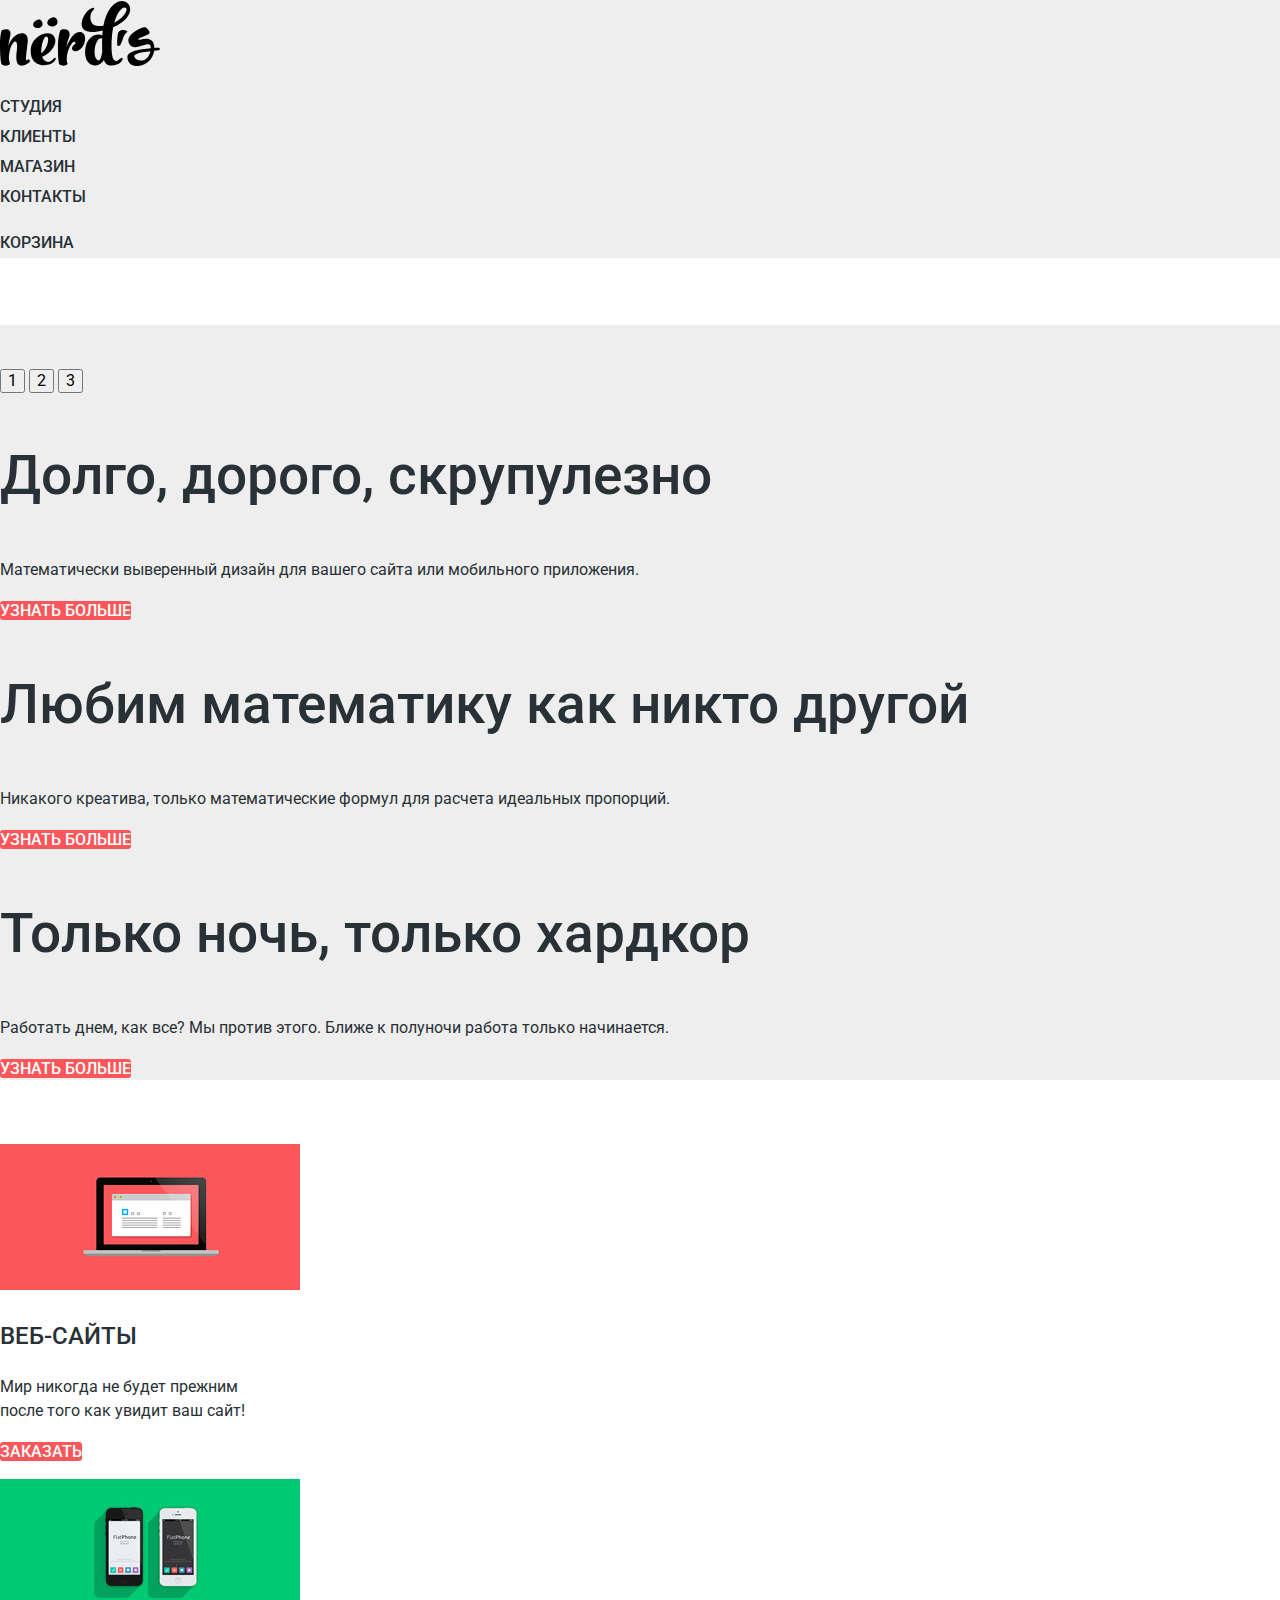
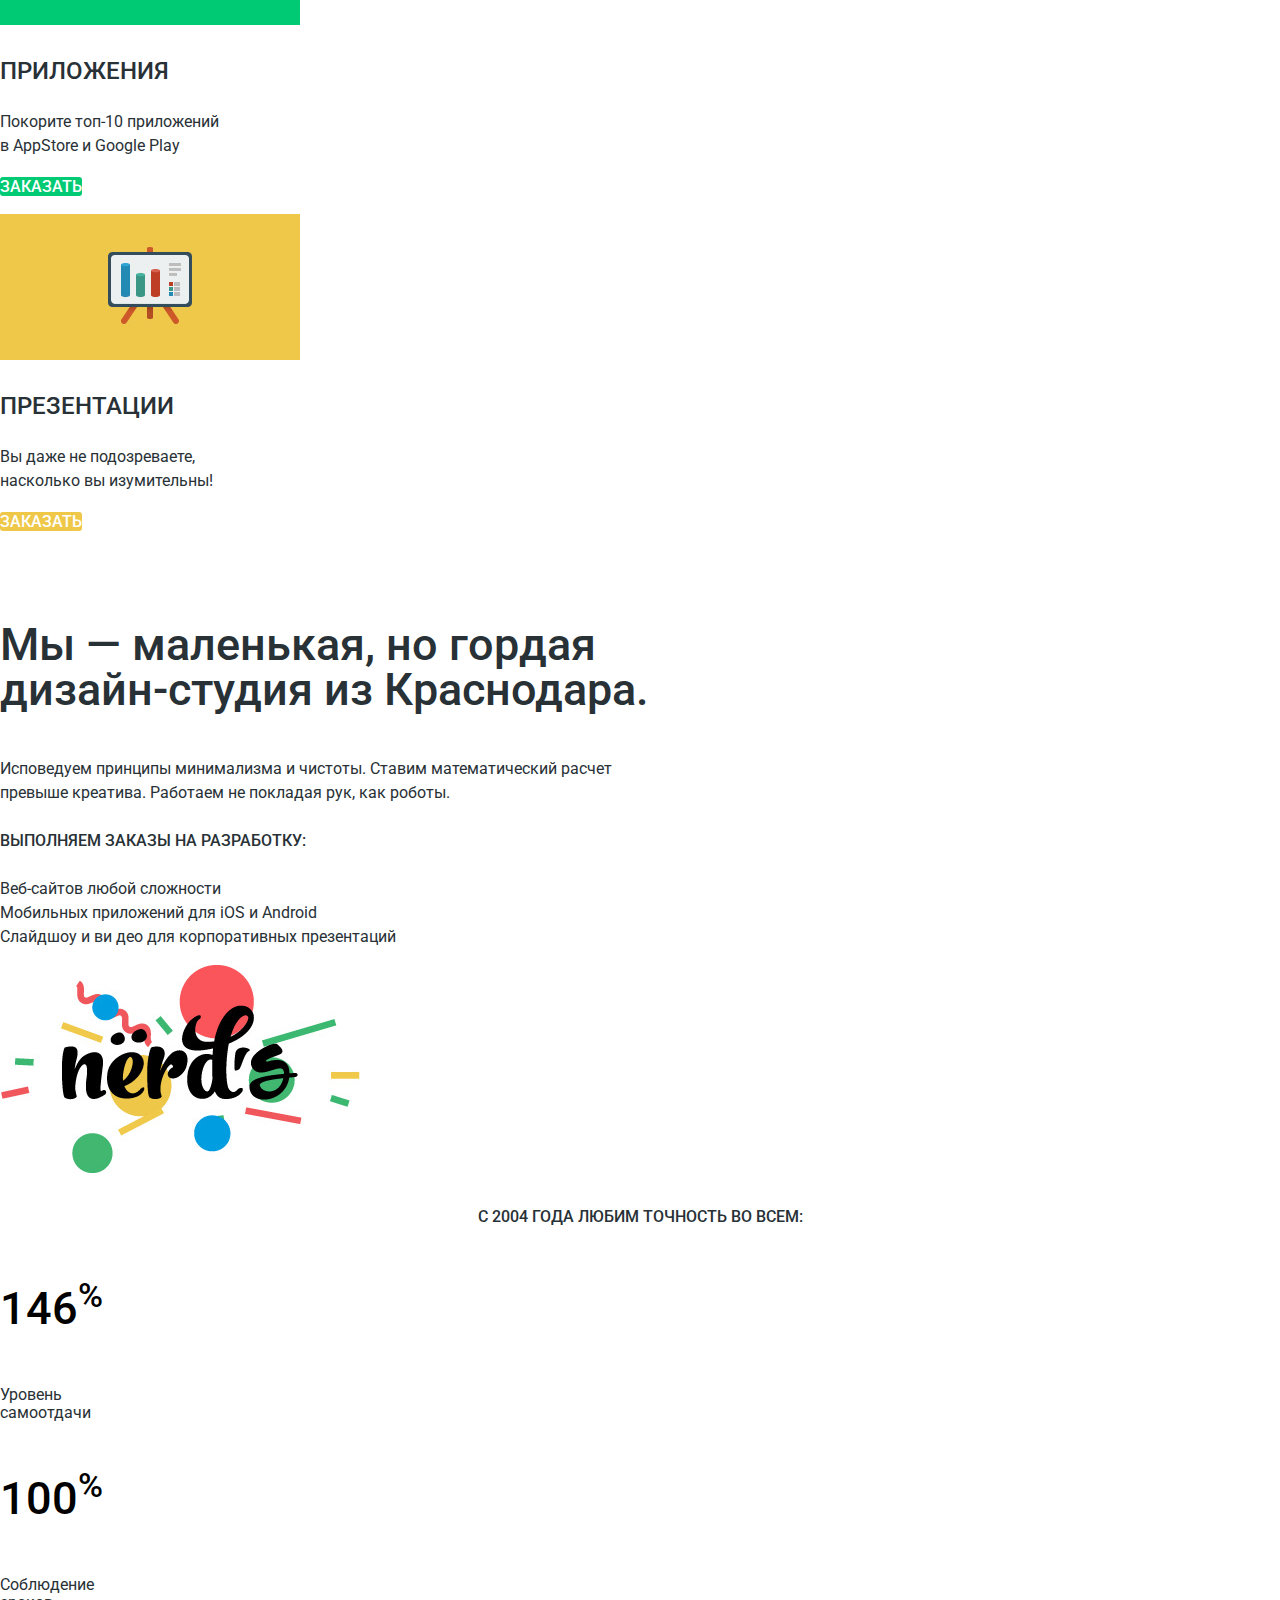
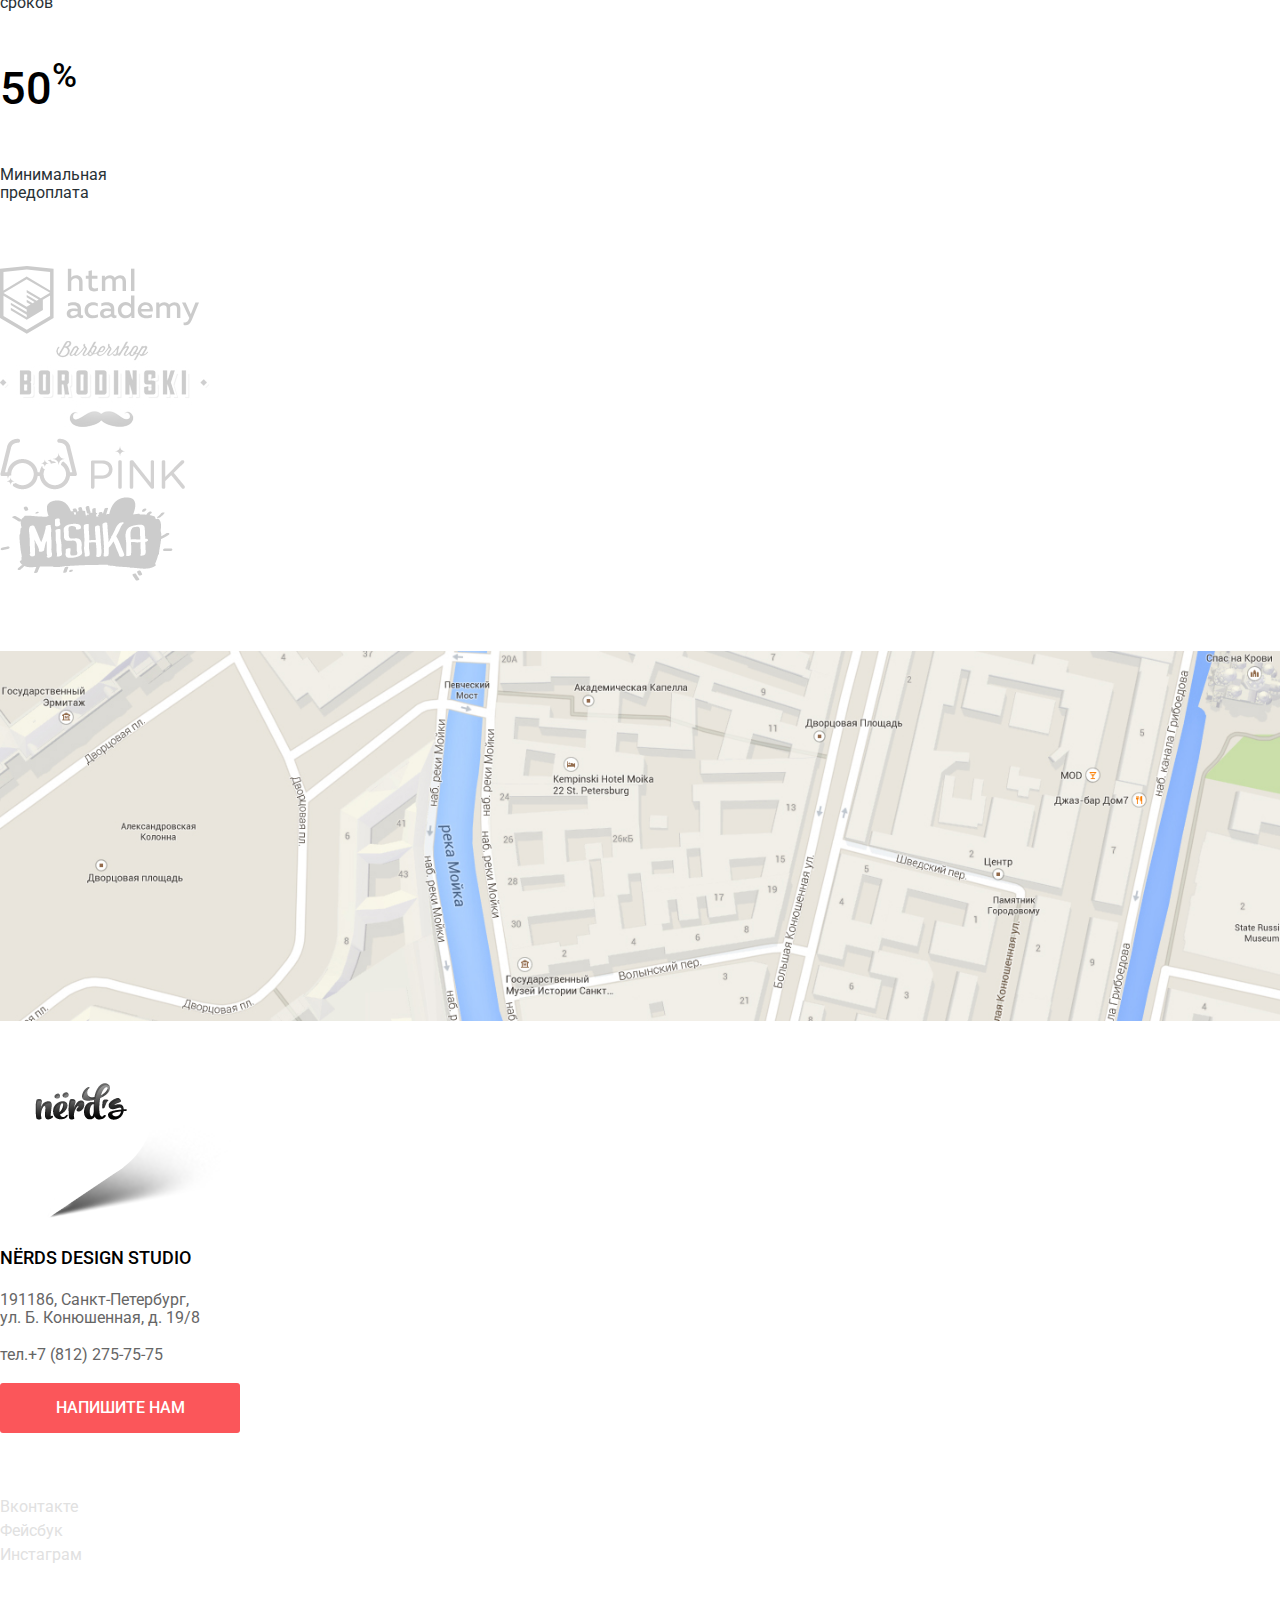
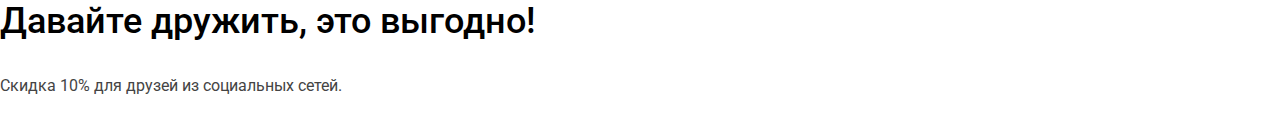
==== index.html @ 88f0698f "Стилизация главной страницы" ====
<!DOCTYPE html>
<html lang="ru">

<head>
  <meta charset="utf-8">
  <title>Учебный проект «Нёрдс»</title>
  <link rel="icon" href="favicon.ico">
  <link rel="icon" href="img/favicon/favicon.svg" type="image/svg+xml">
  <link rel="apple-touch-icon" href="img/favicon/apple.png">
  <link rel="manifest" href="manifest.webmanifest">

  <link href="https://fonts.googleapis.com/css2?family=Roboto:wght@400;500;700&display=swap" rel="stylesheet">

  <link href="css/normalize.css" rel="stylesheet">
  <link href="css/style.css" rel="stylesheet">
</head>

<body class="body-text">
  <!-- избегаем классов по тегам?? или убрать этот класс и делать по тегу body? -->

  <header class="main-header">
    <nav class="main-nav">
      <!-- зачем эти классы. они не излишни? -->
      <!--серая подложка class="main-header"??-->
      <a class="main-logo" href="index.html">
        <!-- в нашем случае нужно ли задавать класс постоянному везде логотипу? -->
        <img src="img/logo/logo-nerds.svg" width="160" height="65" alt="Логотип дизайн-студии «Нёрдс»">
      </a>
      <!-- класс ссылке или картинке?? по клику ихмениь краоинк на серую или цвет картинки в векторе в свг -->

      <ul class="nav-list">
        <li class="nav-item">
          <a href="blank.html">Студия</a>
        </li>
        <!-- нужен ли класс на пункты-ссылки? class="nav-href" -->
        <li class="nav-item">
          <a class="nav" href="blank.html">Клиенты</a>
        </li>
        <li class="nav-item">
          <a href="catalog.html">Магазин</a>
        </li>
        <li class="nav-item">
          <a href="blank.html">Контакты</a>
        </li>
      </ul>

      <a class="nav-item nav-basket" href="blank.html">Корзина</a>
    </nav>
  </header>

  <main class="container">

    <!--продолжение серой подложки-->

    <h1 class="invisible">Студия «Нёрдс»</h1>
    <!-- скрыть h1 _ А МОЖЕТ ЕГО ВООБЩЕ УБРАТЬ??-->

    <section class="advantage-slider">
      <h2 class="invisible">Наши преимущества</h2>
      <!--скрыть h2-->

      <div>
        <button class="switch-slider" type="button">1</button>
        <button class="switch-slider" type="button">2</button>
        <button class="switch-slider" type="button">3</button>
        <!-- либо завернуть кнопки в div и div-у назначить этот класс единожды?
        относить ли эти кнопки к общему общему классу кнопок?они вообще другие тут... -->

        <ul class="advantage-list">
          <li class="advantage-item">
            <h3 class="advantage-title">Долго, дорого, скрупулезно</h3>
            <!-- class="page-title" из catalog плюс выключка влево. какой класс тут целесообразнее? advantage-title - потомомк page-title-->
            <p>Математически выверенный дизайн для вашего сайта или мобильного
              приложения.</p>
            <!-- наверное не надо класс на текст, елси он как раз body-text тут -->
            <a class="button" href="blank.html">Узнать больше</a>
            <!-- декоративное изображение -->
          </li>
          <li class="advantage-item">
            <h3 class="advantage-title">Любим математику как никто другой</h3>
            <p>Никакого креатива, только математические формул для расчета идеальных
              пропорций.</p>
            <a class="button" href="blank.html">Узнать больше</a>
            <!-- декоративное изображение -->
          </li>
          <li class="advantage-item">
            <h3 class="advantage-title">Только ночь, только хардкор</h3>
            <p>Работать днем, как все? Мы против этого. Ближе к полуночи работа только
              начинается.</p>
            <a class="button" href="blank.html">Узнать больше</a>
            <!-- декоративное изображение -->
          </li>
        </ul>
      </div>

    </section>

    <section class="service">
      <h2 class="invisible">Наши услуги</h2>
      <!--скрыть h2-->
      <ul class="service-list">
        <li class="service-item">
          <img class="service-image" src="img/service-websites.png" width="300" height="146" alt="Веб-сайты">
          <h3 class="servise-title">Веб-сайты</h3>
          <p>Мир никогда не будет прежним<br>после того как увидит ваш сайт!</p>
          <p><a class="button service-button" href="blank.html">Заказать</a></p>
          <!-- кнопку можно и так:     <p><a class="nav-item service-websites-button" href="blank.html">Заказать</a></p>-->
        </li>
        <li>
          <img class="service-image" src="img/service-applications.jpg" width="300" height="146" alt="Приложения">
          <h3 class="servise-title">Приложения</h3>
          <p>Покорите топ-10 приложений<br>в AppStore и Google Play</p>
          <p><a class="button service-button service-app-button" href="blank.html">Заказать</a></p>
        </li>
        <li>
          <img class="service-image" src="img/service-presentations.png" width="300" height="146" alt="Презентации">
          <h3 class="servise-title">Презентации</h3>
          <p>Вы даже не подозреваете,<br>насколько вы изумительны!</p>
          <p><a class="button service-button service-pres-button" href="blank.html">Заказать</a></p>
        </li>
      </ul>
    </section>

    <!--серая линейка-разделитель будет в стилях-->

    <section class="about">
      <h2 class="invisible">О нас</h2>
      <!--скрыть h2-->
      <section>
        <h3 class="about-title">Мы — маленькая, но гордая<br>дизайн-студия из Краснодара.</h3>
        <p>Исповедуем принципы минимализма и чистоты. Ставим математический расчет<br>превыше креатива. Работаем не
          покладая рук, как роботы.</p>
        <section>
          <h4 class="about-list-title">Выполняем заказы на разработку:</h4>
          <ul class="about-list">
            <!-- красные палки в виде буллитов? ? -->
            <li>Веб-сайтов любой сложности</li>
            <li>Мобильных приложений для iOS и Android</li>
            <li>Слайдшоу и ви део для корпоративных презентаций</li>
            <!-- убрать класс about-item? это ведь body-text? отбивки между строками чем увеличивать -->
          </ul>
        </section>

        <section class="progress">
          <img class="about-logo-color" src="img/logo/logo-color-nerds.jpg" width="360" height="208"
            alt="Цветной логотип студии «Нёрдс»">
          <h4 class="about-list-title about-list-title-center">С 2004 года Любим точность во всем:</h4>
          <!-- не хочется делать еще один класс, можно сделать класс center или переменную с центральной выключкой и все?  и его можно исполоьзовать будет для центровки любого элемента... тут разница только в выключке... -->
          <ul class="progress-list">
            <li class="progress-item">
              <!-- эти классы нужны? зачем, для позицинирования блока-списка?-->
              <p class="progresss-dig">146<sup>%</sup></p>
              <p>Уровень<br>самоотдачи</p>
            </li>
            <li class="progress-item">
              <p class="progresss-dig">100<sup>%</sup></p>
              <p>Соблюдение<br>сроков</p>
            </li>
            <li class="progress-item">
              <p class="progresss-dig">50<sup>%</sup></p>
              <p>Минимальная<br>предоплата</p>
            </li>
          </ul>
        </section>
      </section>

      <!--серая линейка-разделитель будет в стилях-->

      <section class="partners">
        <h2 class="invisible">Наши партнеры</h2>
        <!--скрыть h2-->
        <ul class="partners-list">
          <li class="partners-item">
            <!-- нужны ли классы у ссылки или картинки, если уже есть класс на пункт списка, под которым только они и находятся? -->
            <a class="htmlacademн-logo" href="https://htmlacademy.ru/intensive/htmlcss">
              <img src="img/logo/logo-htmlacademy.svg" width="199" height="68" alt="Логотип HTML-Академии">
            </a>
          </li>
          <li class="partners-item">
            <a href="blank.html">
              <img src="img/logo/logo-barbershop.jpg" width="209" height="90" alt="Логотип барбершопа «Бородинский»">
            </a>
          </li>
          <li class="partners-item">
            <a href="blank.html">
              <img src="img/logo/logo-pink.png" width="185" height="52" alt="Логотип приложения «Pink App»">
            </a>
          </li>
          <li class="partners-list">
            <a href="blank.html">
              <img src="img/logo/logo-mishka.png" width="173" height="84"
                alt="Логотип интернет-магазина вязаных игрушек «Мишка»">
            </a>
          </li>
        </ul>
      </section>

    </section>
  </main>

  <!--серая линейка-разделитель + разделитель между логотипами - будет в стилях-->

  <footer class="main-footer">
    <h2 class="invisible">Контактная информация</h2>
    <!--скрыть h2-->

    <section class="location">
      <img class="map" src="img/map.jpg" width="1440" height="416" alt="На карте города">
      <img class="map=marker" src="img/map-marker.png" width="231" height="190" alt="местонахождение студии">
      <address class="contacts">
        <p class="contacts-title">NЁRDS DESIGN STUDIO</p>
        <!-- это about-list-header-center плюс другой цвет и интерлиньяж...-->
        <p class="contacts-text">191186, Санкт-Петербург,<br>ул. Б. Конюшенная, д. 19/8</p>
        <!-- это body-text, отличающийся только цветом... -->
        <p>тел.<a class="contacts-tel" href="tel:+78122757575">+7 (812) 275-75-75</a></p>
        <button class="button button-contacts" type="button">Напишите нам</button>
      </address>
    </section>

    <section class="social">
      <h3 class="invisible">Соцсети</h3>
      <!--скрыть h3-->
      <ul class="social-list">
        <li class="social-item">
          <a class="social-button" href="#">Вконтакте</a>
        </li>
        <li>
          <a class="social-button" href="#">Фейсбук</a>
        </li>
        <li>
          <a class="social-button" href="#">Инстаграм</a>
        </li>
      </ul>
    </section>
    <!-- декоративные иконки соцсетей вместо названий - как убрать названия?-->
    <p class="social-header">Давайте дружить, это выгодно!</p>
    <p class="social-text">Скидка 10% для друзей из социальных сетей.</p>
    </section>

  </footer>

</body>

</html>
---- css/style.css ----
/* @font-face { 
  font-family: "roboto";
  font-weight: 400;
  font-style: normal;
  src: local("Roboto"),
    url("../fonts/roboto.woff2") format("woff2"),
    url("../fonts/roboto.woff") format("woff");


  font-family: "Roboto";
  font-weight: 500;
  font-style: normal;
  src: local("roboto"),
    url("../fonts/robotomedium.woff") format("woff");

  font-family: "Roboto";
  font-weight: 500;
  font-style: normal;
  src: local("fonts/roboto"),
    url("../fonts/robotoboldm.woff2") format("woff2"),
    url("../fonts/robotbold.woff") format("woff");

}
*/

/* это подключение для тренировки и проверки правильности написания. в html шрифты подключены с google.fonts */

:root {
  --basic-dark: #000000;
  --basic-dark-10: rgba(0, 0, 0, 0.1);
  --basic-dark-20: rgba(0, 0, 0, 0.2);
  --basic-light: #FFFFFF;
  --basic-light-30: rgba(255, 255, 255, 0.3);

  /* grey colors */

  --basic-grey: #EEEEEE;

  --header-grey: #A6A6A6;

  --text: #283136;

  --text-footer: #444444;

  --button-form-hover: #DFDFDF;
  --button-form-click: #D5D5D5;

  --switcher-active: #C1C1C1;

  --pagin-stroke: #DBDBDB;

  --shadow-click: rgba(0, 0, 0, 0.1);

  --social: #E1E1E1;

  --field: #D7DCDE;
  --field-hover: #B4B9BB;

  --checkbox: #4D4D4D;

  --card-text: #666666;

  --sorter-arrow: #231F20;

  --toddler-dot: #ABABAB;
  --toddler-line-back: #D7DCDF;

  /* other colors */

  --toddler-line-front: #00CA74;

  --accent: #FB565A;
  --accent-hover: #E74246;
  --accent-click: #D7373B;
  --button-social: #E1E1E1;

  --accent2: #00CA74;
  --accent2-hover: #00BC6C;
  --accent2-click: #00AA62;

  --accent3: #EFC849;
  --accent3-hover: #EAB534;
  --accent3-click: #E5A722;

}

/* свойство прозрачности бы к цветам приделывать, чтобы не плодить кучу цветов из-за нее. не пойму, как реализовать
opacity: 0.6;
opacity: 0.3;
opacity: 0.4;
opacity: 0.1;
opacity: 0.12; 
opacity: 0, 0, 0, 0.0001;
 */


a {
  text-decoration: none;
}

img {
  max-width: 100%;
  height: auto;
}

ul {
  list-style: none;
  padding: 0;
}

.body-text {
  min-width: 960px;
  margin: 0;
  padding: 0;

  font-family: "Roboto", "Arial", sans-serif;
  font-size: 16px;
  line-height: 24px;
  font-weight: 400;
  color: var(--text);
}

.main-header {
  background-color: var(--basic-grey);
}

.main-logo {
  color: var(--basic-dark);
}

.main-logo:focus {
  color: var(--logo-click);
}

.main-nav a {
  font-size: 16px;
  line-height: 30px;
  font-weight: 500;
  text-transform: uppercase;
  color: var(--text);
}

.main-nav a:hover {
  color: var(--accent);
}

.main-nav a:focus {
  color: var(--basic-dark);
  opacity: 0.3;
}

/* .main-nav a:active {

  как приделать линию внизу,
  позиционировть точно:
    color: var(--accent);
}
 */


/* .nav-list { 

}

.nav-item {
  
}

/* нужны ли эти классы? 

.nav-basket {
  /* навесить иконку 
}*/

.invisible {
  visibility: hidden;
}

/* .container {} */

/* как центровать? */

/* убрать визуал кнопки, навесить кружки - как?
.switch-slider {
    ???? width: 18px;
     height: 18px;
     background: --basic-light;
}
.switch-slider:active {
     width: 8px;
     height: 8px;
     border: 2px solid var(--switcher-active);
/* как наложить это сверху, а не заменить? +классы? 
} */


.advantage-slider {
  background-color: var(--basic-grey);
}

.advantage-title {
  font-weight: 500;
  font-size: 55px;
  line-height: 55px;
  var (--basic-dark);
}


.button {
  font-weight: 500;
  font-size: 16px;
  line-height: 18px;
  text-transform: uppercase;
  text-align: center;
  vertical-align: middle;
  color: var(--basic-light);
  background-color: var(--accent);
  width: 240px;
  height: 50px;
  border: none;
  border-radius: 3px;

/*кнопка после нажатия залипает на состоянии фокуса. приходит в себя только по клику на пустое место. как сделать по умолчанию?  */
  /* плашка 240x50 под текст - почему не работает размер?
   */
}

.button:hover {
  background-color: var(--accent-hover);
}

.button:focus {
  color: var(--basic-light-30);
  /* можно ли как-то сделать цвет --basic-light: #FFFFFF; с присвоением opacity 0.3??*/
  background-color: var(--accent-click);
  box-shadow: inset 0px 3px 0px var(--shadow-click);
  /* аналогично и тут, процент к черному, чтоб не плодить кучу цветов с прозрачностями
      }*/
}

/* .button-contacts { 
     width: 219px;
     height: 50px;
}

.button-contacts:hover {
     
}

.button-contacts:focus {

     изменяется только ширина кнопки (не получается только). тогда ховер и фокус не нужны? они как в button будут?
      
}*/

.service-button {
  background-color: var(--accent);
  /*  width: 160px;
    height: 50px; как изменить размер??? может с помощью полей по ширине текста?*/

}

.service-app-button {
  background-color: var(--accent2);
}

.service-pres-button {
  background-color: var(--accent3);
}

/* каскад еле распутала - проследить логику каскада еще раз! */


.service-app-button:hover {
  background-color: var(--accent2-hover);
}

.service-pres-button:hover {
  background-color: var(--accent3-hover);
}

.service-app-button:focus {
  background-color: var(--accent2-click);
}

.service-pres-button:focus {
  background-color: var(--accent3-click);
}

.servise-title {
  font-weight: 500;
  font-size: 24px;
  line-height: 30px;
  text-transform: uppercase;
  var(--basic-dark);
}

/* .service {}

  .service-list {}

  .service-item {}

  .service-image {}


 .about {

 } */

.about-title {
  font-weight: 500;
  font-size: 45px;
  line-height: 45px;
  var(--basic-dark);
}


.about-list-title {
  font-size: 16px;
  line-height: 30px;
  font-weight: 500;
  text-transform: uppercase;
  color: var(--text);
}

/* =main-nav */

/* .about-list { 
cделать буллитом линию плюс пробел - как учесть расстояния внутри бокса до текста в ФИгме?? бокс же не в притык к тексту!!!
  width: 25px;
height: 2px;
цвет линии: var(--accent); 
}
*/


/* .about-logo-color {} */

.about-list-title-center {
  text-align: center;
}


/* .progress {} 

.progress-list {

}*/

.progress-item {
  line-height: 18px;
}

.progresss-dig {
  font-size: 45px;
  line-height: 64px;
  font-weight: 500;
  color: var(--basic-dark);
}


/* .partners {

  }
  
  .partners-list {

}

.partners-item {
    }
 */

.htmlacademy-logo {
  color: var(--basic-dark-20);
}

.htmlacademy-logo:hover {
  color: var(--basic-dark);
}

.htmlacademy-logo:focus {
  color: var(--basic-dark-10);
}

/* почему не срабатывает смена цвета? в лого сайта срабатывало */

/* 
 .partners-item a{

}
только один лого векторый, другим надо иначе делать hover и focus - другие классы? */


/* .main-footer {}

.location {}

.map {}

.map-marker {}
 */

.contacts {
     color: var(--card-text);
     background-color: var(--basic-light);
     font-style: normal;
}

.contacts-title {
  font-size: 18px;
  line-height: 30px;
  font-weight: 500;
  text-transform: uppercase;
  color: var(--basic-dark);
}

.contacts-text {
    line-height: 18px;
 }

.contacts-tel {
     color: inherit;
}

.social-list a{
     color: var(--social);  
}

/* .social-item{/
     
}

.social-button {

} */

/* как убрать названия и повесить иконки */

.social-header {
     font-size: 36px;
     line-height: 36px;
     font-weight: 500;
     color: var(--basic-dark);
}

.social-text {
     line-height: 22px;
  color: var(--text-footer);
}
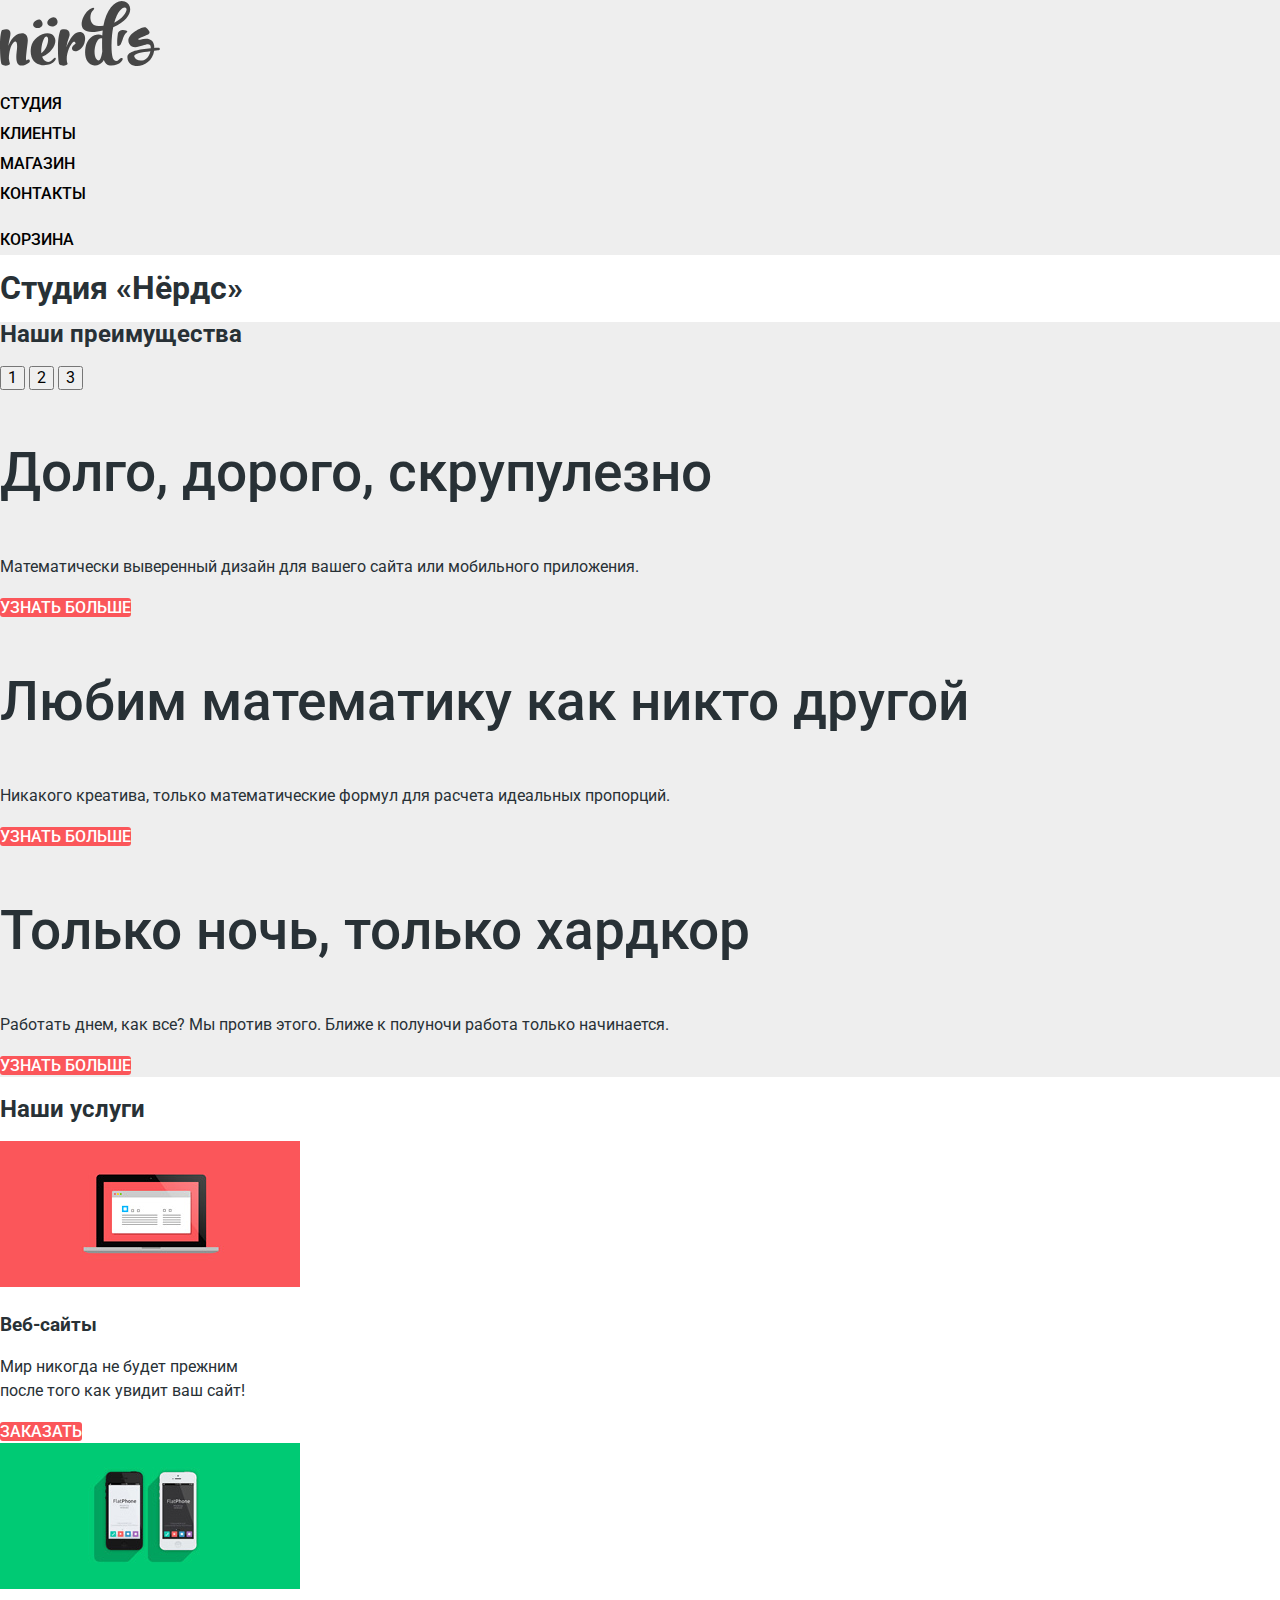
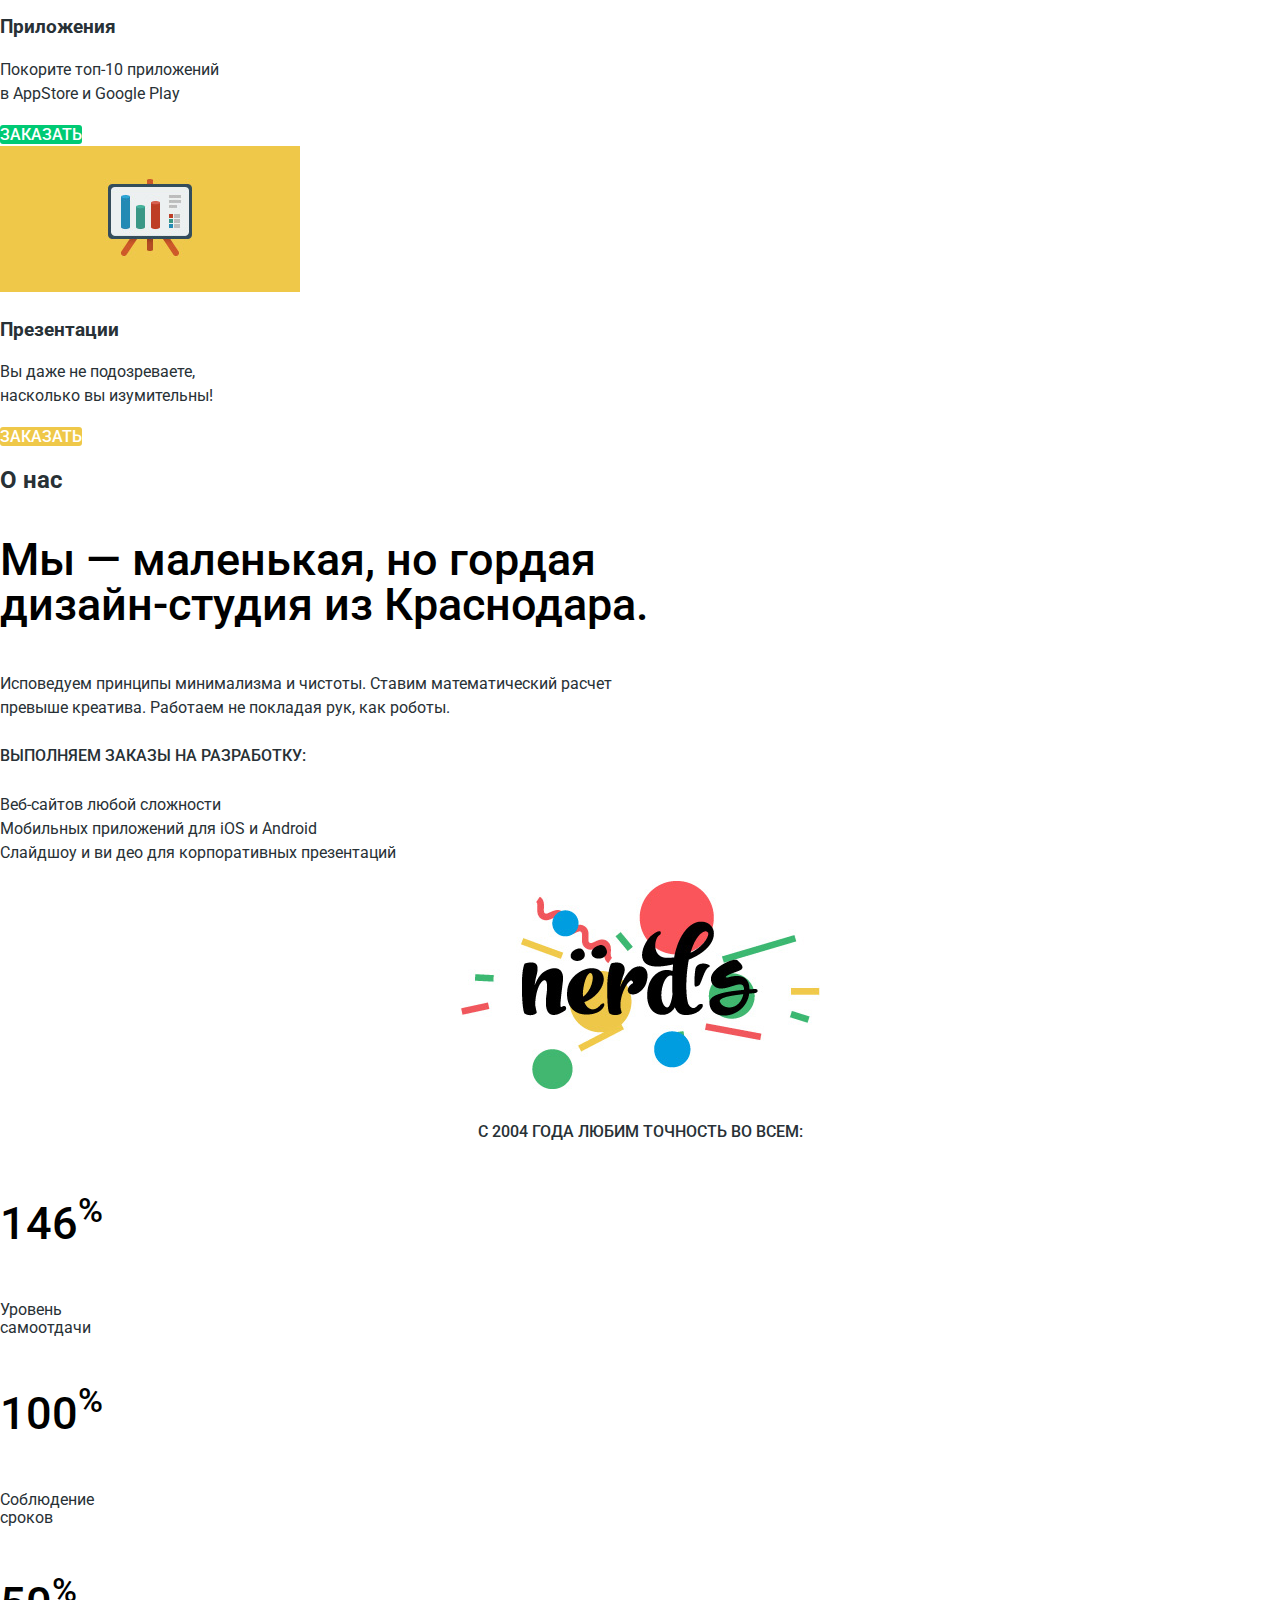
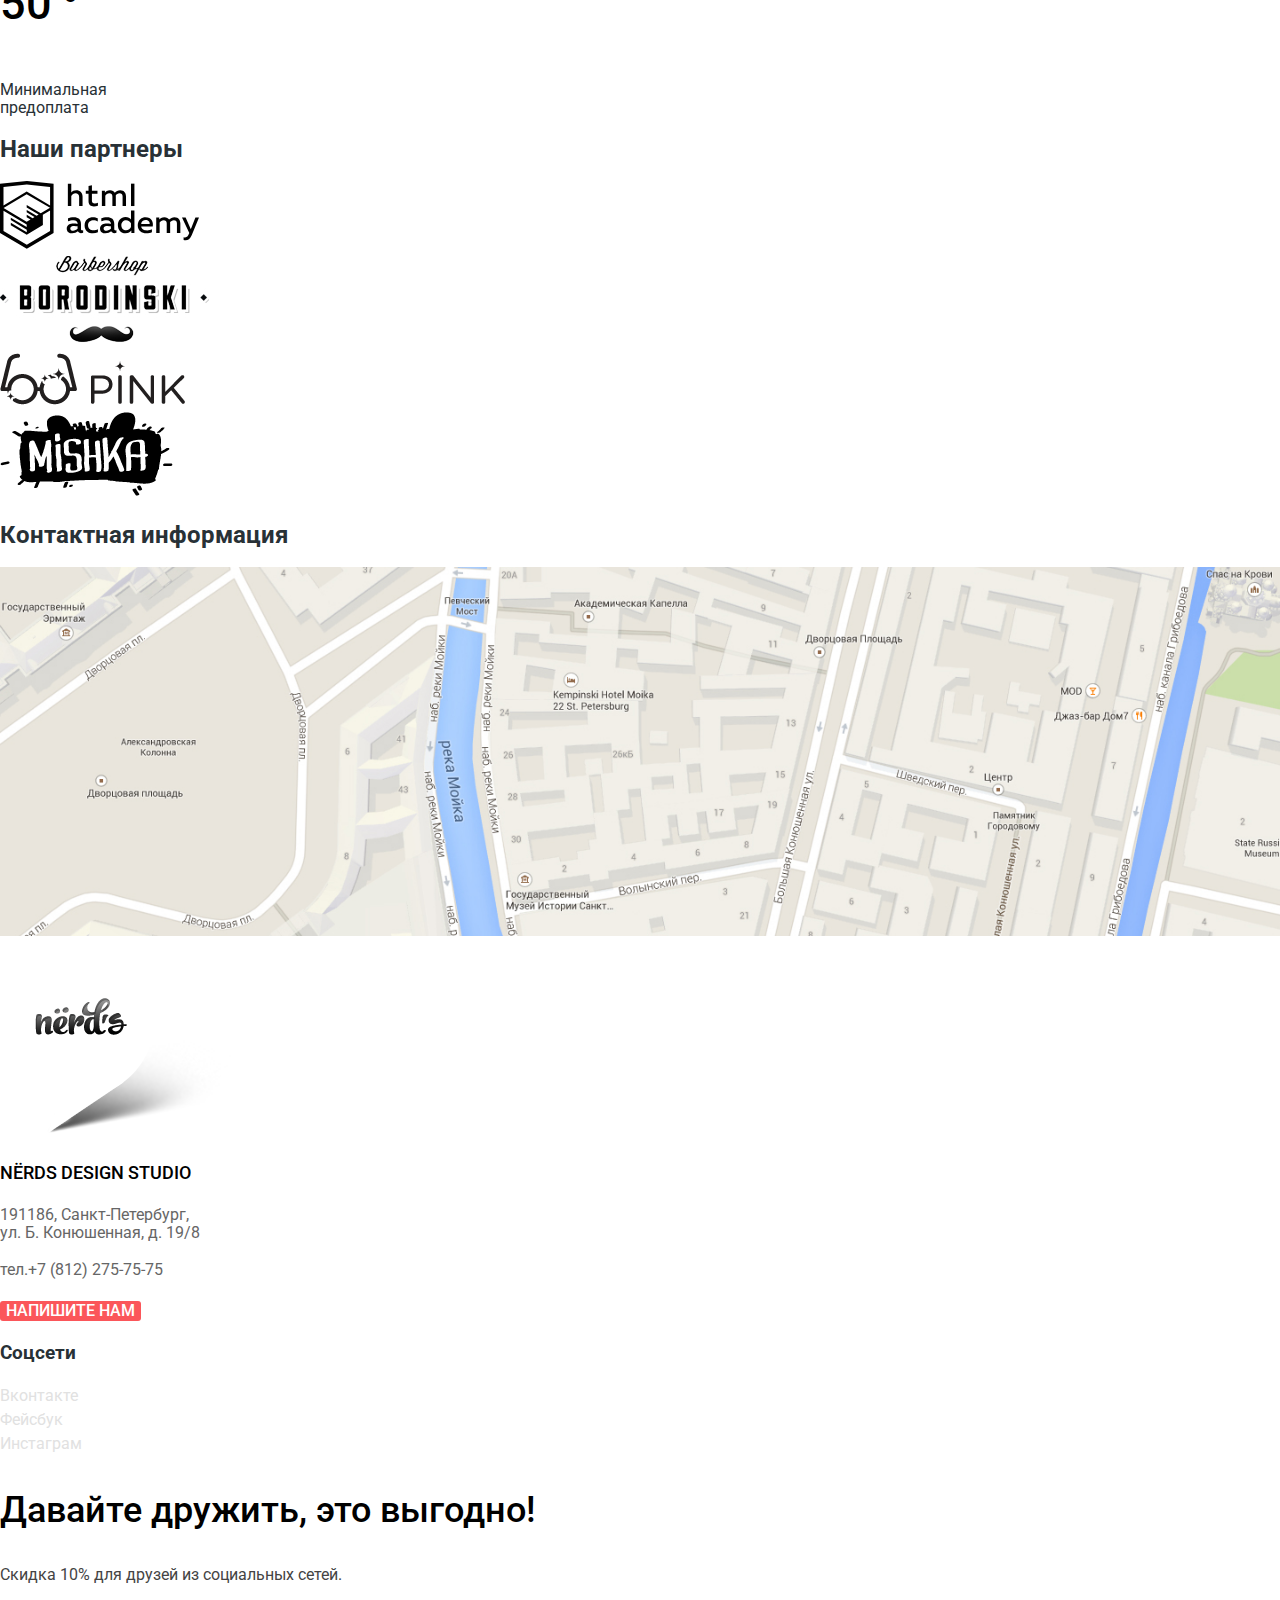
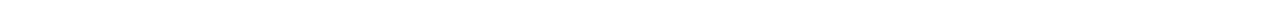
==== commit d5920522: "внесение правки в стилизацию главной страницы" ====
--- a/index.html
+++ b/index.html
@@ -1,5 +1,5 @@
 <!DOCTYPE html>
-<html lang="ru">
+<html class="page" lang="ru">
 
 <head>
   <meta charset="utf-8">
@@ -15,24 +15,17 @@
   <link href="css/style.css" rel="stylesheet">
 </head>
 
-<body class="body-text">
-  <!-- избегаем классов по тегам?? или убрать этот класс и делать по тегу body? -->
+<body class="page-body">
 
   <header class="main-header">
+    <a class="main-logo" href="index.html">
+      <img src="img/logo/logo-nerds.svg" width="160" height="65" alt="Логотип дизайн-студии «Нёрдс»">
+    </a>
     <nav class="main-nav">
-      <!-- зачем эти классы. они не излишни? -->
-      <!--серая подложка class="main-header"??-->
-      <a class="main-logo" href="index.html">
-        <!-- в нашем случае нужно ли задавать класс постоянному везде логотипу? -->
-        <img src="img/logo/logo-nerds.svg" width="160" height="65" alt="Логотип дизайн-студии «Нёрдс»">
-      </a>
-      <!-- класс ссылке или картинке?? по клику ихмениь краоинк на серую или цвет картинки в векторе в свг -->
-
       <ul class="nav-list">
         <li class="nav-item">
           <a href="blank.html">Студия</a>
         </li>
-        <!-- нужен ли класс на пункты-ссылки? class="nav-href" -->
         <li class="nav-item">
           <a class="nav" href="blank.html">Клиенты</a>
         </li>
@@ -44,47 +37,41 @@
         </li>
       </ul>
 
-      <a class="nav-item nav-basket" href="blank.html">Корзина</a>
+      <a class="nav-basket" href="blank.html">Корзина</a>
     </nav>
   </header>
 
   <main class="container">
 
-    <!--продолжение серой подложки-->
-
-    <h1 class="invisible">Студия «Нёрдс»</h1>
-    <!-- скрыть h1 _ А МОЖЕТ ЕГО ВООБЩЕ УБРАТЬ??-->
+    <h1 class="visually-hidden">Студия «Нёрдс»</h1>
 
     <section class="advantage-slider">
-      <h2 class="invisible">Наши преимущества</h2>
-      <!--скрыть h2-->
-
-      <div>
-        <button class="switch-slider" type="button">1</button>
-        <button class="switch-slider" type="button">2</button>
-        <button class="switch-slider" type="button">3</button>
-        <!-- либо завернуть кнопки в div и div-у назначить этот класс единожды?
-        относить ли эти кнопки к общему общему классу кнопок?они вообще другие тут... -->
+      <h2 class="visually-hidden">Наши преимущества</h2>
+
+      <div class="slider">
+        <div class="slider-stitcher">
+          <button type="button">1</button>
+          <button type="button">2</button>
+          <button type="button">3</button>
+        </div>
 
         <ul class="advantage-list">
           <li class="advantage-item">
-            <h3 class="advantage-title">Долго, дорого, скрупулезно</h3>
-            <!-- class="page-title" из catalog плюс выключка влево. какой класс тут целесообразнее? advantage-title - потомомк page-title-->
+            <h3>Долго, дорого, скрупулезно</h3>
             <p>Математически выверенный дизайн для вашего сайта или мобильного
               приложения.</p>
-            <!-- наверное не надо класс на текст, елси он как раз body-text тут -->
             <a class="button" href="blank.html">Узнать больше</a>
             <!-- декоративное изображение -->
           </li>
           <li class="advantage-item">
-            <h3 class="advantage-title">Любим математику как никто другой</h3>
+            <h3>Любим математику как никто другой</h3>
             <p>Никакого креатива, только математические формул для расчета идеальных
               пропорций.</p>
             <a class="button" href="blank.html">Узнать больше</a>
             <!-- декоративное изображение -->
           </li>
           <li class="advantage-item">
-            <h3 class="advantage-title">Только ночь, только хардкор</h3>
+            <h3>Только ночь, только хардкор</h3>
             <p>Работать днем, как все? Мы против этого. Ближе к полуночи работа только
               начинается.</p>
             <a class="button" href="blank.html">Узнать больше</a>
@@ -96,143 +83,131 @@
     </section>
 
     <section class="service">
-      <h2 class="invisible">Наши услуги</h2>
-      <!--скрыть h2-->
+      <h2 class="visually-hidden">Наши услуги</h2>
       <ul class="service-list">
         <li class="service-item">
-          <img class="service-image" src="img/service-websites.png" width="300" height="146" alt="Веб-сайты">
-          <h3 class="servise-title">Веб-сайты</h3>
+          <img src="img/service-websites.png" width="300" height="146" alt="Веб-сайты">
+          <h3>Веб-сайты</h3>
           <p>Мир никогда не будет прежним<br>после того как увидит ваш сайт!</p>
-          <p><a class="button service-button" href="blank.html">Заказать</a></p>
-          <!-- кнопку можно и так:     <p><a class="nav-item service-websites-button" href="blank.html">Заказать</a></p>-->
-        </li>
-        <li>
-          <img class="service-image" src="img/service-applications.jpg" width="300" height="146" alt="Приложения">
-          <h3 class="servise-title">Приложения</h3>
+          <a class="button" href="blank.html">Заказать</a>
+        </li>
+        <li class="service-item">
+          <img src="img/service-applications.jpg" width="300" height="146" alt="Приложения">
+          <h3>Приложения</h3>
           <p>Покорите топ-10 приложений<br>в AppStore и Google Play</p>
-          <p><a class="button service-button service-app-button" href="blank.html">Заказать</a></p>
-        </li>
-        <li>
-          <img class="service-image" src="img/service-presentations.png" width="300" height="146" alt="Презентации">
-          <h3 class="servise-title">Презентации</h3>
+          <a class="button service-app-button" href="blank.html">Заказать</a>
+        </li>
+        <li class="service-item">
+          <img src="img/service-presentations.png" width="300" height="146" alt="Презентации">
+          <h3>Презентации</h3>
           <p>Вы даже не подозреваете,<br>насколько вы изумительны!</p>
-          <p><a class="button service-button service-pres-button" href="blank.html">Заказать</a></p>
-        </li>
-      </ul>
-    </section>
-
-    <!--серая линейка-разделитель будет в стилях-->
+          <a class="button service-pres-button" href="blank.html">Заказать</a>
+        </li>
+      </ul>
+    </section>
+
+    <!--серая линейка-разделитель -->
 
     <section class="about">
-      <h2 class="invisible">О нас</h2>
-      <!--скрыть h2-->
-      <section>
-        <h3 class="about-title">Мы — маленькая, но гордая<br>дизайн-студия из Краснодара.</h3>
+      <h2 class="visually-hidden">О нас</h2>
+      <section class="about-us">
+        <h3>Мы — маленькая, но гордая<br>дизайн-студия из Краснодара.</h3>
         <p>Исповедуем принципы минимализма и чистоты. Ставим математический расчет<br>превыше креатива. Работаем не
           покладая рук, как роботы.</p>
-        <section>
-          <h4 class="about-list-title">Выполняем заказы на разработку:</h4>
-          <ul class="about-list">
-            <!-- красные палки в виде буллитов? ? -->
-            <li>Веб-сайтов любой сложности</li>
-            <li>Мобильных приложений для iOS и Android</li>
-            <li>Слайдшоу и ви део для корпоративных презентаций</li>
-            <!-- убрать класс about-item? это ведь body-text? отбивки между строками чем увеличивать -->
-          </ul>
-        </section>
-
-        <section class="progress">
-          <img class="about-logo-color" src="img/logo/logo-color-nerds.jpg" width="360" height="208"
-            alt="Цветной логотип студии «Нёрдс»">
-          <h4 class="about-list-title about-list-title-center">С 2004 года Любим точность во всем:</h4>
-          <!-- не хочется делать еще один класс, можно сделать класс center или переменную с центральной выключкой и все?  и его можно исполоьзовать будет для центровки любого элемента... тут разница только в выключке... -->
-          <ul class="progress-list">
-            <li class="progress-item">
-              <!-- эти классы нужны? зачем, для позицинирования блока-списка?-->
-              <p class="progresss-dig">146<sup>%</sup></p>
-              <p>Уровень<br>самоотдачи</p>
-            </li>
-            <li class="progress-item">
-              <p class="progresss-dig">100<sup>%</sup></p>
-              <p>Соблюдение<br>сроков</p>
-            </li>
-            <li class="progress-item">
-              <p class="progresss-dig">50<sup>%</sup></p>
-              <p>Минимальная<br>предоплата</p>
-            </li>
-          </ul>
-        </section>
-      </section>
-
-      <!--серая линейка-разделитель будет в стилях-->
-
-      <section class="partners">
-        <h2 class="invisible">Наши партнеры</h2>
-        <!--скрыть h2-->
-        <ul class="partners-list">
-          <li class="partners-item">
-            <!-- нужны ли классы у ссылки или картинки, если уже есть класс на пункт списка, под которым только они и находятся? -->
-            <a class="htmlacademн-logo" href="https://htmlacademy.ru/intensive/htmlcss">
-              <img src="img/logo/logo-htmlacademy.svg" width="199" height="68" alt="Логотип HTML-Академии">
-            </a>
-          </li>
-          <li class="partners-item">
-            <a href="blank.html">
-              <img src="img/logo/logo-barbershop.jpg" width="209" height="90" alt="Логотип барбершопа «Бородинский»">
-            </a>
-          </li>
-          <li class="partners-item">
-            <a href="blank.html">
-              <img src="img/logo/logo-pink.png" width="185" height="52" alt="Логотип приложения «Pink App»">
-            </a>
-          </li>
-          <li class="partners-list">
-            <a href="blank.html">
-              <img src="img/logo/logo-mishka.png" width="173" height="84"
-                alt="Логотип интернет-магазина вязаных игрушек «Мишка»">
-            </a>
-          </li>
+        <h4>Выполняем заказы на разработку:</h4>
+        <ul class="about-us-list">
+          <!-- красные палки в виде буллитов будут -->
+          <li>Веб-сайтов любой сложности</li>
+          <li>Мобильных приложений для iOS и Android</li>
+          <li>Слайдшоу и ви део для корпоративных презентаций</li>
         </ul>
       </section>
 
+      <section class="about-progress">
+        <img class="about-logo-color" src="img/logo/logo-color-nerds.jpg" width="360" height="208"
+          alt="Цветной логотип студии «Нёрдс»">
+        <h4>С 2004 года Любим точность во всем:</h4>
+        <ul class="about-progress-list">
+          <!-- в сетках тоже отцентруем -->
+          <li class="about-progress-item">
+            <p class="about-progresss-dig">146<sup>%</sup></p>
+            <p>Уровень<br>самоотдачи</p>
+          </li>
+          <li class="about-progress-item">
+            <p class="about-progresss-dig">100<sup>%</sup></p>
+            <p>Соблюдение<br>сроков</p>
+          </li>
+          <li class="about-progress-item">
+            <p class="about-progresss-dig">50<sup>%</sup></p>
+            <p>Минимальная<br>предоплата</p>
+          </li>
+        </ul>
+      </section>
+    </section>
+
+    <!--серая линейка-разделитель -->
+
+    <section class="partners">
+      <h2 class="visually-hidden">Наши партнеры</h2>
+      <ul class="partners-list">
+        <li class="partners-item">
+          <a href="https://htmlacademy.ru/intensive/htmlcss">
+            <img src="img/logo/logo-htmlacademy.svg" width="199" height="68" alt="Логотип HTML-Академии">
+          </a>
+        </li>
+        <li class="partners-item">
+          <a href="blank.html">
+            <img src="img/logo/logo-barbershop.jpg" width="209" height="90" alt="Логотип барбершопа «Бородинский»">
+          </a>
+        </li>
+        <li class="partners-item">
+          <a href="blank.html">
+            <img src="img/logo/logo-pink.png" width="185" height="52" alt="Логотип приложения «Pink App»">
+          </a>
+        </li>
+        <li class="partners-item">
+          <a href="blank.html">
+            <img src="img/logo/logo-mishka.png" width="173" height="84"
+              alt="Логотип интернет-магазина вязаных игрушек «Мишка»">
+          </a>
+        </li>
+      </ul>
+    </section>
+
     </section>
   </main>
 
-  <!--серая линейка-разделитель + разделитель между логотипами - будет в стилях-->
+  <!--серая линейка-разделитель + разделитель между логотипами -->
 
   <footer class="main-footer">
-    <h2 class="invisible">Контактная информация</h2>
-    <!--скрыть h2-->
+    <h2 class="visually-hidden">Контактная информация</h2>
 
     <section class="location">
       <img class="map" src="img/map.jpg" width="1440" height="416" alt="На карте города">
       <img class="map=marker" src="img/map-marker.png" width="231" height="190" alt="местонахождение студии">
       <address class="contacts">
         <p class="contacts-title">NЁRDS DESIGN STUDIO</p>
-        <!-- это about-list-header-center плюс другой цвет и интерлиньяж...-->
         <p class="contacts-text">191186, Санкт-Петербург,<br>ул. Б. Конюшенная, д. 19/8</p>
-        <!-- это body-text, отличающийся только цветом... -->
         <p>тел.<a class="contacts-tel" href="tel:+78122757575">+7 (812) 275-75-75</a></p>
         <button class="button button-contacts" type="button">Напишите нам</button>
       </address>
     </section>
 
     <section class="social">
-      <h3 class="invisible">Соцсети</h3>
-      <!--скрыть h3-->
+      <h3 class="visually-hidden">Соцсети</h3>
       <ul class="social-list">
         <li class="social-item">
-          <a class="social-button" href="#">Вконтакте</a>
-        </li>
-        <li>
-          <a class="social-button" href="#">Фейсбук</a>
-        </li>
-        <li>
-          <a class="social-button" href="#">Инстаграм</a>
-        </li>
-      </ul>
-    </section>
-    <!-- декоративные иконки соцсетей вместо названий - как убрать названия?-->
+          <a href="#">Вконтакте</a>
+        </li>
+        <li class="social-item">
+          <a href="#">Фейсбук</a>
+        </li>
+        <li class="social-item">
+          <a href="#">Инстаграм</a>
+        </li>
+      </ul>
+    </section>
+    <!-- декоративные иконки соцсетей вместо названий-->
     <p class="social-header">Давайте дружить, это выгодно!</p>
     <p class="social-text">Скидка 10% для друзей из социальных сетей.</p>
     </section>
--- a/css/style.css
+++ b/css/style.css
@@ -1,29 +1,31 @@
 /* @font-face { 
-  font-family: "roboto";
+  font-family: "Roboto";
   font-weight: 400;
   font-style: normal;
   src: local("Roboto"),
     url("../fonts/roboto.woff2") format("woff2"),
     url("../fonts/roboto.woff") format("woff");
-
-
+}
+
+@font-face { 
   font-family: "Roboto";
   font-weight: 500;
   font-style: normal;
-  src: local("roboto"),
+  src: local("Roboto"),
+    url("../fonts/robotomedium.woff2") format("woff2");
     url("../fonts/robotomedium.woff") format("woff");
-
+}
+
+@font-face { 
   font-family: "Roboto";
-  font-weight: 500;
+  font-weight: 700;
   font-style: normal;
-  src: local("fonts/roboto"),
-    url("../fonts/robotoboldm.woff2") format("woff2"),
+  src: local("Roboto"),
+    url("../fonts/robotobold.woff2") format("woff2"),
     url("../fonts/robotbold.woff") format("woff");
 
 }
 */
-
-/* это подключение для тренировки и проверки правильности написания. в html шрифты подключены с google.fonts */
 
 :root {
   --basic-dark: #000000;
@@ -49,8 +51,6 @@
 
   --pagin-stroke: #DBDBDB;
 
-  --shadow-click: rgba(0, 0, 0, 0.1);
-
   --social: #E1E1E1;
 
   --field: #D7DCDE;
@@ -84,31 +84,14 @@
 
 }
 
-/* свойство прозрачности бы к цветам приделывать, чтобы не плодить кучу цветов из-за нее. не пойму, как реализовать
-opacity: 0.6;
-opacity: 0.3;
-opacity: 0.4;
-opacity: 0.1;
-opacity: 0.12; 
-opacity: 0, 0, 0, 0.0001;
- */
-
-
-a {
-  text-decoration: none;
-}
-
 img {
   max-width: 100%;
   height: auto;
 }
 
-ul {
-  list-style: none;
-  padding: 0;
-}
-
-.body-text {
+/* это нарушение доп критерия. */
+
+.page-body {
   min-width: 960px;
   margin: 0;
   padding: 0;
@@ -124,89 +107,92 @@
   background-color: var(--basic-grey);
 }
 
-.main-logo {
-  color: var(--basic-dark);
-}
-
+.main-logo:hover,
 .main-logo:focus {
-  color: var(--logo-click);
+  opacity: 0.7;
+}
+
+.main-logo:active {
+     opacity: 0.3;
 }
 
 .main-nav a {
+  text-decoration: none;
   font-size: 16px;
   line-height: 30px;
   font-weight: 500;
   text-transform: uppercase;
-  color: var(--text);
-}
-
-.main-nav a:hover {
+  color: var(--basic-dark);
+}
+
+.main-nav a:hover,
+.main-nav a:focus {
   color: var(--accent);
 }
 
-.main-nav a:focus {
+.main-nav a:active {
   color: var(--basic-dark);
   opacity: 0.3;
 }
 
-/* .main-nav a:active {
-
-  как приделать линию внизу,
-  позиционировть точно:
-    color: var(--accent);
-}
- */
-
-
-/* .nav-list { 
-
-}
-
-.nav-item {
-  
-}
-
-/* нужны ли эти классы? 
-
-.nav-basket {
-  /* навесить иконку 
+/* .main-nav-active {
+  линия внизу
+  color: var(--accent);
 }*/
 
-.invisible {
-  visibility: hidden;
-}
-
-/* .container {} */
-
-/* как центровать? */
-
-/* убрать визуал кнопки, навесить кружки - как?
-.switch-slider {
-    ???? width: 18px;
+.nav-list {
+  list-style: none;
+  padding: 0;
+}
+
+/* .nav-basket { 
+ навесить иконку 
+}*/
+
+*/
+.visually-hidden {
+  position: absolute;
+  clip: rect(0 0 0 0);
+  width: 1px;
+  height: 1px;
+  margin: -1px;
+}
+
+/* .container 
+      центровать */
+
+/* убрать визуал кнопки, навесить кружки
+.slider-stitcher button{
+     width: 18px;
      height: 18px;
-     background: --basic-light;
-}
-.switch-slider:active {
+     background: --basic-light; 
+     состояние покоя
+}
+.slider-stitcher button:active {
      width: 8px;
      height: 8px;
      border: 2px solid var(--switcher-active);
-/* как наложить это сверху, а не заменить? +классы? 
-} */
-
+} добавляется сверху по клику 
+*/
+
+.advantage-list {
+  list-style: none;
+  padding: 0;
+}
 
 .advantage-slider {
   background-color: var(--basic-grey);
 }
 
-.advantage-title {
+.advantage-item h3 {
   font-weight: 500;
   font-size: 55px;
   line-height: 55px;
   var (--basic-dark);
 }
 
-
 .button {
+  text-decoration: none;
   font-weight: 500;
   font-size: 16px;
   line-height: 18px;
@@ -215,49 +201,29 @@
   vertical-align: middle;
   color: var(--basic-light);
   background-color: var(--accent);
-  width: 240px;
-  height: 50px;
   border: none;
   border-radius: 3px;
-
-/*кнопка после нажатия залипает на состоянии фокуса. приходит в себя только по клику на пустое место. как сделать по умолчанию?  */
-  /* плашка 240x50 под текст - почему не работает размер?
-   */
-}
-
-.button:hover {
+}
+
+/* кнопку позже сделать, возможно так, почитать
+    display: block; или inline-block.
+  и отступы, чтобы добиться width: 240px; height: 50px; 
+  проблема с доп. навешиванием прозрачности не решается*/
+
+.button:hover,
+.button:focus {
   background-color: var(--accent-hover);
 }
 
-.button:focus {
+.button:active {
   color: var(--basic-light-30);
-  /* можно ли как-то сделать цвет --basic-light: #FFFFFF; с присвоением opacity 0.3??*/
   background-color: var(--accent-click);
-  box-shadow: inset 0px 3px 0px var(--shadow-click);
-  /* аналогично и тут, процент к черному, чтоб не плодить кучу цветов с прозрачностями
-      }*/
-}
-
-/* .button-contacts { 
-     width: 219px;
-     height: 50px;
-}
-
-.button-contacts:hover {
-     
-}
-
-.button-contacts:focus {
-
-     изменяется только ширина кнопки (не получается только). тогда ховер и фокус не нужны? они как в button будут?
-      
-}*/
-
-.service-button {
-  background-color: var(--accent);
-  /*  width: 160px;
-    height: 50px; как изменить размер??? может с помощью полей по ширине текста?*/
-
+  box-shadow: inset 0px 3px 0px var(--basic-dark-10);
+}
+
+.service-list {
+  list-style: none;
+  padding: 0;
 }
 
 .service-app-button {
@@ -268,31 +234,30 @@
   background-color: var(--accent3);
 }
 
-/* каскад еле распутала - проследить логику каскада еще раз! */
-
-
-.service-app-button:hover {
+.service-app-button:hover,
+.service-app-button:focus {
   background-color: var(--accent2-hover);
 }
 
-.service-pres-button:hover {
+.service-pres-button:hover,
+.service-pres-button:focus {
   background-color: var(--accent3-hover);
 }
 
-.service-app-button:focus {
+.service-app-button:active {
   background-color: var(--accent2-click);
 }
 
-.service-pres-button:focus {
+.service-pres-button:active {
   background-color: var(--accent3-click);
 }
 
-.servise-title {
+.servise-item h3 {
   font-weight: 500;
   font-size: 24px;
   line-height: 30px;
   text-transform: uppercase;
-  var(--basic-dark);
+  color: var(--basic-dark);
 }
 
 /* .service {}
@@ -301,22 +266,27 @@
 
   .service-item {}
 
-  .service-image {}
-
-
- .about {
-
- } */
-
-.about-title {
-  font-weight: 500;
+  .service-item img {}
+
+ .about {} */
+
+
+
+.about-us-list {
+  list-style: none;
+  padding: 0;
+}
+
+.about-us h3 {
   font-size: 45px;
   line-height: 45px;
-  var(--basic-dark);
-}
-
-
-.about-list-title {
+  font-weight: 500;
+  color: var(--basic-dark);
+}
+
+
+.about-us h4,
+.about-progress h4 {
   font-size: 16px;
   line-height: 30px;
   font-weight: 500;
@@ -324,35 +294,35 @@
   color: var(--text);
 }
 
-/* =main-nav */
-
-/* .about-list { 
-cделать буллитом линию плюс пробел - как учесть расстояния внутри бокса до текста в ФИгме?? бокс же не в притык к тексту!!!
-  width: 25px;
+
+/* .about-us-list { 
+буллитом линию + пробел, учесть расстояния внутри бокса до текста в Фигме
+width: 25px;
 height: 2px;
 цвет линии: var(--accent); 
 }
 */
 
-
-/* .about-logo-color {} */
-
-.about-list-title-center {
+.about-progress-list {
+  list-style: none;
+  padding: 0;
+}
+
+.about-progress {
   text-align: center;
 }
 
 
-/* .progress {} 
-
-.progress-list {
-
+/* центровать
+.about-progress-list {
 }*/
 
-.progress-item {
+.about-progress-item {
   line-height: 18px;
-}
-
-.progresss-dig {
+  text-align: left;
+}
+
+.about-progresss-dig {
   font-size: 45px;
   line-height: 64px;
   font-weight: 500;
@@ -360,52 +330,44 @@
 }
 
 
-/* .partners {
-
-  }
+/*.partners {}
   
-  .partners-list {
-
-}
-
-.partners-item {
-    }
+.partners-item {}
  */
 
-.htmlacademy-logo {
-  color: var(--basic-dark-20);
-}
-
-.htmlacademy-logo:hover {
-  color: var(--basic-dark);
-}
-
-.htmlacademy-logo:focus {
-  color: var(--basic-dark-10);
-}
-
-/* почему не срабатывает смена цвета? в лого сайта срабатывало */
-
-/* 
- .partners-item a{
-
-}
-только один лого векторый, другим надо иначе делать hover и focus - другие классы? */
-
+.partners-list {
+  list-style: none;
+  padding: 0;
+}
+
+.partners-list a {
+  text-decoration: none;
+}
+
+.partners-list img {
+  opaсity: 0.2;
+}
+
+.partners-list img:hover,
+.partners-list img:focus {
+  opaсity: 1;
+}
+
+.partners-list img:active {
+  opaсity: 0.1;
+}
+/* не срабатывает */
 
 /* .main-footer {}
-
 .location {}
-
 .map {}
-
 .map-marker {}
  */
 
 .contacts {
-     color: var(--card-text);
-     background-color: var(--basic-light);
-     font-style: normal;
+  color: var(--card-text);
+  background-color: var(--basic-light);
+  font-style: normal;
 }
 
 .contacts-title {
@@ -417,35 +379,35 @@
 }
 
 .contacts-text {
-    line-height: 18px;
- }
+  line-height: 18px;
+}
 
 .contacts-tel {
-     color: inherit;
-}
-
-.social-list a{
-     color: var(--social);  
-}
-
-/* .social-item{/
-     
-}
-
-.social-button {
-
-} */
-
-/* как убрать названия и повесить иконки */
+  color: inherit;
+  text-decoration: none;
+}
+
+
+.social-list {
+  list-style: none;
+  padding: 0;
+}
+
+.social-item a {
+  text-decoration: none;
+  color: var(--social);
+}
+
+/*  убрать названия и повесить иконки */
 
 .social-header {
-     font-size: 36px;
-     line-height: 36px;
-     font-weight: 500;
-     color: var(--basic-dark);
+  font-size: 36px;
+  line-height: 36px;
+  font-weight: 500;
+  color: var(--basic-dark);
 }
 
 .social-text {
-     line-height: 22px;
+  line-height: 22px;
   color: var(--text-footer);
-}+}
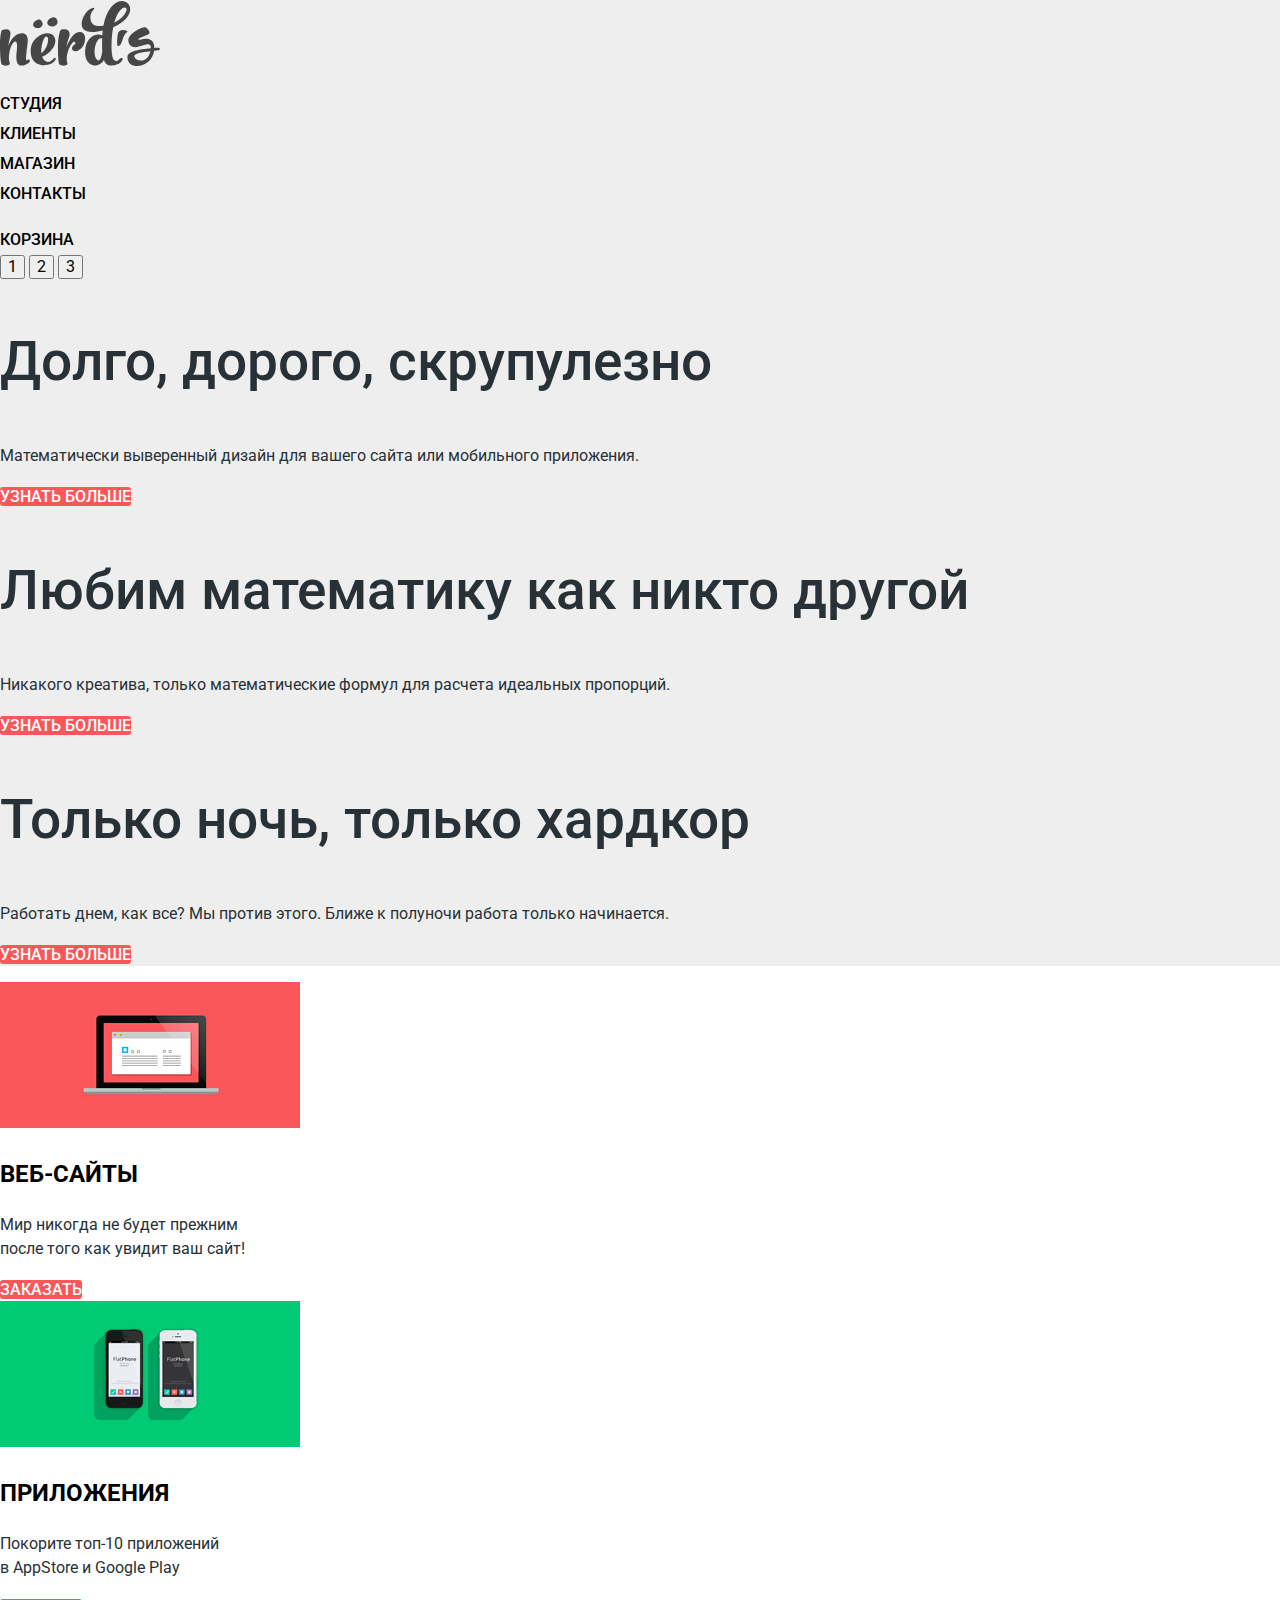
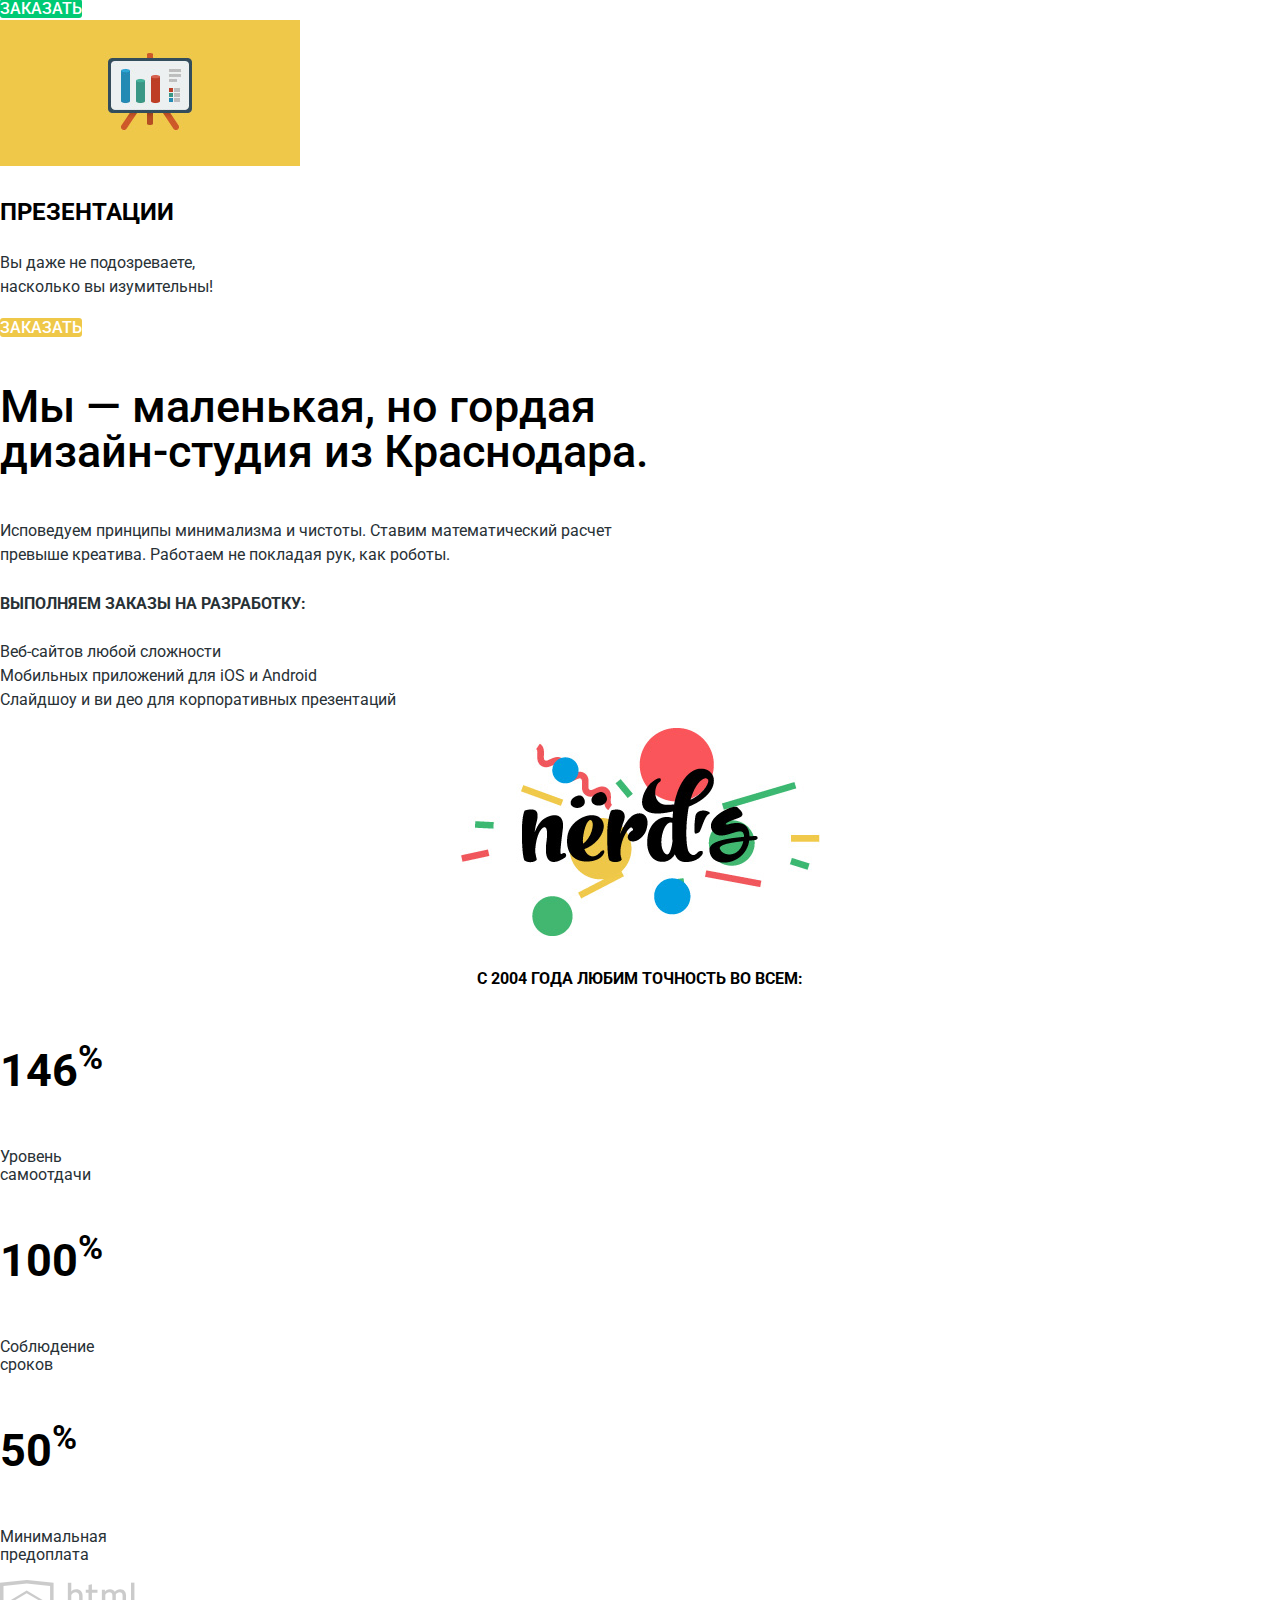
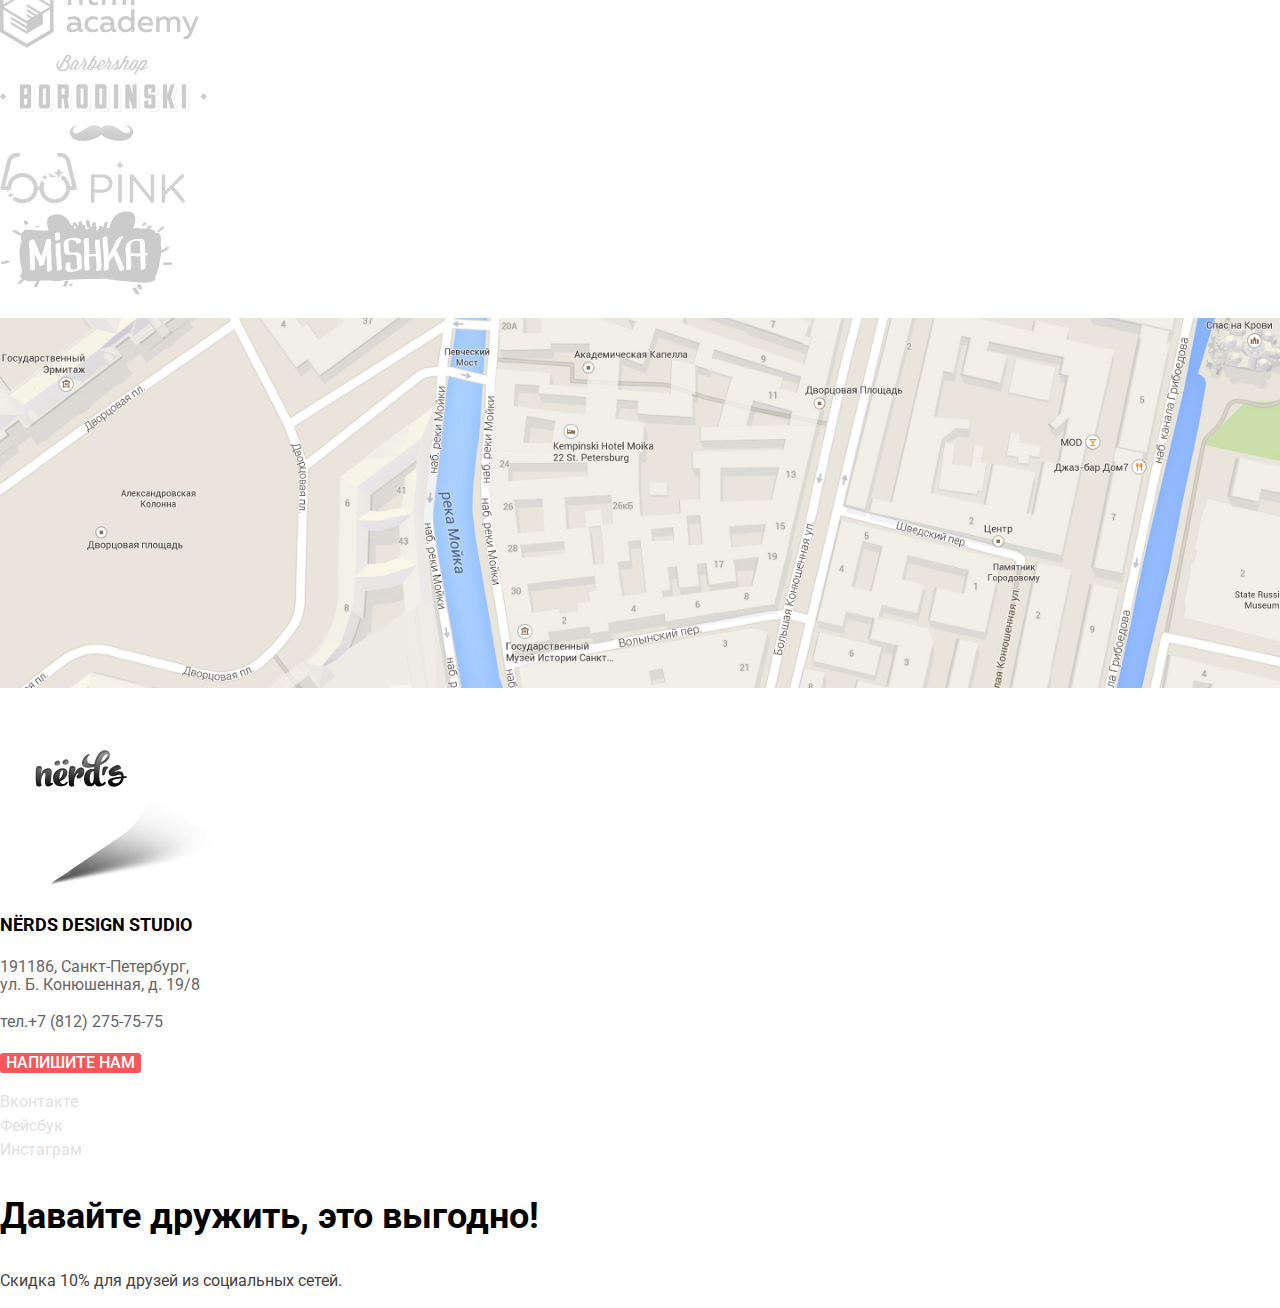
==== commit 1aea067f: "стилизация страницы каталога" ====
--- a/index.html
+++ b/index.html
@@ -49,7 +49,7 @@
       <h2 class="visually-hidden">Наши преимущества</h2>
 
       <div class="slider">
-        <div class="slider-stitcher">
+        <div class="slider- ">
           <button type="button">1</button>
           <button type="button">2</button>
           <button type="button">3</button>
@@ -174,7 +174,6 @@
       </ul>
     </section>
 
-    </section>
   </main>
 
   <!--серая линейка-разделитель + разделитель между логотипами -->
@@ -210,7 +209,6 @@
     <!-- декоративные иконки соцсетей вместо названий-->
     <p class="social-header">Давайте дружить, это выгодно!</p>
     <p class="social-text">Скидка 10% для друзей из социальных сетей.</p>
-    </section>
 
   </footer>
 
--- a/css/style.css
+++ b/css/style.css
@@ -29,8 +29,10 @@
 
 :root {
   --basic-dark: #000000;
+  --basic-dark-0001: rgba(0, 0, 0, 0.0001);
   --basic-dark-10: rgba(0, 0, 0, 0.1);
   --basic-dark-20: rgba(0, 0, 0, 0.2);
+  --basic-dark-30: rgba(0, 0, 0, 0.3);
   --basic-light: #FFFFFF;
   --basic-light-30: rgba(255, 255, 255, 0.3);
 
@@ -38,16 +40,16 @@
 
   --basic-grey: #EEEEEE;
 
-  --header-grey: #A6A6A6;
-
   --text: #283136;
 
   --text-footer: #444444;
 
-  --button-form-hover: #DFDFDF;
-  --button-form-click: #D5D5D5;
-
-  --switcher-active: #C1C1C1;
+  --arrange-button-hover: #A6A6A6;
+
+  --button-soft-hover: #DFDFDF;
+  --button-soft-click: #D5D5D5;
+
+  --stitcher-active: #C1C1C1;
 
   --pagin-stroke: #DBDBDB;
 
@@ -60,7 +62,7 @@
 
   --card-text: #666666;
 
-  --sorter-arrow: #231F20;
+  --sorter-arrange: #231F20;
 
   --toddler-dot: #ABABAB;
   --toddler-line-back: #D7DCDF;
@@ -72,24 +74,19 @@
   --accent: #FB565A;
   --accent-hover: #E74246;
   --accent-click: #D7373B;
-  --button-social: #E1E1E1;
-
-  --accent2: #00CA74;
-  --accent2-hover: #00BC6C;
-  --accent2-click: #00AA62;
-
-  --accent3: #EFC849;
-  --accent3-hover: #EAB534;
-  --accent3-click: #E5A722;
-
-}
-
-img {
-  max-width: 100%;
-  height: auto;
-}
-
-/* это нарушение доп критерия. */
+
+  --accent-app: #00CA74;
+  --accent-app-hover: #00BC6C;
+  --accent-app-click: #00AA62;
+
+  --accent-pres: #EFC849;
+  --accent-pres-hover: #EAB534;
+  --accent-pres-click: #E5A722;
+
+}
+
+/* index */
+
 
 .page-body {
   min-width: 960px;
@@ -103,6 +100,11 @@
   color: var(--text);
 }
 
+.page-body img {
+  max-width: 100%;
+  height: auto;
+}
+
 .main-header {
   background-color: var(--basic-grey);
 }
@@ -113,7 +115,7 @@
 }
 
 .main-logo:active {
-     opacity: 0.3;
+  opacity: 0.3;
 }
 
 .main-nav a {
@@ -135,9 +137,14 @@
   opacity: 0.3;
 }
 
-/* .main-nav-active {
+/* .nav-item-current {
   линия внизу
   color: var(--accent);
+  сделать некликабельной - НЕ как ссылку? 
+  тогда продублировать на этот класс класс ссылки.
+  ИЛИ кликабельной. но все состояния этого класса сделать = состоянию покоя
+  и ссылаться на саму себя
+  перекроет этот класс класс .main-nav a, будучи ссылкой?
 }*/
 
 .nav-list {
@@ -149,7 +156,6 @@
  навесить иконку 
 }*/
 
-*/
 .visually-hidden {
   position: absolute;
   clip: rect(0 0 0 0);
@@ -175,6 +181,7 @@
 } добавляется сверху по клику 
 */
 
+
 .advantage-list {
   list-style: none;
   padding: 0;
@@ -188,7 +195,7 @@
   font-weight: 500;
   font-size: 55px;
   line-height: 55px;
-  var (--basic-dark);
+  color: var (--basic-dark);
 }
 
 .button {
@@ -227,33 +234,33 @@
 }
 
 .service-app-button {
-  background-color: var(--accent2);
+  background-color: var(--accent-app);
 }
 
 .service-pres-button {
-  background-color: var(--accent3);
+  background-color: var(--accent-pres);
 }
 
 .service-app-button:hover,
 .service-app-button:focus {
-  background-color: var(--accent2-hover);
+  background-color: var(--accent-app-hover);
 }
 
 .service-pres-button:hover,
 .service-pres-button:focus {
-  background-color: var(--accent3-hover);
+  background-color: var(--accent-pres-hover);
 }
 
 .service-app-button:active {
-  background-color: var(--accent2-click);
+  background-color: var(--accent-app-click);
 }
 
 .service-pres-button:active {
-  background-color: var(--accent3-click);
-}
-
-.servise-item h3 {
-  font-weight: 500;
+  background-color: var(--accent-pres-click);
+}
+
+.service-item h3 {
+  font-weight: 700;
   font-size: 24px;
   line-height: 30px;
   text-transform: uppercase;
@@ -278,20 +285,22 @@
 }
 
 .about-us h3 {
+  font-weight: 500;
   font-size: 45px;
   line-height: 45px;
-  font-weight: 500;
-  color: var(--basic-dark);
-}
-
-
-.about-us h4,
-.about-progress h4 {
+  color: var(--basic-dark);
+}
+
+
+.about h4 {
+  font-weight: 700;
   font-size: 16px;
   line-height: 30px;
-  font-weight: 500;
-  text-transform: uppercase;
-  color: var(--text);
+  text-transform: uppercase;
+}
+
+.about-progress h4 {
+  color: var(--basic-dark);
 }
 
 
@@ -323,9 +332,9 @@
 }
 
 .about-progresss-dig {
+  font-weight: 700;
   font-size: 45px;
   line-height: 64px;
-  font-weight: 500;
   color: var(--basic-dark);
 }
 
@@ -345,18 +354,17 @@
 }
 
 .partners-list img {
-  opaсity: 0.2;
+  opacity: 0.2;
 }
 
 .partners-list img:hover,
 .partners-list img:focus {
-  opaсity: 1;
+  opacity: 1;
 }
 
 .partners-list img:active {
-  opaсity: 0.1;
-}
-/* не срабатывает */
+  opacity: 0.1;
+}
 
 /* .main-footer {}
 .location {}
@@ -371,9 +379,9 @@
 }
 
 .contacts-title {
+  font-weight: 700;
   font-size: 18px;
   line-height: 30px;
-  font-weight: 500;
   text-transform: uppercase;
   color: var(--basic-dark);
 }
@@ -398,12 +406,16 @@
   color: var(--social);
 }
 
+/* .social-item a:hover,
+.social-item a:focus
+.social-item a:active
+= состояниям акцентной кнопки. иконики=текст + фон*/
 /*  убрать названия и повесить иконки */
 
 .social-header {
+  font-weight: 700;
   font-size: 36px;
   line-height: 36px;
-  font-weight: 500;
   color: var(--basic-dark);
 }
 
@@ -411,3 +423,234 @@
   line-height: 22px;
   color: var(--text-footer);
 }
+
+
+/* catalog */
+
+.page-title {
+  font-weight: 500;
+  font-size: 55px;
+  line-height: 55px;
+  color: var (--basic-dark);
+  background-color: var(--basic-grey);
+}
+
+/* .catalog-form {} */
+/* .catalog-form fieldset{} */
+
+.field-of-toddler input {
+  background-color: var(--basic-grey);
+}
+
+.field-of-toddler label {
+  line-height: 22px;
+  text-transform: uppercase;
+}
+
+.catalog-form legend,
+.catalog-sort legend {
+  font-weight: 700;
+  font-size: 18px;
+  line-height: 30px;
+  text-transform: uppercase;
+  color: var(--basic-dark);
+}
+
+.catalog-form label {
+  line-height: 20px;
+}
+
+.radiobutton input {
+  color: var(--checkbox);
+  opacity: 0.4;
+}
+
+.radiobutton input:hover,
+.radiobutton input:focus,
+.radiobutton input:active {
+  opacity: 1;
+}
+
+.radiobutton input:disabled {
+  opacity: 0.1;
+}
+
+.checkbox input {
+  color: var(--checkbox);
+  opacity: 0.4;
+}
+
+/* пробел между иконкой и текстом - отступом наверное. позже. */
+/* у чекбоксов другие состояния: клик = [выбор;снятие выбора] 
+в 2 раза больше? с галокой все состо\яния и без галочки все состояния? обдумать
+.checkbox input:hover,
+.checkbox input:focus,
+.checkbox input:active
+
+.checkbox input:disabled
+*/
+
+
+.catalog-form ul,
+.catalog-sorter ul {
+  list-style: none;
+}
+
+.button-soft {
+  background-color: var(--basic-grey);
+  color: var(--basic-dark);
+}
+
+.button-soft:hover,
+.button-soft:focus {
+  background-color: var(--button-soft-hover);
+  color: var(--basic-dark);
+}
+
+.button-soft:active {
+  color: var(--basic-dark-30);
+  background-color: var(--button-soft-click);
+  color: var(--basic-dark-30);
+}
+
+
+.sorter-type button {
+  /* убрать вид кнопки */
+  font-size: 14px;
+  line-height: 18px;
+  text-transform: uppercase;
+  color: var(--basic-dark);
+  opacity: 0.3;
+}
+
+.sorter-type-list button:hover,
+.sorter-type-list button:focus {
+  opacity: 0.6;
+}
+
+.sorter-type-list button:active {
+  opacity: 1;
+}
+
+/* cостояние активного пункта=active? 
+если нет и псевдокласса нет,
+надо класс? тогда вложенность будет тройной, 
+надо делать отдельный класс на эту кнопку.
+как это состояние будет присвоено? */
+
+.sorter-arrange-list button {
+  color: var(--sorter-arrange);
+}
+
+.sorter-arrange-list button:hover,
+.sorter-arrange-list button:focus {
+  color: var(--arrange-button-hover);
+}
+
+.sorter-arrange-list button:active {
+  color: var(--arrange-button-hover);
+  opacity: 0.2;
+}
+
+/*форма треугольника, свг-картинки */
+/* cостояние активного пункта=active? */
+
+
+.product-card-list {
+  list-style: none;
+}
+
+/* .product-card-item */
+/* .product-card-item img */
+
+
+.product-card-top-spot {
+  /* var(--checkbox); */
+  opacity: 0.12;
+}
+
+.product-card-list img {
+  background-color: var(--basic-grey);
+}
+
+/* для целостости карточки, если не загружается картинка */
+
+.product-card-info {
+  background-color: var(--basic-grey);
+  text-align: center;
+  /* opacity: 0; */
+  /*или visible: hidden */
+}
+
+/* .product-card-item:hover .product-card-top-spot,
+.product-card-item:focus .product-card-top-spot,
+.product-card-item:active .product-card-top-spot {
+  opacity: 1;
+}
+
+.product-card-item:hover .product-card-info,
+.product-card-item:focus .product-card-info,
+.product-card-item:active .product-card-info {
+  opacity: 1;
+}
+
+видимо,это не работает, как хотелось бы 
+(по наведению на  карту открывается информация,
+открывается тлько по наведению на информацию)
+ */
+
+.product-card-info a {
+  font-weight: 700;
+  font-size: 18px;
+  line-height: 30px;
+  text-transform: uppercase;
+  text-decoration: none;
+  color: var(--basic-dark);
+}
+
+.product-card-info a:hover,
+.product-card-info a:focus {
+  color: var(--accent);
+}
+
+.product-card-info a:active {
+  color: var(--basic-dark);
+  opacity: 0.3;
+}
+
+.product-card-info p {
+  line-height: 18px;
+  color: var(--card-text);
+}
+
+/* .product-card-info button {} - 
+ширина здесь будет постоянна, независимо от длинны текста
+width: 200px;height: 50px;*/
+
+.catalog-pagination-list {
+  list-style: none;
+}
+
+.catalog-pagination-list a {
+  list-style: none;
+  text-decoration: none;
+}
+
+/* .catalog-pagination-list .button-soft { 
+ остступы другие, ширина кнопки:
+  width: 260px; height: 50px;}
+*/
+
+/* .button-pag { 
+ размеры фиксированные width: 50px; height: 50px;
+}*/
+
+.button-pag-current,
+.button-pag-current:hover,
+.button-pag-current:focus,
+.button-pag-current:active {
+  background-color: var(--basic-dark-0001);
+  color: var(--basic-dark);
+  border: 3px solid var(--pagin-stroke);
+  box-shadow: none;
+}
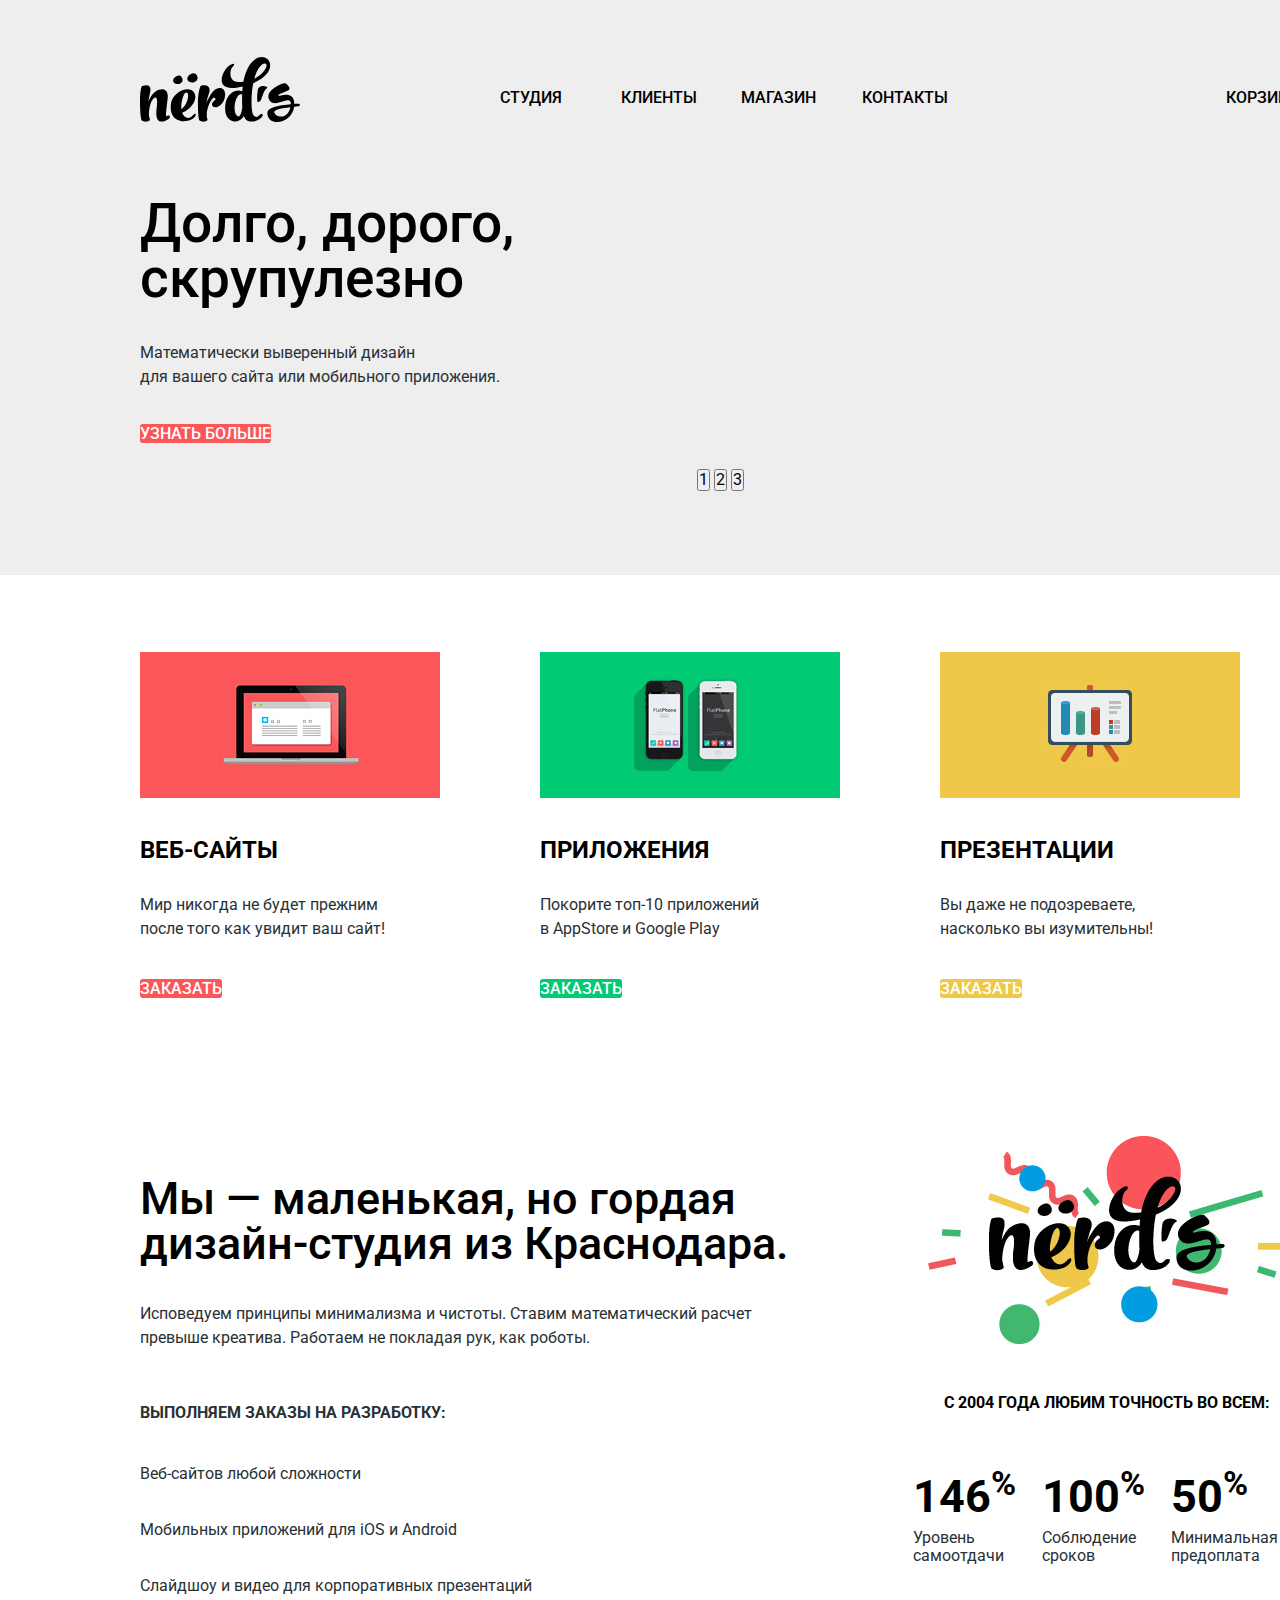
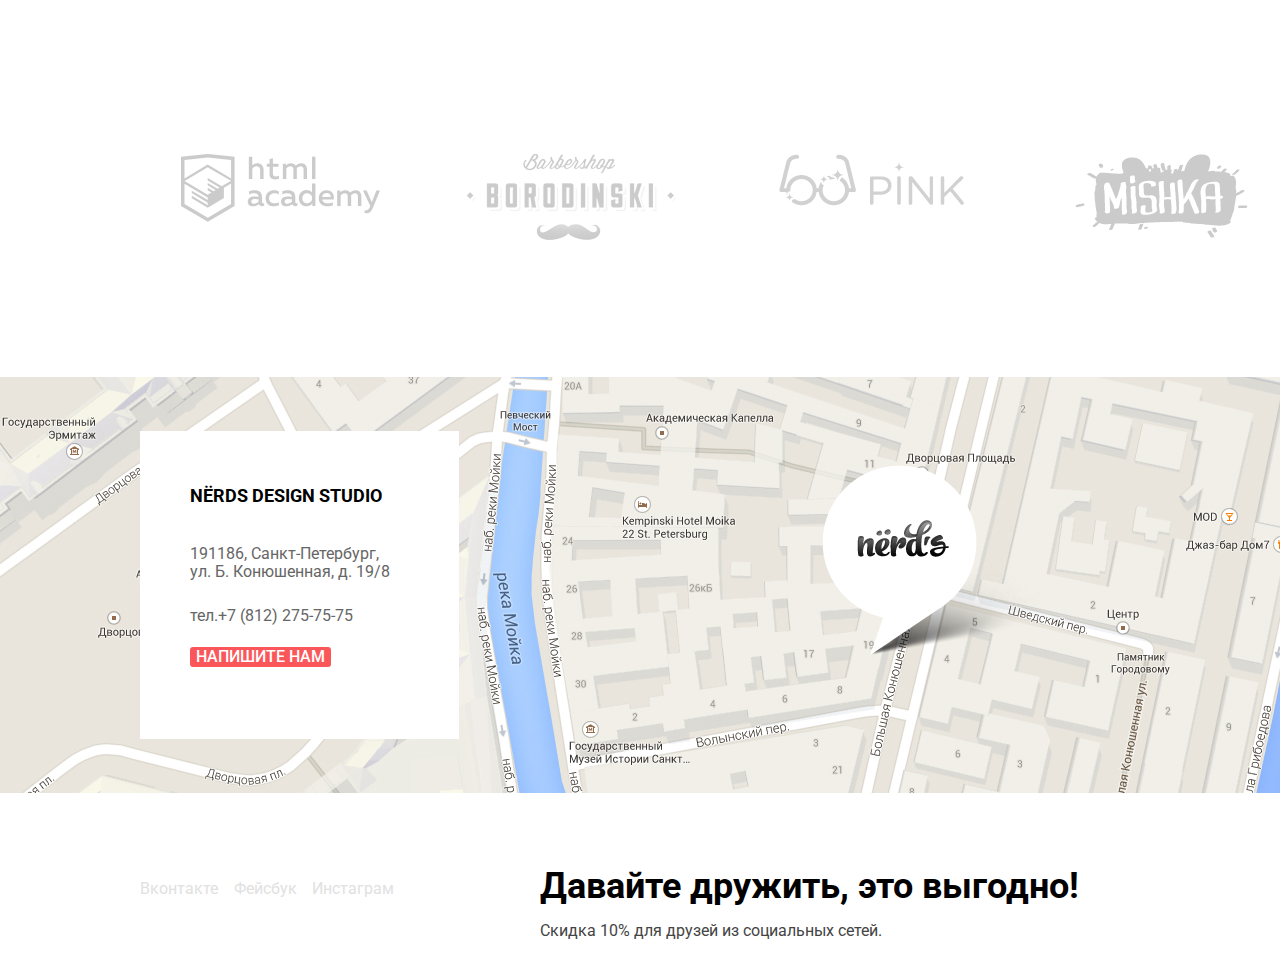
==== commit 25b7e05d: "верстка на гридах главной страницы" ====
--- a/index.html
+++ b/index.html
@@ -18,197 +18,245 @@
 <body class="page-body">
 
   <header class="main-header">
-    <a class="main-logo" href="index.html">
-      <img src="img/logo/logo-nerds.svg" width="160" height="65" alt="Логотип дизайн-студии «Нёрдс»">
-    </a>
-    <nav class="main-nav">
-      <ul class="nav-list">
-        <li class="nav-item">
-          <a href="blank.html">Студия</a>
-        </li>
-        <li class="nav-item">
-          <a class="nav" href="blank.html">Клиенты</a>
-        </li>
-        <li class="nav-item">
-          <a href="catalog.html">Магазин</a>
-        </li>
-        <li class="nav-item">
-          <a href="blank.html">Контакты</a>
-        </li>
-      </ul>
-
-      <a class="nav-basket" href="blank.html">Корзина</a>
-    </nav>
+
+    <div class="main-nav-bar">
+
+      <nav class="main-nav">
+
+        <a class="main-logo" href="index.html">
+          <img src="img/logo/logo-nerds.svg" width="160" height="65" alt="Логотип дизайн-студии «Нёрдс»">
+        </a>
+
+        <ul class="site-nav-list">
+          <li>
+            <a href="blank.html">Студия</a>
+          </li>
+          <li>
+            <a href="blank.html">Клиенты</a>
+          </li>
+          <li>
+            <a href="catalog.html">Магазин</a>
+          </li>
+          <li>
+            <a href="blank.html">Контакты</a>
+          </li>
+        </ul>
+
+        <div class="user-nav">
+          <a class="nav-basket" href="blank.html">Корзина</a>
+        </div>
+      </nav>
+    </div>
+
   </header>
 
-  <main class="container">
+  <main>
 
     <h1 class="visually-hidden">Студия «Нёрдс»</h1>
 
-    <section class="advantage-slider">
-      <h2 class="visually-hidden">Наши преимущества</h2>
-
-      <div class="slider">
-        <div class="slider- ">
-          <button type="button">1</button>
-          <button type="button">2</button>
-          <button type="button">3</button>
-        </div>
-
-        <ul class="advantage-list">
-          <li class="advantage-item">
-            <h3>Долго, дорого, скрупулезно</h3>
-            <p>Математически выверенный дизайн для вашего сайта или мобильного
-              приложения.</p>
-            <a class="button" href="blank.html">Узнать больше</a>
-            <!-- декоративное изображение -->
-          </li>
-          <li class="advantage-item">
-            <h3>Любим математику как никто другой</h3>
-            <p>Никакого креатива, только математические формул для расчета идеальных
-              пропорций.</p>
-            <a class="button" href="blank.html">Узнать больше</a>
-            <!-- декоративное изображение -->
-          </li>
-          <li class="advantage-item">
-            <h3>Только ночь, только хардкор</h3>
-            <p>Работать днем, как все? Мы против этого. Ближе к полуночи работа только
-              начинается.</p>
-            <a class="button" href="blank.html">Узнать больше</a>
-            <!-- декоративное изображение -->
+    <div class=" advantage-slider-bar">
+
+      <section class="advantage-slider">
+
+        <h2 class="visually-hidden">Наши преимущества</h2>
+
+        <div class="slider">
+
+          <div class="slider-stitcher">
+            <button type="button">1</button>
+            <button type="button">2</button>
+            <button type="button">3</button>
+          </div>
+
+          <ul class="advantage-list">
+            <li class="advantage-item advantage-item1">
+              <h3>Долго, дорого,<br>скрупулезно</h3>
+              <p>Математически выверенный дизайн<br>для вашего сайта или мобильного
+                приложения.</p>
+              <a class="button" href="blank.html">Узнать больше</a>
+              <!-- декоративное изображение -->
+            </li>
+            <li class="advantage-item advantage-item2">
+              <h3>Любим математику как никто другой</h3>
+              <p>Никакого креатива, только математические формул для расчета идеальных
+                пропорций.</p>
+              <a class="button" href="blank.html">Узнать больше</a>
+              <!-- декоративное изображение -->
+            </li>
+            <li class="advantage-item  advantage-item3">
+              <h3>Только ночь, только хардкор</h3>
+              <p>Работать днем, как все? Мы против этого. Ближе к полуночи работа только
+                начинается.</p>
+              <a class="button" href="blank.html">Узнать больше</a>
+              <!-- декоративное изображение -->
+            </li>
+          </ul>
+        </div>
+      </section>
+    </div>
+
+    <div class="container">
+
+      <section class="service">
+
+        <h2 class="visually-hidden">Наши услуги</h2>
+
+        <ul class="service-list">
+          <li class="service-item">
+            <img src="img/service-websites.png" width="300" height="146" alt="Веб-сайты">
+            <h3>Веб-сайты</h3>
+            <p>Мир никогда не будет прежним<br>после того как увидит ваш сайт!</p>
+            <a class="button" href="blank.html">Заказать</a>
+          </li>
+          <li class="service-item">
+            <img src="img/service-applications.jpg" width="300" height="146" alt="Приложения">
+            <h3>Приложения</h3>
+            <p>Покорите топ-10 приложений<br>в AppStore и Google Play</p>
+            <a class="button service-app-button" href="blank.html">Заказать</a>
+          </li>
+          <li class="service-item">
+            <img src="img/service-presentations.png" width="300" height="146" alt="Презентации">
+            <h3>Презентации</h3>
+            <p>Вы даже не подозреваете,<br>насколько вы изумительны!</p>
+            <a class="button service-pres-button" href="blank.html">Заказать</a>
           </li>
         </ul>
+
+      </section>
+
+      <!--серая линейка-разделитель -->
+
+      <section class="about">
+
+        <h2 class="visually-hidden">О нас</h2>
+
+        <section class="about-us">
+          <h3>Мы — маленькая, но гордая<br>дизайн-студия из Краснодара.</h3>
+          <p>Исповедуем принципы минимализма и чистоты. Ставим математический расчет<br>превыше креатива. Работаем не
+            покладая рук, как роботы.</p>
+          <h4>Выполняем заказы на разработку:</h4>
+          <ul class="about-us-list">
+            <!-- красные палки в виде буллитов будут -->
+            <li>Веб-сайтов любой сложности</li>
+            <li>Мобильных приложений для iOS и Android</li>
+            <li>Слайдшоу и видео для корпоративных презентаций</li>
+          </ul>
+        </section>
+
+        <section class="about-progress">
+
+          <img class="about-logo-color" src="img/logo/logo-color-nerds.jpg" width="360" height="208"
+            alt="Цветной логотип студии «Нёрдс»">
+          <h4>С 2004 года любим точность во всем:</h4>
+
+          <ul class="about-progress-list">
+            <li class="about-progress-item">
+              <p class="about-progress-dig">146<sup>%</sup></p>
+              <p>Уровень<br>самоотдачи</p>
+            </li>
+            <li class="about-progress-item">
+              <p class="about-progress-dig">100<sup>%</sup></p>
+              <p>Соблюдение<br>сроков</p>
+            </li>
+            <li class="about-progress-item">
+              <p class="about-progress-dig">50<sup>%</sup></p>
+              <p>Минимальная<br>предоплата</p>
+            </li>
+          </ul>
+
+        </section>
+      </section>
+
+      <!--серая линейка-разделитель -->
+
+      <section class="partners">
+        <h2 class="visually-hidden">Наши партнеры</h2>
+        <ul class="partners-list">
+          <li class="partners-item">
+            <a href="https://htmlacademy.ru/intensive/htmlcss">
+              <img src="img/logo/logo-htmlacademy.svg" width="199" height="68" alt="Логотип HTML-Академии">
+            </a>
+          </li>
+          <li class="partners-item">
+            <a href="blank.html">
+              <img src="img/logo/logo-barbershop.jpg" width="209" height="90" alt="Логотип барбершопа «Бородинский»">
+            </a>
+          </li>
+          <li class="partners-item">
+            <a href="blank.html">
+              <img src="img/logo/logo-pink.png" width="185" height="52" alt="Логотип приложения «Pink App»">
+            </a>
+          </li>
+          <li class="partners-item">
+            <a href="blank.html">
+              <img src="img/logo/logo-mishka.png" width="173" height="84"
+                alt="Логотип интернет-магазина вязаных игрушек «Мишка»">
+            </a>
+          </li>
+        </ul>
+      </section>
+    </div>
+
+  </main>
+
+  <!--серая линейка-разделитель + разделитель между логотипами -->
+
+  <footer class="main-footer">
+    <div class="container">
+      <h2 class="visually-hidden">Контактная информация</h2>
+    </div>
+
+    <section class="location-bar">
+
+      <div class="location-warper">
+
+        <img class="map" src="img/map.jpg" width="1440" height="416" alt="На карте города">
+        <img class="map-marker" src="img/map-marker.png" width="231" height="190" alt="местонахождение студии">
+
       </div>
 
+
+      <div class="contacts-warper">
+        <address class="contacts">
+          <p class="contacts-title">NЁRDS DESIGN STUDIO</p>
+          <p class="contacts-text">191186, Санкт-Петербург,<br>ул. Б. Конюшенная, д. 19/8</p>
+          <p>тел.<a class="contacts-tel" href="tel:+78122757575">+7 (812) 275-75-75</a></p>
+          <button class="button button-contacts" type="button">Напишите нам</button>
+        </address>
+      </div>
+
+
     </section>
 
-    <section class="service">
-      <h2 class="visually-hidden">Наши услуги</h2>
-      <ul class="service-list">
-        <li class="service-item">
-          <img src="img/service-websites.png" width="300" height="146" alt="Веб-сайты">
-          <h3>Веб-сайты</h3>
-          <p>Мир никогда не будет прежним<br>после того как увидит ваш сайт!</p>
-          <a class="button" href="blank.html">Заказать</a>
-        </li>
-        <li class="service-item">
-          <img src="img/service-applications.jpg" width="300" height="146" alt="Приложения">
-          <h3>Приложения</h3>
-          <p>Покорите топ-10 приложений<br>в AppStore и Google Play</p>
-          <a class="button service-app-button" href="blank.html">Заказать</a>
-        </li>
-        <li class="service-item">
-          <img src="img/service-presentations.png" width="300" height="146" alt="Презентации">
-          <h3>Презентации</h3>
-          <p>Вы даже не подозреваете,<br>насколько вы изумительны!</p>
-          <a class="button service-pres-button" href="blank.html">Заказать</a>
-        </li>
-      </ul>
-    </section>
-
-    <!--серая линейка-разделитель -->
-
-    <section class="about">
-      <h2 class="visually-hidden">О нас</h2>
-      <section class="about-us">
-        <h3>Мы — маленькая, но гордая<br>дизайн-студия из Краснодара.</h3>
-        <p>Исповедуем принципы минимализма и чистоты. Ставим математический расчет<br>превыше креатива. Работаем не
-          покладая рук, как роботы.</p>
-        <h4>Выполняем заказы на разработку:</h4>
-        <ul class="about-us-list">
-          <!-- красные палки в виде буллитов будут -->
-          <li>Веб-сайтов любой сложности</li>
-          <li>Мобильных приложений для iOS и Android</li>
-          <li>Слайдшоу и ви део для корпоративных презентаций</li>
-        </ul>
-      </section>
-
-      <section class="about-progress">
-        <img class="about-logo-color" src="img/logo/logo-color-nerds.jpg" width="360" height="208"
-          alt="Цветной логотип студии «Нёрдс»">
-        <h4>С 2004 года Любим точность во всем:</h4>
-        <ul class="about-progress-list">
-          <!-- в сетках тоже отцентруем -->
-          <li class="about-progress-item">
-            <p class="about-progresss-dig">146<sup>%</sup></p>
-            <p>Уровень<br>самоотдачи</p>
-          </li>
-          <li class="about-progress-item">
-            <p class="about-progresss-dig">100<sup>%</sup></p>
-            <p>Соблюдение<br>сроков</p>
-          </li>
-          <li class="about-progress-item">
-            <p class="about-progresss-dig">50<sup>%</sup></p>
-            <p>Минимальная<br>предоплата</p>
-          </li>
-        </ul>
-      </section>
-    </section>
-
-    <!--серая линейка-разделитель -->
-
-    <section class="partners">
-      <h2 class="visually-hidden">Наши партнеры</h2>
-      <ul class="partners-list">
-        <li class="partners-item">
-          <a href="https://htmlacademy.ru/intensive/htmlcss">
-            <img src="img/logo/logo-htmlacademy.svg" width="199" height="68" alt="Логотип HTML-Академии">
-          </a>
-        </li>
-        <li class="partners-item">
-          <a href="blank.html">
-            <img src="img/logo/logo-barbershop.jpg" width="209" height="90" alt="Логотип барбершопа «Бородинский»">
-          </a>
-        </li>
-        <li class="partners-item">
-          <a href="blank.html">
-            <img src="img/logo/logo-pink.png" width="185" height="52" alt="Логотип приложения «Pink App»">
-          </a>
-        </li>
-        <li class="partners-item">
-          <a href="blank.html">
-            <img src="img/logo/logo-mishka.png" width="173" height="84"
-              alt="Логотип интернет-магазина вязаных игрушек «Мишка»">
-          </a>
-        </li>
-      </ul>
-    </section>
-
-  </main>
-
-  <!--серая линейка-разделитель + разделитель между логотипами -->
-
-  <footer class="main-footer">
-    <h2 class="visually-hidden">Контактная информация</h2>
-
-    <section class="location">
-      <img class="map" src="img/map.jpg" width="1440" height="416" alt="На карте города">
-      <img class="map=marker" src="img/map-marker.png" width="231" height="190" alt="местонахождение студии">
-      <address class="contacts">
-        <p class="contacts-title">NЁRDS DESIGN STUDIO</p>
-        <p class="contacts-text">191186, Санкт-Петербург,<br>ул. Б. Конюшенная, д. 19/8</p>
-        <p>тел.<a class="contacts-tel" href="tel:+78122757575">+7 (812) 275-75-75</a></p>
-        <button class="button button-contacts" type="button">Напишите нам</button>
-      </address>
-    </section>
-
-    <section class="social">
-      <h3 class="visually-hidden">Соцсети</h3>
-      <ul class="social-list">
-        <li class="social-item">
-          <a href="#">Вконтакте</a>
-        </li>
-        <li class="social-item">
-          <a href="#">Фейсбук</a>
-        </li>
-        <li class="social-item">
-          <a href="#">Инстаграм</a>
-        </li>
-      </ul>
-    </section>
-    <!-- декоративные иконки соцсетей вместо названий-->
-    <p class="social-header">Давайте дружить, это выгодно!</p>
-    <p class="social-text">Скидка 10% для друзей из социальных сетей.</p>
+    <div class="container">
+
+      <section class="social">
+
+        <div class="social-icons">
+          <h3 class="visually-hidden">Соцсети</h3>
+          <ul class="social-list">
+            <li class="social-item">
+              <a href="#">Вконтакте</a>
+            </li>
+            <li class="social-item">
+              <a href="#">Фейсбук</a>
+            </li>
+            <li class="social-item">
+              <a href="#">Инстаграм</a>
+            </li>
+          </ul>
+        </div>
+
+        <!-- декоративные иконки соцсетей вместо названий-->
+
+        <div class=social-slogan>
+          <h3>Давайте дружить, это выгодно!</h3>
+          <p>Скидка 10% для друзей из социальных сетей.</p>
+        </div>
+
+      </section>
+
+    </div>
 
   </footer>
 
--- a/css/style.css
+++ b/css/style.css
@@ -87,9 +87,12 @@
 
 /* index */
 
+.page {
+  height: 100%;
+}
 
 .page-body {
-  min-width: 960px;
+  min-width: 1440px;
   margin: 0;
   padding: 0;
 
@@ -98,6 +101,11 @@
   line-height: 24px;
   font-weight: 400;
   color: var(--text);
+
+  min-height: 100%;
+  display: grid;
+  grid-template-rows: min-content 1fr min-content;
+  align-content: start;
 }
 
 .page-body img {
@@ -105,8 +113,17 @@
   height: auto;
 }
 
-.main-header {
+/* .main-header {
+} */
+/* почему сюда не навесить фон, а доп обертку нужно? */
+
+.main-nav-bar {
   background-color: var(--basic-grey);
+}
+
+
+.main-logo {
+  margin: 56px 0 0 0;
 }
 
 .main-logo:hover,
@@ -116,6 +133,18 @@
 
 .main-logo:active {
   opacity: 0.3;
+}
+
+/* почему не перекрывается это свойство каскадом .main-nav a, ведь оно позже? 
+специфичность? почитать еще раз, лучше перенести ниже наверное*/
+
+.main-nav {
+  display: grid;
+  grid-template-columns: max-content 1fr max-content;
+  width: 1160px;
+  margin: 0 auto;
+  padding: 0;
+  /* выровнять по центру вертикали - найти тег */
 }
 
 .main-nav a {
@@ -137,24 +166,30 @@
   opacity: 0.3;
 }
 
-/* .nav-item-current {
-  линия внизу
-  color: var(--accent);
-  сделать некликабельной - НЕ как ссылку? 
+/* 
+.nav-item-current {
+  +линия внизу
+  color: var(--acce nt);
+  1. сделать некликабельной - НЕ как ссылку-  
   тогда продублировать на этот класс класс ссылки.
-  ИЛИ кликабельной. но все состояния этого класса сделать = состоянию покоя
+  2. ИЛИ кликабельной. но все состояния этого класса сделать = состоянию покоя
   и ссылаться на саму себя
-  перекроет этот класс класс .main-nav a, будучи ссылкой?
+  проверить, перекроет этот класс класс .main-nav a, будучи ссылкой?
 }*/
 
-.nav-list {
-  list-style: none;
-  padding: 0;
-}
-
-/* .nav-basket { 
- навесить иконку 
-}*/
+.site-nav-list {
+  list-style: none;
+  display: grid;
+  grid-template-columns: 1fr 1fr 1fr 1fr;
+  padding: 0 244px 0 200px;
+  margin: 83px 0 41px 0;
+}
+
+.user-nav {
+  margin: 83px 0 41px 0;
+}
+
+/*.nav-basket навесить иконку  */
 
 .visually-hidden {
   position: absolute;
@@ -164,11 +199,55 @@
   margin: -1px;
 }
 
-/* .container 
-      центровать */
-
-/* убрать визуал кнопки, навесить кружки
-.slider-stitcher button{
+.container {
+  width: 1160px;
+  margin: 0 auto;
+  padding: 0;
+}
+
+.advantage-slider-bar {
+  min-width: 1440px;
+  margin: 0 auto 77px auto;
+  padding: 42px 0 83px 0 ;
+  background-color: var(--basic-grey);
+}
+
+.advantage-slider {
+  width: 1160px;
+  margin: 0 auto;
+  padding: 0;
+}
+
+.slider {
+  display: grid;
+  grid-template-rows: 1fr;
+  grid-template-columns: 1fr;
+}
+
+.slider-stitcher {
+  grid-column: 1 / -1;
+  grid-row: 1 / -1;
+
+  margin: 272px auto 0 auto;
+  padding: 0;
+  /* как спозиционировать просто по низу блока? вертикального выравнивания не хватает */
+
+  text-align: center;
+  vertical-align: bottom;
+
+  z-index: 4;
+}
+
+.slider-stitcher button {
+  margin: 0;
+  padding: 0;
+}
+
+
+/* мб тут будет другой способ, проще (флексы?)*/
+
+/* .slider-stitcher button
+ убрать визуал кнопки, навесить кружки
      width: 18px;
      height: 18px;
      background: --basic-light; 
@@ -181,21 +260,58 @@
 } добавляется сверху по клику 
 */
 
+/* по наведению и клику на .slider-stitcher button определенного номера (класс сделать) 
+наверх вылезает определеный .advantage-item (или видимость им назначить вместо z-index. подумаю...) */
 
 .advantage-list {
   list-style: none;
   padding: 0;
-}
-
-.advantage-slider {
+  margin: 0;
+
+  grid-row: 1 / -1;
+  grid-column: 1 / 4;
+
+  display: grid;
+  grid-template-rows: 1fr;
+  grid-template-columns: 1fr;
+}
+
+.advantage-list h3 {
+  margin: 0 0 35px 0;
+}
+
+.advantage-list p {
+  margin: 0 0 32px 0;
+}
+
+.advantage-list buttom {
+  margin: 0;
+}
+
+.advantage-item {
+  grid-column: 1 / -1;
+  grid-row: 1 / -1;
+
   background-color: var(--basic-grey);
+}
+
+.advantage-item1 {
+  z-index: 3;
+}
+
+.advantage-item2 {
+  z-index: 2;
+}
+
+.advantage-item3 {
+  z-index: 1;
 }
 
 .advantage-item h3 {
   font-weight: 500;
   font-size: 55px;
   line-height: 55px;
-  color: var (--basic-dark);
+  color: var(--basic-dark);
 }
 
 .button {
@@ -212,7 +328,7 @@
   border-radius: 3px;
 }
 
-/* кнопку позже сделать, возможно так, почитать
+/* кнопку позже сделать, возможно так, почитать:
     display: block; или inline-block.
   и отступы, чтобы добиться width: 240px; height: 50px; 
   проблема с доп. навешиванием прозрачности не решается*/
@@ -230,7 +346,23 @@
 
 .service-list {
   list-style: none;
-  padding: 0;
+  padding: 0 60px 160px 0;
+
+  display: grid;
+  grid-template-columns: 1fr 1fr 1fr;
+  grid-gap: 100px;
+}
+
+.service-list img {
+  margin-bottom: 30px;
+}
+
+.service-list h3 {
+  margin: 0 0 28px 0;
+}
+
+.service-list p {
+  margin: 0 0 35px 0;
 }
 
 .service-app-button {
@@ -267,42 +399,41 @@
   color: var(--basic-dark);
 }
 
-/* .service {}
-
-  .service-list {}
-
-  .service-item {}
-
-  .service-item img {}
-
- .about {} */
-
-
-
-.about-us-list {
-  list-style: none;
-  padding: 0;
-}
+.about {
+  display: grid;
+  grid-template-columns: 2fr 1fr;
+  margin: 0 0 124px 0;
+}
+/* обе колонки должны быть выровнены по низу. как просто это сделатЬ? */
 
 .about-us h3 {
+  margin: 0 0 36px 0;
   font-weight: 500;
   font-size: 45px;
   line-height: 45px;
   color: var(--basic-dark);
 }
 
-
-.about h4 {
+.about-us p {
+  margin: 0 0 48px 0;
+}
+
+.about-us h4 {
+  margin: 0 0 34px 0;
   font-weight: 700;
   font-size: 16px;
   line-height: 30px;
   text-transform: uppercase;
 }
 
-.about-progress h4 {
-  color: var(--basic-dark);
-}
-
+.about-us-list {
+  list-style: none;
+  padding: 0;
+}
+
+.about-us-list li {
+  margin: 0 0 32px 0;
+}
 
 /* .about-us-list { 
 буллитом линию + пробел, учесть расстояния внутри бокса до текста в Фигме
@@ -312,41 +443,69 @@
 }
 */
 
+.about-progress img  {
+  margin: -40px 0 40px 0;
+}
+
+.about-progress h4 {
+  color: var(--basic-dark);
+  text-transform: uppercase;
+  margin: 0 0 50px 0;
+}
+
 .about-progress-list {
   list-style: none;
   padding: 0;
+  margin: 0;
+
+  display: grid;
+  grid-template-columns: repeat(3, 1fr);
+  /* выровнять блок по гориз. центру - найти тег */
 }
 
 .about-progress {
   text-align: center;
 }
 
-
-/* центровать
-.about-progress-list {
-}*/
+/* центровать */
+/* .about-progress-list {
+} */
+
 
 .about-progress-item {
   line-height: 18px;
   text-align: left;
-}
-
-.about-progresss-dig {
+  margin: 0;
+}
+
+.about-progress-dig {
   font-weight: 700;
   font-size: 45px;
   line-height: 64px;
   color: var(--basic-dark);
-}
-
-
-/*.partners {}
+  margin: 0 0 28px 0;
+}
+
+.about-progress-item p {
+margin: 0;
+}
+
+/* не выравнивается низ колонок. неправильно промеряю отступы? должен быть способ проще */
+
+.partners {
+  margin: 0 0 126px 0;
+}
   
-.partners-item {}
- */
-
 .partners-list {
   list-style: none;
   padding: 0;
+
+  display: grid;
+  grid-template-columns: 281px 300px 300px 281px;
+  text-align: center;
+
+  /* центровка блока + разделители - сравнить с макетом*/
+  /*  justify-self: center; - почему это не центрует? это свойство блока, а не текса внутри него? */
 }
 
 .partners-list a {
@@ -366,16 +525,80 @@
   opacity: 0.1;
 }
 
-/* .main-footer {}
-.location {}
-.map {}
-.map-marker {}
- */
+.location-bar {
+  background-color: var(--basic-grey);
+
+  min-width: 1440px;
+  margin: 0 auto 68px auto;
+  padding: 0;
+
+  display: grid;
+  grid-template-columns: 1fr;
+  grid-template-rows: 1fr;
+}
+
+/* при условии, что карта на всю ширину интерактивная:
+  если не загрущится карта, будет этот фон.
+  если ИА-карта не загрузится, будет фото карты и фон. 
+  в bar ИА-карту навесить*/
+
+.location-warper {
+  margin: 0 auto;
+  padding: 0;
+
+  grid-row: 1 / -1;
+  grid-column: 1 / -1;
+
+  display: grid;
+  grid-template-rows: 1fr;
+  grid-template-columns: 1fr 1fr;
+}
+
+.map {
+  grid-row: 1 / -1;
+  grid-column: 1 / -1;
+  z-index: 1;
+}
+
+.map-marker {
+  margin: 88px 0 0 102px;
+  padding: 0;
+
+  grid-row: 1 / -1;
+  grid-column: 2 / 3;
+  /* точно позиционировать как-то иначе нужно */
+  z-index: 2;
+}
+
+.contacts-warper {
+  width: 1160px;
+  margin: 0 auto;
+  padding: 0;
+
+  grid-row: 1 / -1;
+  grid-column: 1 / -1;
+  z-index: 2;
+}
 
 .contacts {
+  width: 219px;
+  height: 211px;
+  /* width: 319px; height: 308px;рассчет реальный размер в макете минус поля. чет слишком сложно. наверное, есть способо проще это спозицонировать */
+  /* центровать объекты относительно др др по вертикали как, если не полями? */
+  margin: 54px 0 54px 0;
+  padding: 50px 50px 47px 50px;
+  /* бокс в фигме прибавляет по краям внутри до текст - где эти установки?
+как отцентровать относительно др друга объекты при наложении?
+позионировать пин проще можно. А на ИА карте, она же масштабируется - скрипты? */
+
   color: var(--card-text);
   background-color: var(--basic-light);
   font-style: normal;
+
+  grid-row: 1 / -1;
+  grid-column: 1 / -1;
+
+  z-index: 2;
 }
 
 .contacts-title {
@@ -384,21 +607,42 @@
   line-height: 30px;
   text-transform: uppercase;
   color: var(--basic-dark);
+  margin: 0 0 34px 0;
 }
 
 .contacts-text {
   line-height: 18px;
+  margin: 0 0 23px 0;
 }
 
 .contacts-tel {
   color: inherit;
   text-decoration: none;
-}
-
+  margin: 0 0 37px 0;
+}
+
+.social {
+  display: grid;
+  grid-template-columns: 260px 1fr;
+  grid-template-rows: 1fr;
+  grid-gap: 140px;
+}
+
+
+.social-icons {
+  grid-column: 1 / 2;
+}
+
+.social-slogan {
+  grid-column: 2 / -1;
+}
 
 .social-list {
   list-style: none;
   padding: 0;
+  display: grid;
+  grid-template-columns: auto auto auto;
+  grid-gap: 10px;
 }
 
 .social-item a {
@@ -412,14 +656,15 @@
 = состояниям акцентной кнопки. иконики=текст + фон*/
 /*  убрать названия и повесить иконки */
 
-.social-header {
+.social-slogan h3 {
   font-weight: 700;
   font-size: 36px;
   line-height: 36px;
   color: var(--basic-dark);
-}
-
-.social-text {
+  margin: 7px 0 13px 0;
+}
+
+.social-slogan p {
   line-height: 22px;
   color: var(--text-footer);
 }
@@ -438,8 +683,22 @@
 /* .catalog-form {} */
 /* .catalog-form fieldset{} */
 
-.field-of-toddler input {
+.catalog-form fieldset,
+.catalog-sorter fieldset {
+  border: none;
+  margin: 0;
+  padding: 0;
+}
+
+.field-of-toddler input,
+.field-of-toddler input:hover,
+.field-of-toddler input:focus,
+.field-of-toddler input:active {
   background-color: var(--basic-grey);
+  border: none;
+  outline: none;
+  margin: 0;
+  box-shadow: inset 0px;
 }
 
 .field-of-toddler label {
@@ -448,7 +707,7 @@
 }
 
 .catalog-form legend,
-.catalog-sort legend {
+.catalog-sorter legend {
   font-weight: 700;
   font-size: 18px;
   line-height: 30px;
@@ -480,20 +739,24 @@
   opacity: 0.4;
 }
 
-/* пробел между иконкой и текстом - отступом наверное. позже. */
-/* у чекбоксов другие состояния: клик = [выбор;снятие выбора] 
-в 2 раза больше? с галокой все состо\яния и без галочки все состояния? обдумать
+/* отбивка между иконкой и текстом - отступом, пробелом? */
+
+/* РАЗОБРАТЬСЯ ПОТОМ: у чекбоксов другие состояния: клик = [выбор;снятие выбора]  c checked
+в 2 раза больше? с галкой все состо\яния и без галочки все состояния? обдумать
 .checkbox input:hover,
 .checkbox input:focus,
 .checkbox input:active
 
-.checkbox input:disabled
+.checkbox input:checked
+.checkbox input:disabled - эти два состояния присваиваются js?
 */
 
 
 .catalog-form ul,
 .catalog-sorter ul {
   list-style: none;
+  margin: 0;
+  padding: 0;
 }
 
 .button-soft {
@@ -508,19 +771,22 @@
 }
 
 .button-soft:active {
-  color: var(--basic-dark-30);
   background-color: var(--button-soft-click);
   color: var(--basic-dark-30);
 }
 
 
-.sorter-type button {
+.sorter-type-list button {
   /* убрать вид кнопки */
   font-size: 14px;
   line-height: 18px;
   text-transform: uppercase;
   color: var(--basic-dark);
   opacity: 0.3;
+  background-color: transparent;
+  border: none;
+  outline: none;
+  margin: 0;
 }
 
 .sorter-type-list button:hover,
@@ -531,6 +797,7 @@
 .sorter-type-list button:active {
   opacity: 1;
 }
+
 
 /* cостояние активного пункта=active? 
 если нет и псевдокласса нет,
@@ -540,6 +807,10 @@
 
 .sorter-arrange-list button {
   color: var(--sorter-arrange);
+  background-color: transparent;
+  border: none;
+  outline: none;
+  margin: 0;
 }
 
 .sorter-arrange-list button:hover,
@@ -547,13 +818,14 @@
   color: var(--arrange-button-hover);
 }
 
-.sorter-arrange-list button:active {
+.sorter-arrange-list button:active,
+.sorter-arrange-list .current {
   color: var(--arrange-button-hover);
   opacity: 0.2;
 }
 
 /*форма треугольника, свг-картинки */
-/* cостояние активного пункта=active? */
+/* cостояние пункта .current такое же как :active */
 
 
 .product-card-list {
@@ -641,16 +913,12 @@
   width: 260px; height: 50px;}
 */
 
-/* .button-pag { 
+/* button-pag {
  размеры фиксированные width: 50px; height: 50px;
-}*/
-
-.button-pag-current,
-.button-pag-current:hover,
-.button-pag-current:focus,
-.button-pag-current:active {
-  background-color: var(--basic-dark-0001);
+} */
+
+.catalog-pagination-list .current {
+  background-color: var(--basic-light);
   color: var(--basic-dark);
   border: 3px solid var(--pagin-stroke);
-  box-shadow: none;
-}
+}
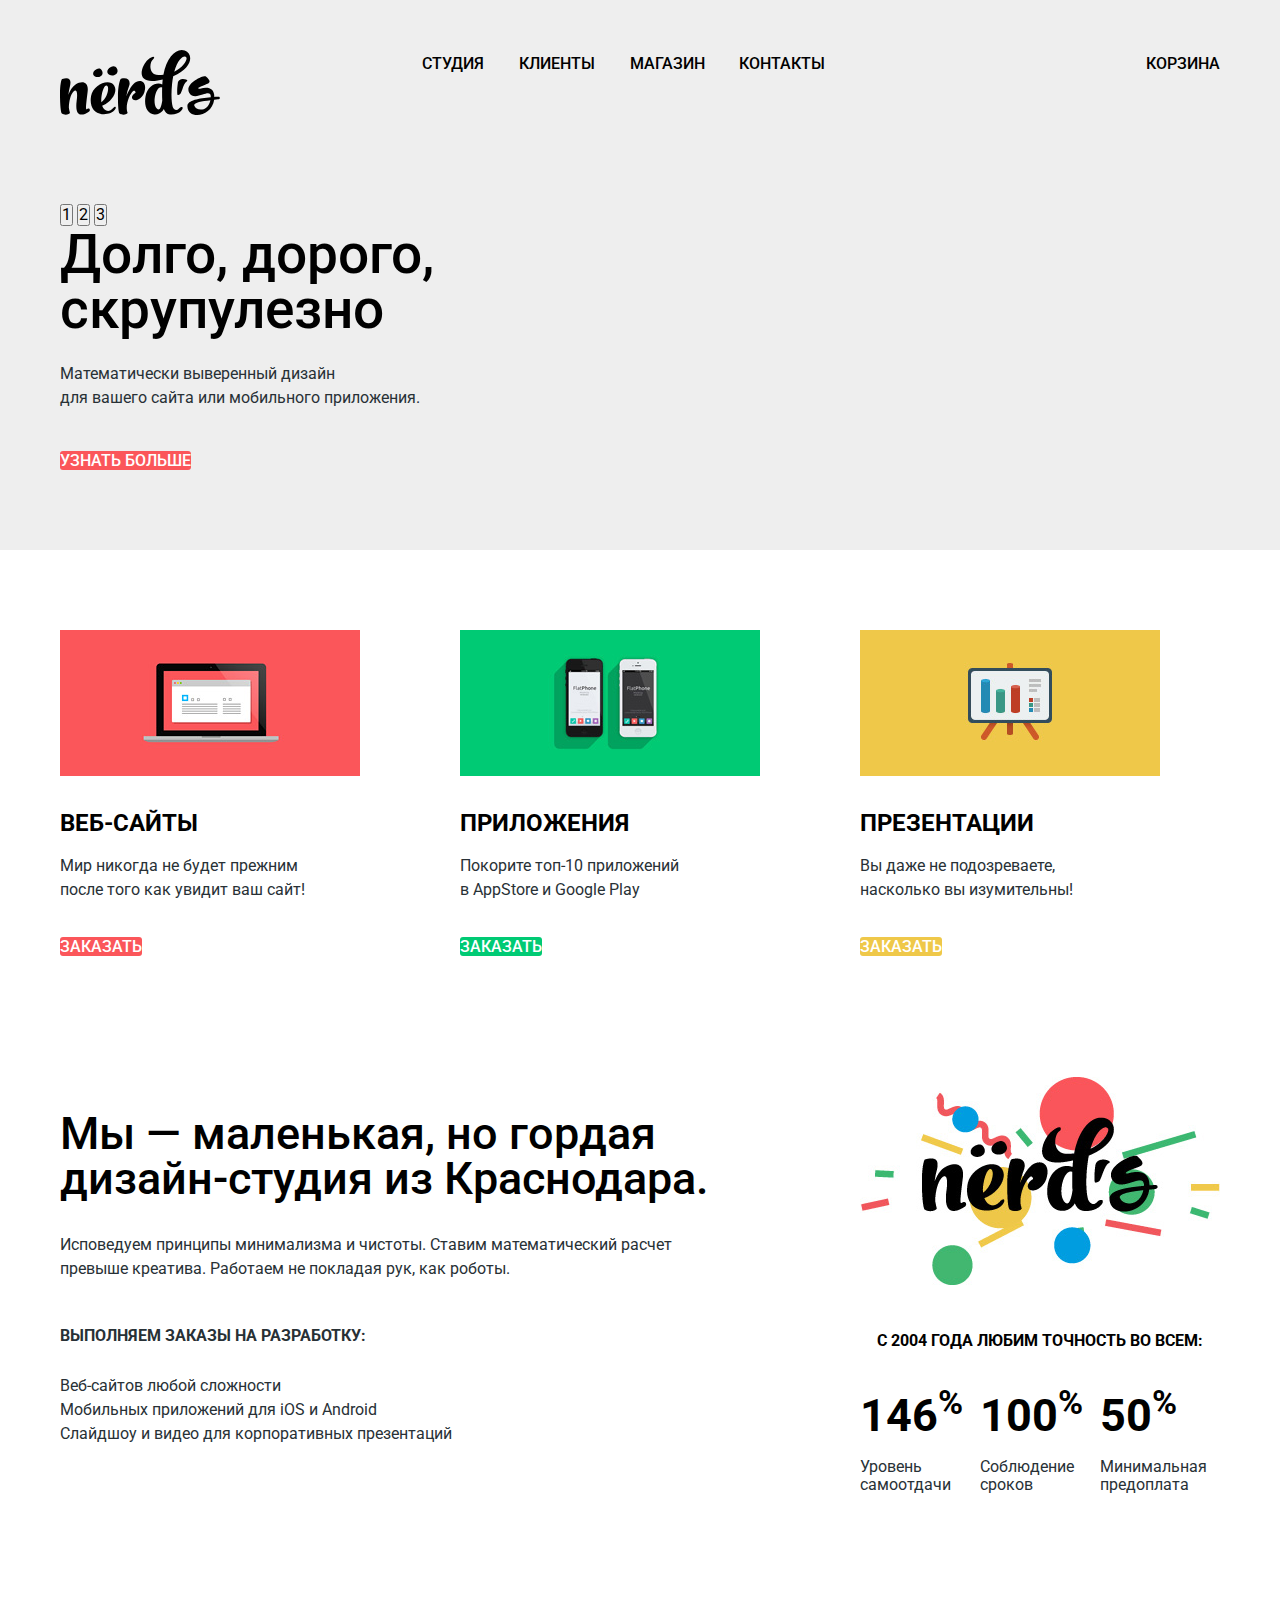
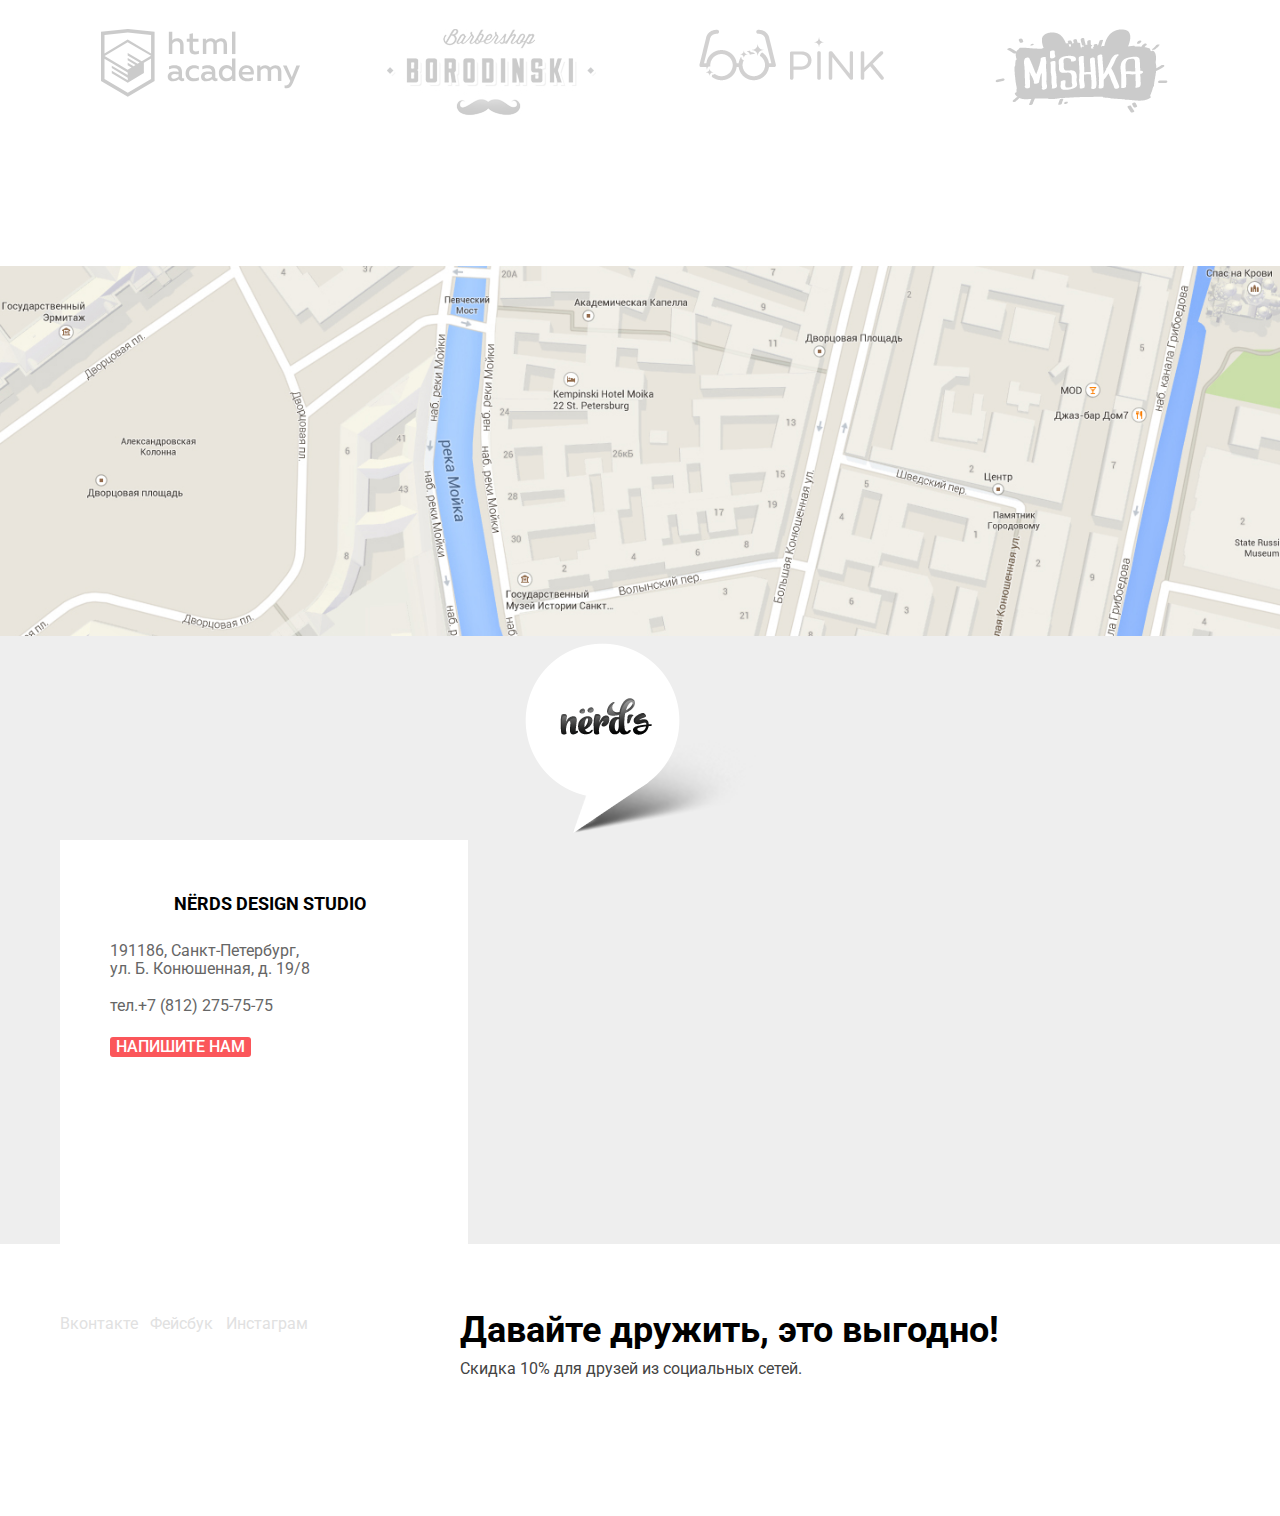
==== commit 565061c4: "внесение правки по гридам главной страницы" ====
--- a/index.html
+++ b/index.html
@@ -19,9 +19,9 @@
 
   <header class="main-header">
 
-    <div class="main-nav-bar">
-
-      <nav class="main-nav">
+    <div class="bar">
+
+      <nav class="main-nav container">
 
         <a class="main-logo" href="index.html">
           <img src="img/logo/logo-nerds.svg" width="160" height="65" alt="Логотип дизайн-студии «Нёрдс»">
@@ -54,177 +54,169 @@
 
     <h1 class="visually-hidden">Студия «Нёрдс»</h1>
 
-    <div class=" advantage-slider-bar">
-
-      <section class="advantage-slider">
+    <section class="slider bar">
+
+      <div class="container">
 
         <h2 class="visually-hidden">Наши преимущества</h2>
 
-        <div class="slider">
-
-          <div class="slider-stitcher">
-            <button type="button">1</button>
-            <button type="button">2</button>
-            <button type="button">3</button>
-          </div>
-
-          <ul class="advantage-list">
-            <li class="advantage-item advantage-item1">
-              <h3>Долго, дорого,<br>скрупулезно</h3>
-              <p>Математически выверенный дизайн<br>для вашего сайта или мобильного
-                приложения.</p>
-              <a class="button" href="blank.html">Узнать больше</a>
-              <!-- декоративное изображение -->
-            </li>
-            <li class="advantage-item advantage-item2">
-              <h3>Любим математику как никто другой</h3>
-              <p>Никакого креатива, только математические формул для расчета идеальных
-                пропорций.</p>
-              <a class="button" href="blank.html">Узнать больше</a>
-              <!-- декоративное изображение -->
-            </li>
-            <li class="advantage-item  advantage-item3">
-              <h3>Только ночь, только хардкор</h3>
-              <p>Работать днем, как все? Мы против этого. Ближе к полуночи работа только
-                начинается.</p>
-              <a class="button" href="blank.html">Узнать больше</a>
-              <!-- декоративное изображение -->
-            </li>
-          </ul>
-        </div>
+        <div class="slider-control">
+          <button type="button">1</button>
+          <button type="button">2</button>
+          <button type="button">3</button>
+        </div>
+
+        <ul class="slide-list">
+          <li class="slide-current">
+            <h3>Долго, дорого,<br>скрупулезно</h3>
+            <p>Математически выверенный дизайн<br>для вашего сайта или мобильного
+              приложения.</p>
+            <a class="button" href="blank.html">Узнать больше</a>
+            <!-- декоративное изображение -->
+          </li>
+          <li class="slide-none">
+            <h3>Любим математику как никто другой</h3>
+            <p>Никакого креатива, только математические формул для расчета идеальных
+              пропорций.</p>
+            <a class="button" href="blank.html">Узнать больше</a>
+            <!-- декоративное изображение -->
+          </li>
+          <li class="slide-none">
+            <h3>Только ночь, только хардкор</h3>
+            <p>Работать днем, как все? Мы против этого. Ближе к полуночи работа только
+              начинается.</p>
+            <a class="button" href="blank.html">Узнать больше</a>
+            <!-- декоративное изображение -->
+          </li>
+        </ul>
+
+      </div>
+
+    </section>
+
+    <section class="service container">
+
+      <h2 class="visually-hidden">Наши услуги</h2>
+
+      <ul class="service-list">
+        <li>
+          <img src="img/service-websites.png" width="300" height="146" alt="Веб-сайты">
+          <h3>Веб-сайты</h3>
+          <p>Мир никогда не будет прежним<br>после того как увидит ваш сайт!</p>
+          <a class="button" href="blank.html">Заказать</a>
+        </li>
+        <li>
+          <img src="img/service-applications.jpg" width="300" height="146" alt="Приложения">
+          <h3>Приложения</h3>
+          <p>Покорите топ-10 приложений<br>в AppStore и Google Play</p>
+          <a class="button service-app-button" href="blank.html">Заказать</a>
+        </li>
+        <li>
+          <img src="img/service-presentations.png" width="300" height="146" alt="Презентации">
+          <h3>Презентации</h3>
+          <p>Вы даже не подозреваете,<br>насколько вы изумительны!</p>
+          <a class="button service-pres-button" href="blank.html">Заказать</a>
+        </li>
+      </ul>
+
+    </section>
+
+    <!--серая линейка-разделитель -->
+
+    <section class="about container">
+
+      <h2 class="visually-hidden">О нас</h2>
+
+      <section class="about-us">
+        <h3>Мы — маленькая, но гордая<br>дизайн-студия из Краснодара.</h3>
+        <p>Исповедуем принципы минимализма и чистоты. Ставим математический расчет<br>превыше креатива. Работаем не
+          покладая рук, как роботы.</p>
+        <h4>Выполняем заказы на разработку:</h4>
+        <ul class="about-us-list">
+          <!-- красные палки в виде буллитов будут -->
+          <li>Веб-сайтов любой сложности</li>
+          <li>Мобильных приложений для iOS и Android</li>
+          <li>Слайдшоу и видео для корпоративных презентаций</li>
+        </ul>
       </section>
-    </div>
-
-    <div class="container">
-
-      <section class="service">
-
-        <h2 class="visually-hidden">Наши услуги</h2>
-
-        <ul class="service-list">
-          <li class="service-item">
-            <img src="img/service-websites.png" width="300" height="146" alt="Веб-сайты">
-            <h3>Веб-сайты</h3>
-            <p>Мир никогда не будет прежним<br>после того как увидит ваш сайт!</p>
-            <a class="button" href="blank.html">Заказать</a>
-          </li>
-          <li class="service-item">
-            <img src="img/service-applications.jpg" width="300" height="146" alt="Приложения">
-            <h3>Приложения</h3>
-            <p>Покорите топ-10 приложений<br>в AppStore и Google Play</p>
-            <a class="button service-app-button" href="blank.html">Заказать</a>
-          </li>
-          <li class="service-item">
-            <img src="img/service-presentations.png" width="300" height="146" alt="Презентации">
-            <h3>Презентации</h3>
-            <p>Вы даже не подозреваете,<br>насколько вы изумительны!</p>
-            <a class="button service-pres-button" href="blank.html">Заказать</a>
+
+      <section class="about-progress">
+
+        <img class="about-logo-color" src="img/logo/logo-color-nerds.jpg" width="360" height="208"
+          alt="Цветной логотип студии «Нёрдс»">
+        <h4>С 2004 года любим точность во всем:</h4>
+
+        <ul class="about-progress-list">
+          <li class="about-progress-item">
+            <p class="about-progress-dig">146<sup>%</sup></p>
+            <p>Уровень<br>самоотдачи</p>
+          </li>
+          <li class="about-progress-item">
+            <p class="about-progress-dig">100<sup>%</sup></p>
+            <p>Соблюдение<br>сроков</p>
+          </li>
+          <li class="about-progress-item">
+            <p class="about-progress-dig">50<sup>%</sup></p>
+            <p>Минимальная<br>предоплата</p>
           </li>
         </ul>
 
       </section>
-
-      <!--серая линейка-разделитель -->
-
-      <section class="about">
-
-        <h2 class="visually-hidden">О нас</h2>
-
-        <section class="about-us">
-          <h3>Мы — маленькая, но гордая<br>дизайн-студия из Краснодара.</h3>
-          <p>Исповедуем принципы минимализма и чистоты. Ставим математический расчет<br>превыше креатива. Работаем не
-            покладая рук, как роботы.</p>
-          <h4>Выполняем заказы на разработку:</h4>
-          <ul class="about-us-list">
-            <!-- красные палки в виде буллитов будут -->
-            <li>Веб-сайтов любой сложности</li>
-            <li>Мобильных приложений для iOS и Android</li>
-            <li>Слайдшоу и видео для корпоративных презентаций</li>
-          </ul>
-        </section>
-
-        <section class="about-progress">
-
-          <img class="about-logo-color" src="img/logo/logo-color-nerds.jpg" width="360" height="208"
-            alt="Цветной логотип студии «Нёрдс»">
-          <h4>С 2004 года любим точность во всем:</h4>
-
-          <ul class="about-progress-list">
-            <li class="about-progress-item">
-              <p class="about-progress-dig">146<sup>%</sup></p>
-              <p>Уровень<br>самоотдачи</p>
-            </li>
-            <li class="about-progress-item">
-              <p class="about-progress-dig">100<sup>%</sup></p>
-              <p>Соблюдение<br>сроков</p>
-            </li>
-            <li class="about-progress-item">
-              <p class="about-progress-dig">50<sup>%</sup></p>
-              <p>Минимальная<br>предоплата</p>
-            </li>
-          </ul>
-
-        </section>
-      </section>
-
-      <!--серая линейка-разделитель -->
-
-      <section class="partners">
-        <h2 class="visually-hidden">Наши партнеры</h2>
-        <ul class="partners-list">
-          <li class="partners-item">
-            <a href="https://htmlacademy.ru/intensive/htmlcss">
-              <img src="img/logo/logo-htmlacademy.svg" width="199" height="68" alt="Логотип HTML-Академии">
-            </a>
-          </li>
-          <li class="partners-item">
-            <a href="blank.html">
-              <img src="img/logo/logo-barbershop.jpg" width="209" height="90" alt="Логотип барбершопа «Бородинский»">
-            </a>
-          </li>
-          <li class="partners-item">
-            <a href="blank.html">
-              <img src="img/logo/logo-pink.png" width="185" height="52" alt="Логотип приложения «Pink App»">
-            </a>
-          </li>
-          <li class="partners-item">
-            <a href="blank.html">
-              <img src="img/logo/logo-mishka.png" width="173" height="84"
-                alt="Логотип интернет-магазина вязаных игрушек «Мишка»">
-            </a>
-          </li>
-        </ul>
-      </section>
-    </div>
+    </section>
+
+    <!--серая линейка-разделитель -->
+
+    <section class="partners container">
+      <h2 class="visually-hidden">Наши партнеры</h2>
+      <ul class="partners-list">
+        <li class="partners-item">
+          <a href="https://htmlacademy.ru/intensive/htmlcss">
+            <img src="img/logo/logo-htmlacademy.svg" width="199" height="68" alt="Логотип HTML-Академии">
+          </a>
+        </li>
+        <li class="partners-item">
+          <a href="blank.html">
+            <img src="img/logo/logo-barbershop.jpg" width="209" height="90" alt="Логотип барбершопа «Бородинский»">
+          </a>
+        </li>
+        <li class="partners-item">
+          <a href="blank.html">
+            <img src="img/logo/logo-pink.png" width="185" height="52" alt="Логотип приложения «Pink App»">
+          </a>
+        </li>
+        <li class="partners-item">
+          <a href="blank.html">
+            <img src="img/logo/logo-mishka.png" width="173" height="84"
+              alt="Логотип интернет-магазина вязаных игрушек «Мишка»">
+          </a>
+        </li>
+      </ul>
+    </section>
 
   </main>
 
   <!--серая линейка-разделитель + разделитель между логотипами -->
 
   <footer class="main-footer">
-    <div class="container">
+
+    <section class="location bar">
+
       <h2 class="visually-hidden">Контактная информация</h2>
-    </div>
-
-    <section class="location-bar">
-
-      <div class="location-warper">
-
-        <img class="map" src="img/map.jpg" width="1440" height="416" alt="На карте города">
+
+      <img class="map" src="img/map.jpg" width="1440" height="416" alt="На карте города">
+
+      <div class="container">
+
         <img class="map-marker" src="img/map-marker.png" width="231" height="190" alt="местонахождение студии">
 
-      </div>
-
-
-      <div class="contacts-warper">
         <address class="contacts">
           <p class="contacts-title">NЁRDS DESIGN STUDIO</p>
           <p class="contacts-text">191186, Санкт-Петербург,<br>ул. Б. Конюшенная, д. 19/8</p>
           <p>тел.<a class="contacts-tel" href="tel:+78122757575">+7 (812) 275-75-75</a></p>
           <button class="button button-contacts" type="button">Напишите нам</button>
         </address>
+
       </div>
-
 
     </section>
 
--- a/css/style.css
+++ b/css/style.css
@@ -87,12 +87,18 @@
 
 /* index */
 
+
+img {
+  max-width: 100%;
+  height: auto;
+}
+
 .page {
   height: 100%;
 }
 
 .page-body {
-  min-width: 1440px;
+  min-width: 1200px;
   margin: 0;
   padding: 0;
 
@@ -108,43 +114,42 @@
   align-content: start;
 }
 
-.page-body img {
-  max-width: 100%;
-  height: auto;
-}
-
-/* .main-header {
-} */
-/* почему сюда не навесить фон, а доп обертку нужно? */
-
-.main-nav-bar {
+.bar {
+  /* min-width: 1200px; */
+  /* это указано в body, тут излишне? */
   background-color: var(--basic-grey);
 }
 
-
-.main-logo {
-  margin: 56px 0 0 0;
-}
-
-.main-logo:hover,
-.main-logo:focus {
-  opacity: 0.7;
-}
-
-.main-logo:active {
-  opacity: 0.3;
-}
-
-/* почему не перекрывается это свойство каскадом .main-nav a, ведь оно позже? 
-специфичность? почитать еще раз, лучше перенести ниже наверное*/
+.container {
+  width: 1160px;
+  margin: 0 auto;
+  padding: 0;
+}
 
 .main-nav {
   display: grid;
   grid-template-columns: max-content 1fr max-content;
-  width: 1160px;
-  margin: 0 auto;
-  padding: 0;
-  /* выровнять по центру вертикали - найти тег */
+  padding: 49px 0 0 0;
+  /* выровнять потомков по вертикали - позиционирование*/
+
+  /* внизу остается зазор в несколько пункот ов - см. Скайп - не нахожу его причины. остутп же 0! */
+
+  /* outline: 5px solid rgba(76, 0, 255, 0.7);
+  outline-offset: -5px; */
+}
+
+.main-logo {
+  /* outline: 5px solid rgba(255, 17, 0, 0.7);
+  outline-offset: -5px; */
+
+}
+
+.main-logo:hover {
+  opacity: 0.7;
+}
+
+.main-logo:active {
+  opacity: 0.3;
 }
 
 .main-nav a {
@@ -156,8 +161,7 @@
   color: var(--basic-dark);
 }
 
-.main-nav a:hover,
-.main-nav a:focus {
+.main-nav a:hover {
   color: var(--accent);
 }
 
@@ -180,13 +184,24 @@
 .site-nav-list {
   list-style: none;
   display: grid;
-  grid-template-columns: 1fr 1fr 1fr 1fr;
-  padding: 0 244px 0 200px;
-  margin: 83px 0 41px 0;
+  grid-template-columns: repeat(4, auto);
+  padding: 0 286px 0 202px;
+  margin: 0;
+
+  /* outline: 5px solid rgba(9, 255, 0, 0.7);
+  outline-offset: -5px; */
+}
+
+/* в ПП кривовато из-за выключки влево по колонке, сделаю после на флексах, чтоб разогнать по ширине блока */
+
+.site-nav-list li {
+  padding: 0;
+  margin: 0;
 }
 
 .user-nav {
-  margin: 83px 0 41px 0;
+  /* outline: 5px solid rgba(0, 195, 255, 0.7);
+  outline-offset: -5px; */
 }
 
 /*.nav-basket навесить иконку  */
@@ -199,119 +214,77 @@
   margin: -1px;
 }
 
-.container {
-  width: 1160px;
+.slider {
+  padding: 78px 0 78px 0;
+
+  /* outline: 5px solid rgba(255, 0, 64, 0.7);
+  outline-offset: -5px; */
+}
+
+/* можно сделать сетку из 6fr c  перекрытием центральных колонок (в учебнике подобное есть). или без гридов вообще тут лучше? */
+
+.slider-control {
   margin: 0 auto;
   padding: 0;
-}
-
-.advantage-slider-bar {
-  min-width: 1440px;
-  margin: 0 auto 77px auto;
-  padding: 42px 0 83px 0 ;
-  background-color: var(--basic-grey);
-}
-
-.advantage-slider {
-  width: 1160px;
-  margin: 0 auto;
-  padding: 0;
-}
-
-.slider {
-  display: grid;
-  grid-template-rows: 1fr;
-  grid-template-columns: 1fr;
-}
-
-.slider-stitcher {
-  grid-column: 1 / -1;
-  grid-row: 1 / -1;
-
-  margin: 272px auto 0 auto;
-  padding: 0;
-  /* как спозиционировать просто по низу блока? вертикального выравнивания не хватает */
-
-  text-align: center;
-  vertical-align: bottom;
+  /*  спозиционировать  по низу блока */
 
   z-index: 4;
-}
-
-.slider-stitcher button {
-  margin: 0;
-  padding: 0;
-}
-
-
+  /* 
+  outline: 5px solid rgba(212, 0, 255, 0.7);
+  outline-offset: -5px; */
+}
+
+.slider-control button {
+  margin: 0;
+  padding: 0;
+}
+
+/* позиционирование и визуал будут в след. дом.заданиях, пока так */
 /* мб тут будет другой способ, проще (флексы?)*/
 
-/* .slider-stitcher button
+/* .slider-control button
  убрать визуал кнопки, навесить кружки
      width: 18px;
      height: 18px;
      background: --basic-light; 
      состояние покоя
 }
-.slider-stitcher button:active {
+.slider-control button:active {
      width: 8px;
      height: 8px;
      border: 2px solid var(--switcher-active);
 } добавляется сверху по клику 
 */
 
-/* по наведению и клику на .slider-stitcher button определенного номера (класс сделать) 
-наверх вылезает определеный .advantage-item (или видимость им назначить вместо z-index. подумаю...) */
-
-.advantage-list {
-  list-style: none;
-  padding: 0;
-  margin: 0;
-
-  grid-row: 1 / -1;
-  grid-column: 1 / 4;
-
-  display: grid;
-  grid-template-rows: 1fr;
-  grid-template-columns: 1fr;
-}
-
-.advantage-list h3 {
-  margin: 0 0 35px 0;
-}
-
-.advantage-list p {
-  margin: 0 0 32px 0;
-}
-
-.advantage-list buttom {
-  margin: 0;
-}
-
-.advantage-item {
-  grid-column: 1 / -1;
-  grid-row: 1 / -1;
-
-  background-color: var(--basic-grey);
-}
-
-.advantage-item1 {
-  z-index: 3;
-}
-
-.advantage-item2 {
-  z-index: 2;
-}
-
-.advantage-item3 {
-  z-index: 1;
-}
-
-.advantage-item h3 {
+.slide-list {
+  list-style: none;
+  padding: 0;
+  margin: 0;
+
+  /* outline: 5px solid rgba(0, 255, 0, 0.7);
+  outline-offset: -5px; */
+
+  /* z-index: 1; */
+}
+
+.slide-list h3 {
   font-weight: 500;
   font-size: 55px;
   line-height: 55px;
   color: var(--basic-dark);
+  margin: 0 0 25px 0;
+}
+
+.slide-list p {
+  margin: 0 0 38px 0;
+}
+
+.slide-none {
+  display: none;
+}
+
+.slide-current {
+  display: block;
 }
 
 .button {
@@ -333,8 +306,7 @@
   и отступы, чтобы добиться width: 240px; height: 50px; 
   проблема с доп. навешиванием прозрачности не решается*/
 
-.button:hover,
-.button:focus {
+.button:hover {
   background-color: var(--accent-hover);
 }
 
@@ -344,9 +316,17 @@
   box-shadow: inset 0px 3px 0px var(--basic-dark-10);
 }
 
+.service {
+  padding: 80px 0 80px 0;
+
+  /* outline: 5px solid rgba(0, 255, 0, 0.7);
+  outline-offset: -5px; */
+}
+
 .service-list {
   list-style: none;
-  padding: 0 60px 160px 0;
+  padding: 0 60px 0 0;
+  margin: 0;
 
   display: grid;
   grid-template-columns: 1fr 1fr 1fr;
@@ -354,86 +334,103 @@
 }
 
 .service-list img {
-  margin-bottom: 30px;
+  margin-bottom: 25px;
 }
 
 .service-list h3 {
-  margin: 0 0 28px 0;
-}
-
-.service-list p {
-  margin: 0 0 35px 0;
-}
-
-.service-app-button {
-  background-color: var(--accent-app);
-}
-
-.service-pres-button {
-  background-color: var(--accent-pres);
-}
-
-.service-app-button:hover,
-.service-app-button:focus {
-  background-color: var(--accent-app-hover);
-}
-
-.service-pres-button:hover,
-.service-pres-button:focus {
-  background-color: var(--accent-pres-hover);
-}
-
-.service-app-button:active {
-  background-color: var(--accent-app-click);
-}
-
-.service-pres-button:active {
-  background-color: var(--accent-pres-click);
-}
-
-.service-item h3 {
   font-weight: 700;
   font-size: 24px;
   line-height: 30px;
   text-transform: uppercase;
   color: var(--basic-dark);
-}
+  margin: 0 0 16px 0;
+}
+
+.service-list p {
+  margin-bottom: 32px;
+}
+
+.service-app-button {
+  background-color: var(--accent-app);
+}
+
+.service-pres-button {
+  background-color: var(--accent-pres);
+}
+
+.service-app-button:hover {
+  background-color: var(--accent-app-hover);
+}
+
+.service-pres-button:hover {
+  background-color: var(--accent-pres-hover);
+}
+
+.service-app-button:active {
+  background-color: var(--accent-app-click);
+}
+
+.service-pres-button:active {
+  background-color: var(--accent-pres-click);
+}
+
+/* отсюда ПП едед по высоте, т,к. еще не сделаны кнопки, их высота не учтена */
 
 .about {
   display: grid;
-  grid-template-columns: 2fr 1fr;
-  margin: 0 0 124px 0;
-}
-/* обе колонки должны быть выровнены по низу. как просто это сделатЬ? */
+  grid-template-columns: repeat(3, 1fr);
+  grid-gap: 40px;
+  padding: 73px 0 73px 0;
+
+  /* outline: 5px solid rgba(4, 0, 255, 0.7);
+  outline-offset: -5px; */
+
+}
+
+/* обе колонки и about должны быть выровнены по низу колоки progress. флексы? */
+
+.about-us {
+  grid-column: 1 / 3;
+
+  /* outline: 5px solid rgba(255, 230, 0, 0.7);
+  outline-offset: -5px; */
+
+}
 
 .about-us h3 {
-  margin: 0 0 36px 0;
   font-weight: 500;
   font-size: 45px;
   line-height: 45px;
   color: var(--basic-dark);
+  margin: 0 0 32px 0;
 }
 
 .about-us p {
-  margin: 0 0 48px 0;
+  margin: 0 0 40px 0;
 }
 
 .about-us h4 {
-  margin: 0 0 34px 0;
   font-weight: 700;
-  font-size: 16px;
   line-height: 30px;
   text-transform: uppercase;
-}
+  margin: 0 0 23px 0;
+}
+
+/* ПП уезжает, но отсутпы точные! - почему?? */
 
 .about-us-list {
   list-style: none;
   padding: 0;
-}
-
-.about-us-list li {
-  margin: 0 0 32px 0;
-}
+  margin: 0;
+
+}
+
+/* .about-us-list li {
+  margin: 0;
+} */
+
+/* вместо этого выключить блок about-us-list по формату по вертикали */
+
 
 /* .about-us-list { 
 буллитом линию + пробел, учесть расстояния внутри бокса до текста в Фигме
@@ -442,60 +439,79 @@
 цвет линии: var(--accent); 
 }
 */
-
-.about-progress img  {
-  margin: -40px 0 40px 0;
-}
+.about-progress {
+  grid-column: 3 / 4;
+  text-align: center;
+}
+
+
+.about-progress img {
+  margin: -34px 0 37px 0;
+
+  /* outline: 5px solid rgba(4, 0, 255, 0.7);
+  outline-offset: -5px; */
+}
+
+/*  лого стоит точно на своей позиции,
+расстояние между ним и h4 точно вымерено.
+почему уехало?? 
+*/
 
 .about-progress h4 {
-  color: var(--basic-dark);
+  font-weight: 700;
+  /* без font-weight тот же вид - почему? болдовые стили по умолчанию для заголовков совпали? */
   text-transform: uppercase;
-  margin: 0 0 50px 0;
+  color: var(--basic-dark);
+  margin: 0 0 31px 0;
 }
 
 .about-progress-list {
   list-style: none;
-  padding: 0;
-  margin: 0;
+  margin: 0;
+  padding: 0;
 
   display: grid;
   grid-template-columns: repeat(3, 1fr);
-  /* выровнять блок по гориз. центру - найти тег */
-}
-
-.about-progress {
-  text-align: center;
-}
-
-/* центровать */
-/* .about-progress-list {
-} */
-
+
+  /* outline: 5px solid rgba(0, 255, 0, 0.7);
+  outline-offset: -5px; */
+}
 
 .about-progress-item {
+  text-align: left;
+  margin: 0;
+}
+
+.about-progress-item p {
   line-height: 18px;
-  text-align: left;
-  margin: 0;
-}
-
-.about-progress-dig {
+  margin: 0;
+}
+
+.about-progress-item .about-progress-dig {
   font-weight: 700;
   font-size: 45px;
   line-height: 64px;
   color: var(--basic-dark);
-  margin: 0 0 28px 0;
-}
-
-.about-progress-item p {
-margin: 0;
-}
-
-/* не выравнивается низ колонок. неправильно промеряю отступы? должен быть способ проще */
+  margin-bottom: 10px;
+}
+
+/* выровнять низ колонок. см выше */
 
 .partners {
-  margin: 0 0 126px 0;
-}
-  
+  padding: 46px 0 64px 0;
+
+  /* outline: 5px solid rgba(4, 0, 255, 0.7);
+  outline-offset: -5px; */
+}
+
+/* отсуп сверху встанет на место, когда выровняем низ колонок в верхнем блоке */
+/* вместо bottom 44px - 64 в счет футера для его унификации в стилях для всех страниц */
+
+/* от верхней  линий абсолютно  точные 46 px по макету, 
+но в ПП логотип с усами, по которому ровняли, уехал вниз! почему???
+
+а от усов до карты д.б. 126 px, что в сумме прописано. но уезжает! */
+
 .partners-list {
   list-style: none;
   padding: 0;
@@ -503,10 +519,16 @@
   display: grid;
   grid-template-columns: 281px 300px 300px 281px;
   text-align: center;
-
-  /* центровка блока + разделители - сравнить с макетом*/
-  /*  justify-self: center; - почему это не центрует? это свойство блока, а не текса внутри него? */
-}
+}
+
+/* оставлю пока не (4, 1fr)?  у меня есть мысль с позиционировнаием и палками */
+
+/* центровка блока + разделители - сравнить с макетом*/
+/* 1-й лого padding-left: 32px; text-align: left;
+  последний padding-right: 43; text-align: right; через ::?*/
+/* кстати в макете центровка кривая у 2-3 элементов, да и вообще у всех в блоке */
+/* центровать по вертикали руками, в макете гоняли это растояние (м.б. будут флексы или похзиционирование, тогда.) */
+
 
 .partners-list a {
   text-decoration: none;
@@ -516,8 +538,7 @@
   opacity: 0.2;
 }
 
-.partners-list img:hover,
-.partners-list img:focus {
+.partners-list img:hover {
   opacity: 1;
 }
 
@@ -525,94 +546,63 @@
   opacity: 0.1;
 }
 
-.location-bar {
-  background-color: var(--basic-grey);
-
-  min-width: 1440px;
-  margin: 0 auto 68px auto;
-  padding: 0;
-
-  display: grid;
-  grid-template-columns: 1fr;
-  grid-template-rows: 1fr;
-}
-
-/* при условии, что карта на всю ширину интерактивная:
-  если не загрущится карта, будет этот фон.
-  если ИА-карта не загрузится, будет фото карты и фон. 
-  в bar ИА-карту навесить*/
-
-.location-warper {
-  margin: 0 auto;
-  padding: 0;
-
-  grid-row: 1 / -1;
-  grid-column: 1 / -1;
-
-  display: grid;
-  grid-template-rows: 1fr;
-  grid-template-columns: 1fr 1fr;
-}
-
-.map {
-  grid-row: 1 / -1;
-  grid-column: 1 / -1;
-  z-index: 1;
-}
-
-.map-marker {
-  margin: 88px 0 0 102px;
-  padding: 0;
-
-  grid-row: 1 / -1;
-  grid-column: 2 / 3;
-  /* точно позиционировать как-то иначе нужно */
-  z-index: 2;
-}
-
-.contacts-warper {
-  width: 1160px;
-  margin: 0 auto;
-  padding: 0;
-
-  grid-row: 1 / -1;
-  grid-column: 1 / -1;
-  z-index: 2;
-}
+.main-footer {
+  padding: 60px 0 68px 0;
+
+  /* outline: 5px solid rgba(4, 0, 255, 0.7);
+  outline-offset: -5px; */
+}
+
+/* тут по промерам padding: 80px 0 0 0;
+в Каталоге padding: 60px 0 0 0; 
+чтобы унифицировать отступ футера в стилях для всех страниц, 
+задаем в Партнерах снизу больше на 20 и сместим празделитель с верт.центра
+ */
+
+/* по линиям опять уезжают отступы почему... */
+
+.location {
+  min-width: 1200;
+  text-align: center;
+}
+
+/* карта на всю ширину экрана интерактивная:
+  если не загрузится карта, будет фон.
+  если ИА-карта не загрузится, будет фото карты и фон. */
+
+.map {}
+
+.map-marker {}
 
 .contacts {
-  width: 219px;
-  height: 211px;
-  /* width: 319px; height: 308px;рассчет реальный размер в макете минус поля. чет слишком сложно. наверное, есть способо проще это спозицонировать */
-  /* центровать объекты относительно др др по вертикали как, если не полями? */
-  margin: 54px 0 54px 0;
-  padding: 50px 50px 47px 50px;
-  /* бокс в фигме прибавляет по краям внутри до текст - где эти установки?
-как отцентровать относительно др друга объекты при наложении?
-позионировать пин проще можно. А на ИА карте, она же масштабируется - скрипты? */
+  width: 319px;
+  height: 308px;
+  padding: 49px 39px 47px 50px;
+  margin: 0;
+
+  /* какая-то ерунда с размерами по факут получается, хотя измерено правильно...
+  заголовок поэтому центруется по неправильной ширине плашки */
+
+  /* как позиционировать пин на ИА карте, она же масштабируется и двигается - скрипты? */
 
   color: var(--card-text);
   background-color: var(--basic-light);
   font-style: normal;
-
-  grid-row: 1 / -1;
-  grid-column: 1 / -1;
-
-  z-index: 2;
+  text-align: left;
 }
 
 .contacts-title {
   font-weight: 700;
   font-size: 18px;
   line-height: 30px;
+  text-align: center;
   text-transform: uppercase;
   color: var(--basic-dark);
-  margin: 0 0 34px 0;
+  margin: 0 0 23px 0;
 }
 
 .contacts-text {
   line-height: 18px;
-  margin: 0 0 23px 0;
 }
 
 .contacts-tel {
@@ -622,10 +612,18 @@
 }
 
 .social {
+  padding: 68px 0 68px 0;
+
+  /* нижня граница после вставки иконок будет ниже. 68px! 
+  от низа карты до низа футера д.б 217 px*/
+
   display: grid;
   grid-template-columns: 260px 1fr;
   grid-template-rows: 1fr;
   grid-gap: 140px;
+
+  /* outline: 5px solid rgba(4, 0, 255, 0.7);
+  outline-offset: -5px; */
 }
 
 
@@ -640,10 +638,16 @@
 .social-list {
   list-style: none;
   padding: 0;
+  margin: 0;
+
+  /* outline: 5px solid rgba(4, 0, 255, 0.7);
+  outline-offset: -5px; */
+
   display: grid;
   grid-template-columns: auto auto auto;
-  grid-gap: 10px;
-}
+}
+
+/* тут наверное флексами расятнуть на ширину блока родителя просто */
 
 .social-item a {
   text-decoration: none;
@@ -651,7 +655,6 @@
 }
 
 /* .social-item a:hover,
-.social-item a:focus
 .social-item a:active
 = состояниям акцентной кнопки. иконики=текст + фон*/
 /*  убрать названия и повесить иконки */
@@ -661,13 +664,17 @@
   font-size: 36px;
   line-height: 36px;
   color: var(--basic-dark);
-  margin: 7px 0 13px 0;
+  margin: 0 0 10px 0;
 }
 
 .social-slogan p {
   line-height: 22px;
   color: var(--text-footer);
-}
+  margin: 0;
+}
+
+/* текст д.отбиваться от карты больше, чем в родительском паддинге (там промер до иконок) - 75px, 
+потом подровнять после вставки иконок*/
 
 
 /* catalog */
@@ -692,7 +699,6 @@
 
 .field-of-toddler input,
 .field-of-toddler input:hover,
-.field-of-toddler input:focus,
 .field-of-toddler input:active {
   background-color: var(--basic-grey);
   border: none;
@@ -725,7 +731,6 @@
 }
 
 .radiobutton input:hover,
-.radiobutton input:focus,
 .radiobutton input:active {
   opacity: 1;
 }
@@ -744,7 +749,6 @@
 /* РАЗОБРАТЬСЯ ПОТОМ: у чекбоксов другие состояния: клик = [выбор;снятие выбора]  c checked
 в 2 раза больше? с галкой все состо\яния и без галочки все состояния? обдумать
 .checkbox input:hover,
-.checkbox input:focus,
 .checkbox input:active
 
 .checkbox input:checked
@@ -764,8 +768,7 @@
   color: var(--basic-dark);
 }
 
-.button-soft:hover,
-.button-soft:focus {
+.button-soft:hover {
   background-color: var(--button-soft-hover);
   color: var(--basic-dark);
 }
@@ -789,8 +792,7 @@
   margin: 0;
 }
 
-.sorter-type-list button:hover,
-.sorter-type-list button:focus {
+.sorter-type-list button:hover {
   opacity: 0.6;
 }
 
@@ -813,8 +815,7 @@
   margin: 0;
 }
 
-.sorter-arrange-list button:hover,
-.sorter-arrange-list button:focus {
+.sorter-arrange-list button:hover {
   color: var(--arrange-button-hover);
 }
 
@@ -855,13 +856,11 @@
 }
 
 /* .product-card-item:hover .product-card-top-spot,
-.product-card-item:focus .product-card-top-spot,
 .product-card-item:active .product-card-top-spot {
   opacity: 1;
 }
 
 .product-card-item:hover .product-card-info,
-.product-card-item:focus .product-card-info,
 .product-card-item:active .product-card-info {
   opacity: 1;
 }
@@ -880,8 +879,7 @@
   color: var(--basic-dark);
 }
 
-.product-card-info a:hover,
-.product-card-info a:focus {
+.product-card-info a:hover {
   color: var(--accent);
 }
 
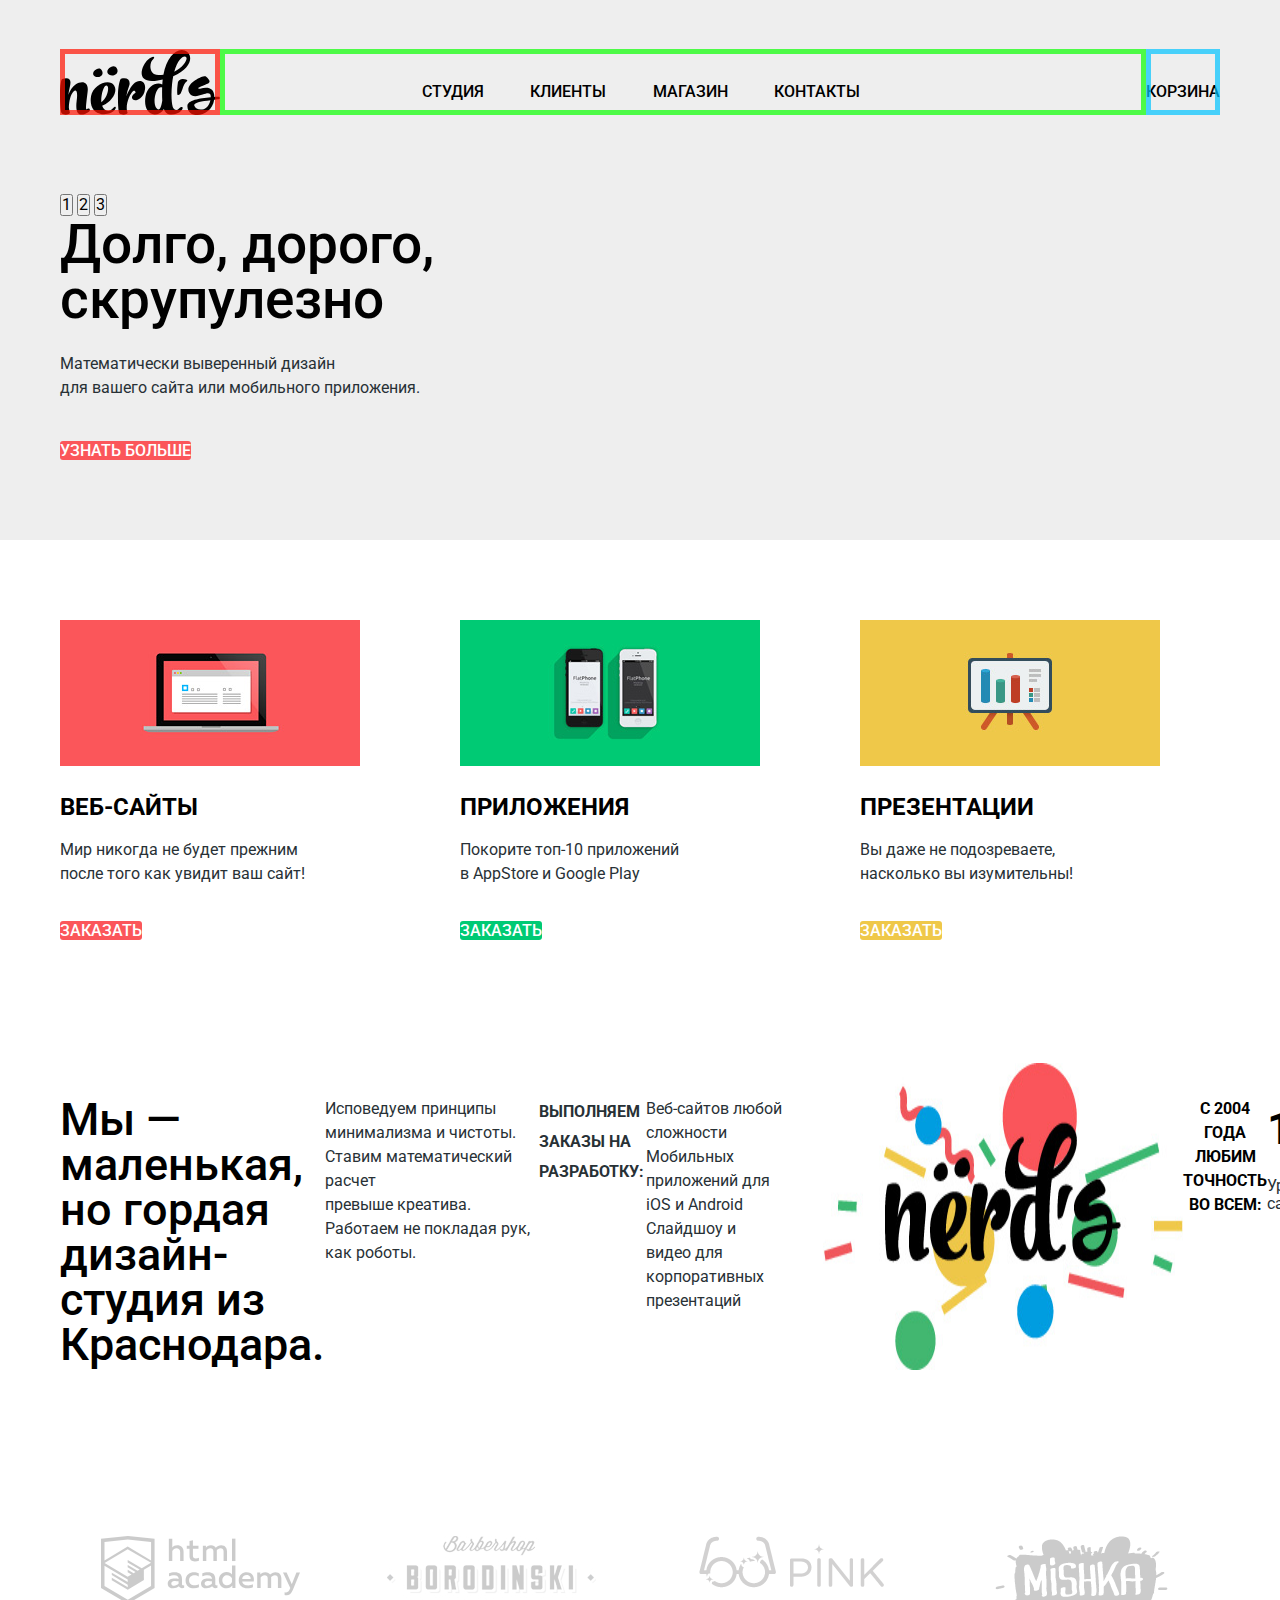
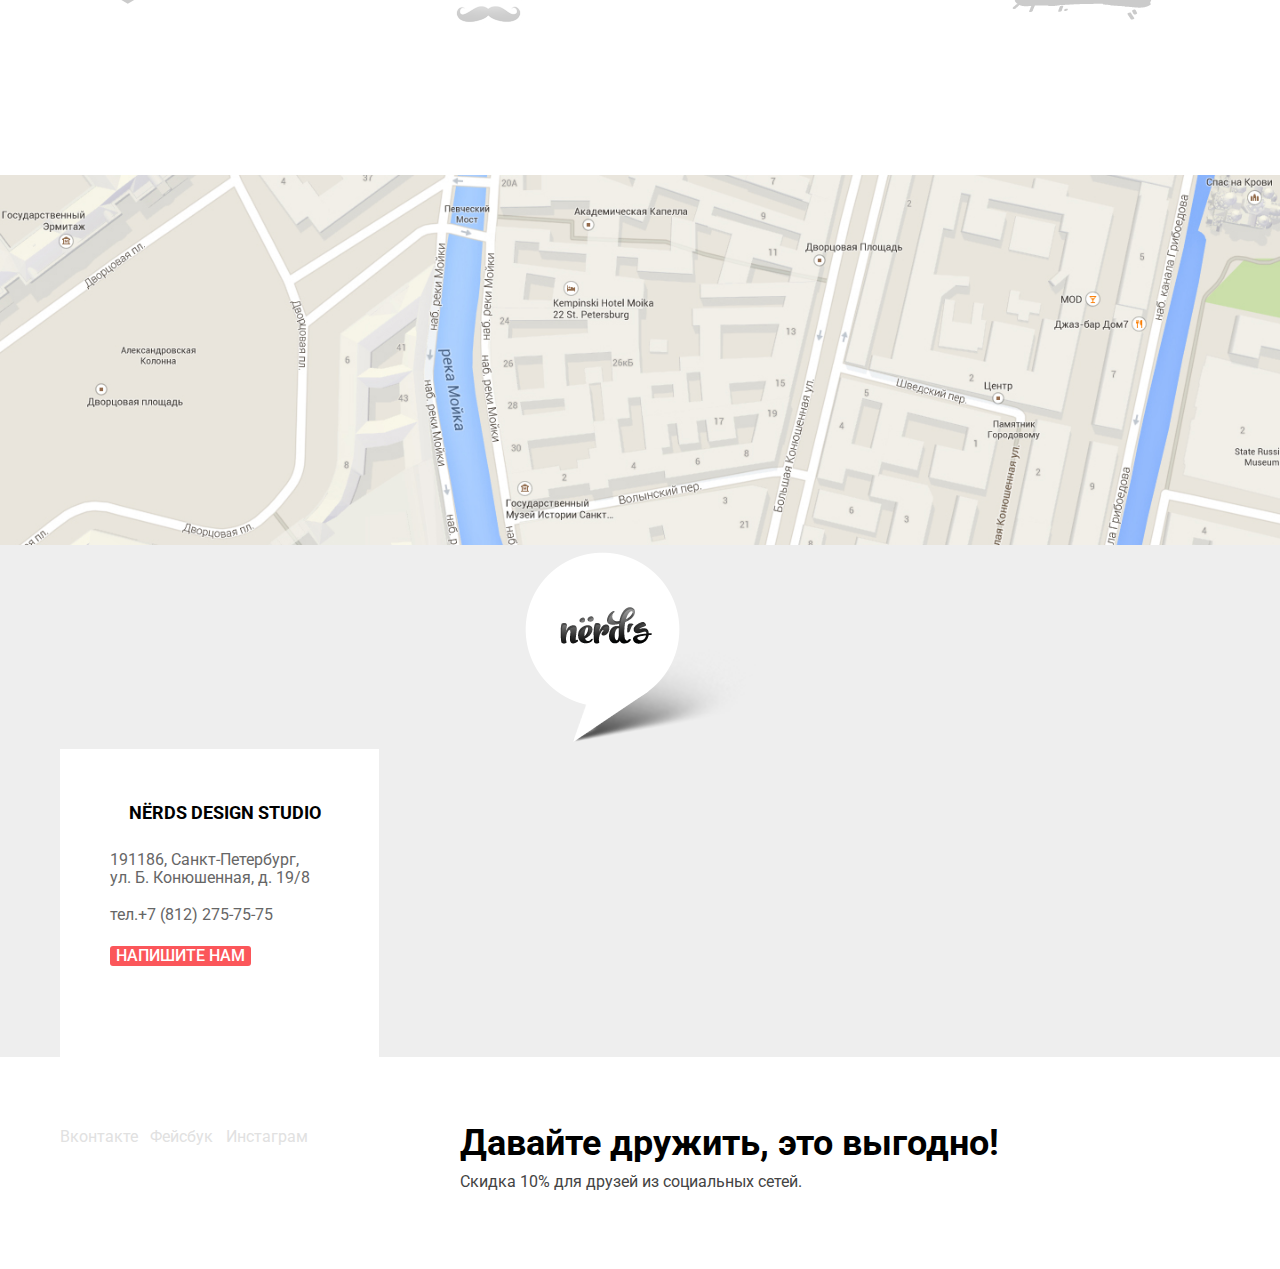
==== commit 898fdac3: "правка в гриды внутренней страницы" ====
--- a/index.html
+++ b/index.html
@@ -19,8 +19,6 @@
 
   <header class="main-header">
 
-    <div class="bar">
-
       <nav class="main-nav container">
 
         <a class="main-logo" href="index.html">
@@ -46,7 +44,6 @@
           <a class="nav-basket" href="blank.html">Корзина</a>
         </div>
       </nav>
-    </div>
 
   </header>
 
--- a/css/style.css
+++ b/css/style.css
@@ -32,6 +32,7 @@
   --basic-dark-0001: rgba(0, 0, 0, 0.0001);
   --basic-dark-10: rgba(0, 0, 0, 0.1);
   --basic-dark-20: rgba(0, 0, 0, 0.2);
+  --basic-dark-25: rgba(0, 0, 0, 0.25);
   --basic-dark-30: rgba(0, 0, 0, 0.3);
   --basic-light: #FFFFFF;
   --basic-light-30: rgba(255, 255, 255, 0.3);
@@ -86,19 +87,26 @@
 }
 
 /* index */
-
+a {
+  text-decoration: none;
+}
 
 img {
   max-width: 100%;
   height: auto;
 }
 
+*,
+*::before,
+*::after {
+  box-sizing: border-box;
+}
+
 .page {
   height: 100%;
 }
 
 .page-body {
-  min-width: 1200px;
   margin: 0;
   padding: 0;
 
@@ -123,25 +131,40 @@
 .container {
   width: 1160px;
   margin: 0 auto;
-  padding: 0;
-}
+  /* padding-left: 0;
+  padding-right: 0; */
+}
+
+.main-header {
+  background-color: var(--basic-grey);
+}
+
 
 .main-nav {
+  box-sizing: border-box;
   display: grid;
   grid-template-columns: max-content 1fr max-content;
-  padding: 49px 0 0 0;
+  padding: 49px 0 39px 0;
+  /* height: 114px; */
+
+  /* <!-- для унификации высоты меню, сделать паддинг блока меню внизу (сейчас в стилях 0),
+  а у следующих блоков - отрицательный, если он ляжет поверх. --> */
+
   /* выровнять потомков по вертикали - позиционирование*/
 
-  /* внизу остается зазор в несколько пункот ов - см. Скайп - не нахожу его причины. остутп же 0! */
+  /* 39*2=78 отступ в каталоге от меню (не учитвая палку правда пока) до заголовка, делим на 2, 
+  унифицируем - чтоб в бланке был фон ниже меню.
+  возможно, картинка дает инт-ж, см. далее такая ситуация. 
+  надо вычесть из оступа разницу между инт-м и кеглем текста (24-16=8), от которого идет оступ (тут body)*/
 
   /* outline: 5px solid rgba(76, 0, 255, 0.7);
   outline-offset: -5px; */
 }
 
-.main-logo {
-  /* outline: 5px solid rgba(255, 17, 0, 0.7);
-  outline-offset: -5px; */
-
+.main-nav .main-logo {
+  line-height: 10px;
+  outline: 5px solid rgba(255, 17, 0, 0.7);
+  outline-offset: -5px;
 }
 
 .main-logo:hover {
@@ -183,13 +206,21 @@
 
 .site-nav-list {
   list-style: none;
-  display: grid;
+  padding: 20px 286px 0 202px;
+  margin: 0;
+
+  display: flex;
+  justify-content: space-between;
+  align-items: center;
+
+
+  /* display: grid;
   grid-template-columns: repeat(4, auto);
   padding: 0 286px 0 202px;
-  margin: 0;
-
-  /* outline: 5px solid rgba(9, 255, 0, 0.7);
-  outline-offset: -5px; */
+  margin: 0; */
+
+  outline: 5px solid rgba(9, 255, 0, 0.7);
+  outline-offset: -5px;
 }
 
 /* в ПП кривовато из-за выключки влево по колонке, сделаю после на флексах, чтоб разогнать по ширине блока */
@@ -200,8 +231,12 @@
 }
 
 .user-nav {
-  /* outline: 5px solid rgba(0, 195, 255, 0.7);
-  outline-offset: -5px; */
+  outline: 5px solid rgba(0, 195, 255, 0.7);
+  outline-offset: -5px;
+  display: flex;
+  align-items: center;
+
+  padding-top: 20px;
 }
 
 /*.nav-basket навесить иконку  */
@@ -215,14 +250,16 @@
 }
 
 .slider {
-  padding: 78px 0 78px 0;
+  box-sizing: border-box;
+  padding: 39px 0 78px 0;
+  /* height: 431px; */
 
   /* outline: 5px solid rgba(255, 0, 64, 0.7);
   outline-offset: -5px; */
 }
 
 /* можно сделать сетку из 6fr c  перекрытием центральных колонок (в учебнике подобное есть). или без гридов вообще тут лучше? */
-
+/* верхний отступ 78-39=39 - см. выше */
 .slider-control {
   margin: 0 auto;
   padding: 0;
@@ -317,7 +354,10 @@
 }
 
 .service {
-  padding: 80px 0 80px 0;
+  padding-top: 80px;
+  padding-bottom: 82px;
+
+  /* 80 нижний отступ +2 толщина линии */
 
   /* outline: 5px solid rgba(0, 255, 0, 0.7);
   outline-offset: -5px; */
@@ -334,8 +374,12 @@
 }
 
 .service-list img {
-  margin-bottom: 25px;
-}
+  margin-bottom: 19px;
+}
+
+/* вообще отступ 25px! но img хоть и блочный, но дает что-то типа итерлиньяжав что ли в блоке li - ПОЧЕМУ??
+если его убрать 30px (инт-ж h3) - 24px (кг h3) = 19 px, то ПП встает на место */
+
 
 .service-list h3 {
   font-weight: 700;
@@ -350,6 +394,8 @@
   margin-bottom: 32px;
 }
 
+/* не точный отступ получаетися до конпки. но почему? по верхним граница должно совпасть */
+
 .service-app-button {
   background-color: var(--accent-app);
 }
@@ -374,24 +420,33 @@
   background-color: var(--accent-pres-click);
 }
 
-/* отсюда ПП едед по высоте, т,к. еще не сделаны кнопки, их высота не учтена */
+/* отсюда ПП едет по высоте, т,к. еще не сделаны кнопки, их высота не учтена */
 
 .about {
+  /* box-sizing: border-box;
+height: 529px;
+display: flex;
+justify-content: space-around;
+align-items: stretch; */
+
   display: grid;
   grid-template-columns: repeat(3, 1fr);
   grid-gap: 40px;
-  padding: 73px 0 73px 0;
+  padding-top: 73px;
+  padding-bottom: 75px;
 
   /* outline: 5px solid rgba(4, 0, 255, 0.7);
   outline-offset: -5px; */
 
 }
 
+/* 73 нижний отступ + 2 толщина линии */
 /* обе колонки и about должны быть выровнены по низу колоки progress. флексы? */
 
 .about-us {
   grid-column: 1 / 3;
 
+  display: flex;
   /* outline: 5px solid rgba(255, 230, 0, 0.7);
   outline-offset: -5px; */
 
@@ -422,7 +477,6 @@
   list-style: none;
   padding: 0;
   margin: 0;
-
 }
 
 /* .about-us-list li {
@@ -442,11 +496,13 @@
 .about-progress {
   grid-column: 3 / 4;
   text-align: center;
+
+  display: flex;
 }
 
 
 .about-progress img {
-  margin: -34px 0 37px 0;
+  margin: -34px 0 29px 0;
 
   /* outline: 5px solid rgba(4, 0, 255, 0.7);
   outline-offset: -5px; */
@@ -457,6 +513,10 @@
 почему уехало?? 
 */
 
+/* возможно, картинка дает инт-ж... ?? надо вычесть из отступа разницу между инт-м и кеглем текста, от которого идет оступ (тут body 24-16=8,37 (реальный отступ после картинки)-8=29), */
+
+
+
 .about-progress h4 {
   font-weight: 700;
   /* без font-weight тот же вид - почему? болдовые стили по умолчанию для заголовков совпали? */
@@ -482,33 +542,41 @@
   margin: 0;
 }
 
-.about-progress-item p {
-  line-height: 18px;
-  margin: 0;
-}
 
 .about-progress-item .about-progress-dig {
   font-weight: 700;
   font-size: 45px;
   line-height: 64px;
   color: var(--basic-dark);
-  margin-bottom: 10px;
+  margin: 0 0 10px 0;
+}
+
+/* да что за чудеса оять с отспупом до текста?? в чем причина?? */
+
+.about-progress-dig sup {
+  /* понизить базовую линию!!! из-за своего кегля и инт-жа в макете на отдельный символ %, 
+  она своя, не как у стандартного верхнего индекса. или рассчитать от инт-жа сразу */
+}
+
+.about-progress-item p {
+  line-height: 18px;
 }
 
 /* выровнять низ колонок. см выше */
 
 .partners {
-  padding: 46px 0 64px 0;
+  padding-top: 46px;
+  padding-bottom: 126px;
 
   /* outline: 5px solid rgba(4, 0, 255, 0.7);
   outline-offset: -5px; */
 }
 
 /* отсуп сверху встанет на место, когда выровняем низ колонок в верхнем блоке */
-/* вместо bottom 44px - 64 в счет футера для его унификации в стилях для всех страниц */
-
-/* от верхней  линий абсолютно  точные 46 px по макету, 
-но в ПП логотип с усами, по которому ровняли, уехал вниз! почему???
+/* bottom 44px до линии, 2px линия, 80px до футера. (у футера сверху 0 остутп по всем страницам) */
+
+/* от верхней  линий абсолютно  точные 46 px по макету ) , 
+но в ПП логотип с усами, по которому ровняли, уехал вниз! почему??? ПОМТОУ ЧТО ТОЛЩИНА ЛИНИИ ЕЩЕ2 px
 
 а от усов до карты д.б. 126 px, что в сумме прописано. но уезжает! */
 
@@ -547,7 +615,7 @@
 }
 
 .main-footer {
-  padding: 60px 0 68px 0;
+  padding: 0 0 76px 0;
 
   /* outline: 5px solid rgba(4, 0, 255, 0.7);
   outline-offset: -5px; */
@@ -562,7 +630,7 @@
 /* по линиям опять уезжают отступы почему... */
 
 .location {
-  min-width: 1200;
+  min-width: 1200px;
   text-align: center;
 }
 
@@ -580,7 +648,7 @@
   padding: 49px 39px 47px 50px;
   margin: 0;
 
-  /* какая-то ерунда с размерами по факут получается, хотя измерено правильно...
+  /* какая-то ерунда с размерами по факту получается, хотя измерено правильно...
   заголовок поэтому центруется по неправильной ширине плашки */
 
   /* как позиционировать пин на ИА карте, она же масштабируется и двигается - скрипты? */
@@ -612,10 +680,10 @@
 }
 
 .social {
-  padding: 68px 0 68px 0;
+  padding: 68px 0 0 0;
 
   /* нижня граница после вставки иконок будет ниже. 68px! 
-  от низа карты до низа футера д.б 217 px*/
+  от низа карты до низа футера д.б 225 px*/
 
   display: grid;
   grid-template-columns: 260px 1fr;
@@ -683,14 +751,32 @@
   font-weight: 500;
   font-size: 55px;
   line-height: 55px;
-  color: var (--basic-dark);
+  text-align: center;
+  color: var(--basic-dark);
   background-color: var(--basic-grey);
-}
-
-/* .catalog-form {} */
-/* .catalog-form fieldset{} */
-
-.catalog-form fieldset,
+
+  padding: 78px 0 108px 0;
+  margin: 0 auto;
+}
+
+.catalog {
+  padding-top: 55px;
+  padding-bottom: 60px;
+
+  display: grid;
+  grid-template-rows: auto 1fr;
+  grid-template-columns: 260px 1fr;
+  grid-column-gap: 140px;
+}
+
+.catalog-filter {
+  grid-row: 1 / -1;
+  grid-column: 1/ 2;
+}
+
+/* .catalog-filter fieldset{} */
+
+.catalog-filter fieldset,
 .catalog-sorter fieldset {
   border: none;
   margin: 0;
@@ -712,7 +798,7 @@
   text-transform: uppercase;
 }
 
-.catalog-form legend,
+.catalog-filter legend,
 .catalog-sorter legend {
   font-weight: 700;
   font-size: 18px;
@@ -721,7 +807,7 @@
   color: var(--basic-dark);
 }
 
-.catalog-form label {
+.catalog-filter label {
   line-height: 20px;
 }
 
@@ -756,7 +842,7 @@
 */
 
 
-.catalog-form ul,
+.catalog-filter ul,
 .catalog-sorter ul {
   list-style: none;
   margin: 0;
@@ -777,6 +863,15 @@
   background-color: var(--button-soft-click);
   color: var(--basic-dark-30);
 }
+
+
+.catalog-sorter {
+  grid-row: 1 / 2;
+  grid-column: 2 / -1;
+
+  margin: 0 0 48px 0;
+}
+
 
 
 .sorter-type-list button {
@@ -828,14 +923,42 @@
 /*форма треугольника, свг-картинки */
 /* cостояние пункта .current такое же как :active */
 
+.product-card {
+  grid-row: 2 / -1;
+  grid-column: 2 / -1;
+
+  outline: 5px solid rgba(76, 0, 255, 0.7);
+  outline-offset: -5px;
+}
 
 .product-card-list {
+  display: grid;
+  grid-template-columns: 1fr 1fr;
+  grid-column-gap: 40px;
+  grid-row-gap: 31px;
   list-style: none;
-}
-
-/* .product-card-item */
-/* .product-card-item img */
-
+  padding: 0;
+  margin: 0 0 55px 0;
+
+  line-height: 0;
+
+  outline: 5px solid rgba(0, 255, 34, 0.7);
+  outline-offset: -5px;
+}
+
+.product-card-item {
+  outline: 5px solid rgba(255, 0, 149, 0.7);
+  outline-offset: -5px;
+}
+
+.product-card-item:hover {
+  filter: drop-shadow(0px 6px 15px var(--basic-dark-25));
+}
+
+.product-card-item img {
+  outline: 5px solid rgba(0, 238, 255, 0.7);
+  outline-offset: -5px;
+}
 
 .product-card-top-spot {
   /* var(--checkbox); */
@@ -846,11 +969,18 @@
   background-color: var(--basic-grey);
 }
 
-/* для целостости карточки, если не загружается картинка */
+/* для целостности карточки, если не загружается картинка */
 
 .product-card-info {
   background-color: var(--basic-grey);
   text-align: center;
+
+  padding: 26px 53px 44px 52px;
+  margin: 0;
+
+  outline: 5px solid rgba(21, 255, 0, 0.7);
+  outline-offset: -5px;
+
   /* opacity: 0; */
   /*или visible: hidden */
 }
@@ -869,13 +999,17 @@
 (по наведению на  карту открывается информация,
 открывается тлько по наведению на информацию)
  */
+
+.product-card-info h3 {
+  padding: 0;
+  margin: 0;
+}
 
 .product-card-info a {
   font-weight: 700;
   font-size: 18px;
   line-height: 30px;
   text-transform: uppercase;
-  text-decoration: none;
   color: var(--basic-dark);
 }
 
@@ -899,6 +1033,11 @@
 
 .catalog-pagination-list {
   list-style: none;
+  padding: 0;
+  margin: 0;
+
+  outline: 5px solid rgba(145, 255, 0, 0.7);
+  outline-offset: -5px;
 }
 
 .catalog-pagination-list a {
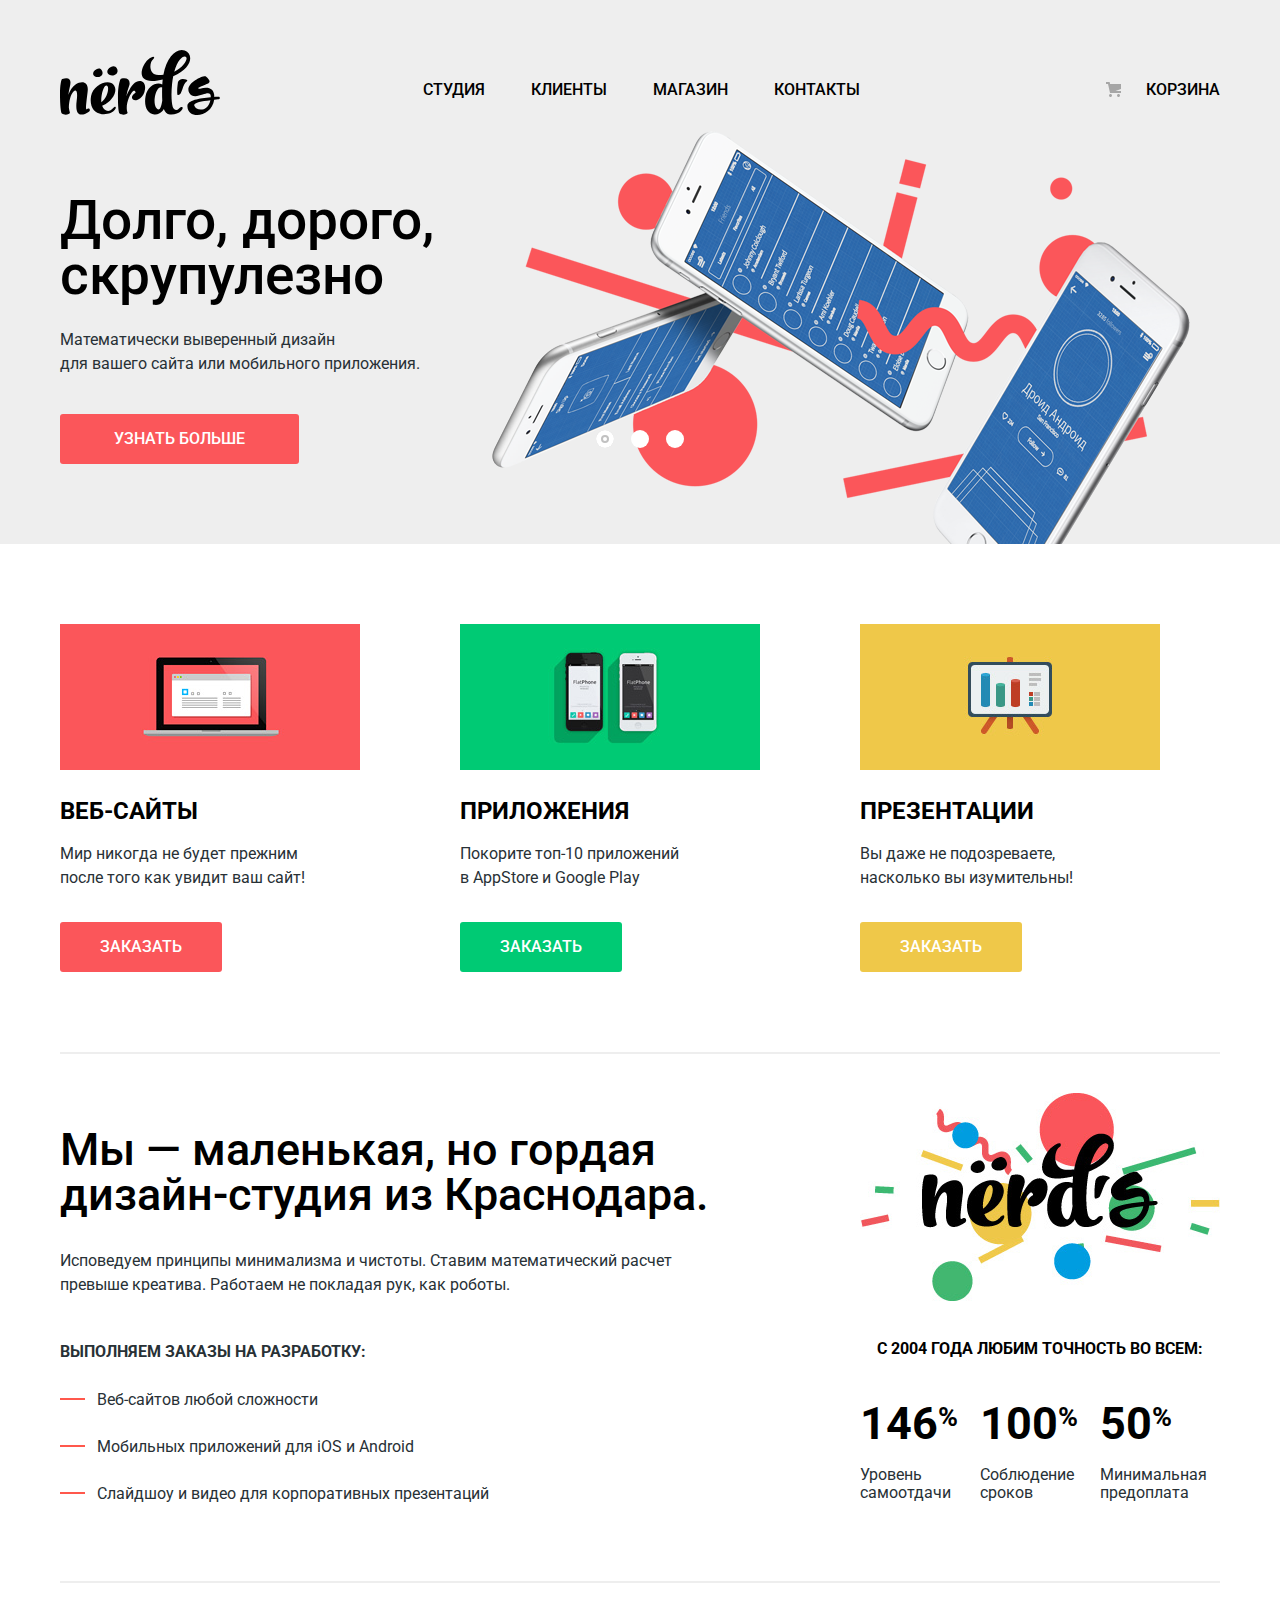
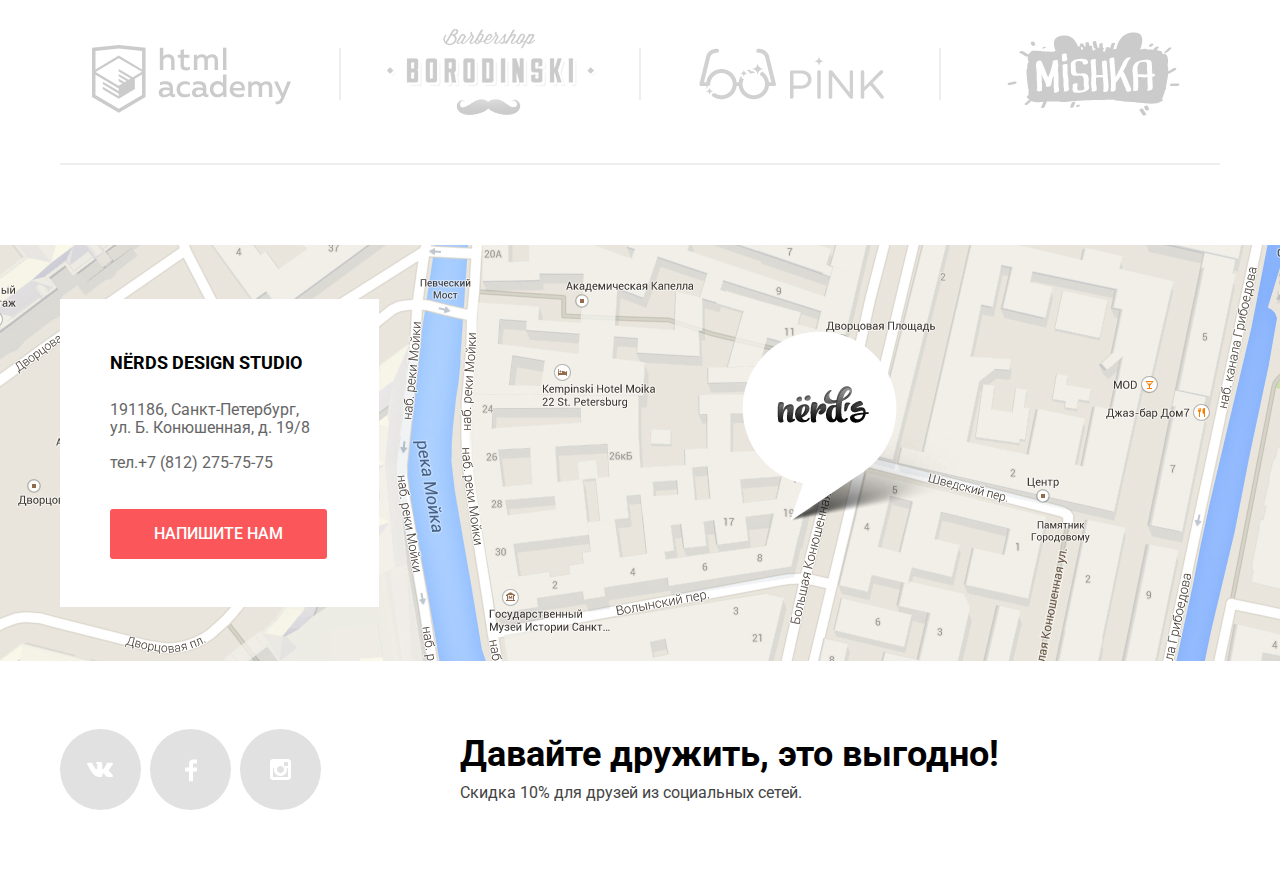
==== commit eda54587: "1 страница готова без формы" ====
--- a/index.html
+++ b/index.html
@@ -17,73 +17,70 @@
 
 <body class="page-body">
 
-  <header class="main-header">
-
-      <nav class="main-nav container">
-
-        <a class="main-logo" href="index.html">
-          <img src="img/logo/logo-nerds.svg" width="160" height="65" alt="Логотип дизайн-студии «Нёрдс»">
-        </a>
-
-        <ul class="site-nav-list">
-          <li>
-            <a href="blank.html">Студия</a>
-          </li>
-          <li>
-            <a href="blank.html">Клиенты</a>
-          </li>
-          <li>
-            <a href="catalog.html">Магазин</a>
-          </li>
-          <li>
-            <a href="blank.html">Контакты</a>
-          </li>
-        </ul>
-
-        <div class="user-nav">
-          <a class="nav-basket" href="blank.html">Корзина</a>
+  <header class="main-header bar">
+
+    <nav class="main-nav container">
+
+      <a class="main-logo" href="index.html">
+        <img src="img/logo/logo-nerds.svg" width="160" height="65" alt="Логотип дизайн-студии «Нёрдс»">
+      </a>
+
+      <ul class="site-nav-list">
+        <li>
+          <a href="blank.html">Студия</a>
+        </li>
+        <li>
+          <a href="blank.html">Клиенты</a>
+        </li>
+        <li>
+          <a href="catalog.html">Магазин</a>
+        </li>
+        <li>
+          <a href="blank.html">Контакты</a>
+        </li>
+      </ul>
+
+      <div class="user-nav">
+        <a class="nav-basket" href="blank.html">Корзина</a>
+      </div>
+    </nav>
+
+  </header>
+
+  <main>
+
+    <h1 class="visually-hidden">Студия «Нёрдс»</h1>
+
+    <section class="bar">
+
+      <div class="slider container">
+
+        <h2 class="visually-hidden">Наши преимущества</h2>
+
+        <div class="slider-control">
+          <button class="control-button-current" type="button" aria-label="1"></button>
+          <button type="button" aria-label="2"></button>
+          <button type="button" aria-label="3"></button>
         </div>
-      </nav>
-
-  </header>
-
-  <main>
-
-    <h1 class="visually-hidden">Студия «Нёрдс»</h1>
-
-    <section class="slider bar">
-
-      <div class="container">
-
-        <h2 class="visually-hidden">Наши преимущества</h2>
-
-        <div class="slider-control">
-          <button type="button">1</button>
-          <button type="button">2</button>
-          <button type="button">3</button>
-        </div>
 
         <ul class="slide-list">
-          <li class="slide-current">
+          <li class="slide-1 slide-current">
             <h3>Долго, дорого,<br>скрупулезно</h3>
             <p>Математически выверенный дизайн<br>для вашего сайта или мобильного
               приложения.</p>
             <a class="button" href="blank.html">Узнать больше</a>
-            <!-- декоративное изображение -->
-          </li>
-          <li class="slide-none">
-            <h3>Любим математику как никто другой</h3>
-            <p>Никакого креатива, только математические формул для расчета идеальных
+          </li>
+          <li class="slide-2 slide-none">
+            <h3>Любим математику<br>как никто другой</h3>
+            <p>Никакого креатива, только математические формул<br>для расчета идеальных
               пропорций.</p>
             <a class="button" href="blank.html">Узнать больше</a>
-            <!-- декоративное изображение -->
-          </li>
-          <li class="slide-none">
-            <h3>Только ночь, только хардкор</h3>
-            <p>Работать днем, как все? Мы против этого. Ближе к полуночи работа только
+          </li>
+          <li class="slide-3 slide-none">
+            <h3>Только ночь,<br>только хардкор</h3>
+            <p>Работать днем, как все? Мы против этого.<br>Ближе к полуночи работа только
               начинается.</p>
             <a class="button" href="blank.html">Узнать больше</a>
-            <!-- декоративное изображение -->
           </li>
         </ul>
 
@@ -200,9 +197,8 @@
 
       <h2 class="visually-hidden">Контактная информация</h2>
 
-      <img class="map" src="img/map.jpg" width="1440" height="416" alt="На карте города">
-
-      <div class="container">
+      <div class="map-position container">
+        <img class="map" src="img/map.jpg" width="1440" height="416" alt="На карте города">
 
         <img class="map-marker" src="img/map-marker.png" width="231" height="190" alt="местонахождение студии">
 
@@ -212,10 +208,10 @@
           <p>тел.<a class="contacts-tel" href="tel:+78122757575">+7 (812) 275-75-75</a></p>
           <button class="button button-contacts" type="button">Напишите нам</button>
         </address>
-
       </div>
 
     </section>
+
 
     <div class="container">
 
@@ -225,13 +221,18 @@
           <h3 class="visually-hidden">Соцсети</h3>
           <ul class="social-list">
             <li class="social-item">
-              <a href="#">Вконтакте</a>
+              <a class="button social-button" href="#">
+                <img src="img/social-vk.svg" width="81" height="81" alt="Вконтакте">
+              </a>
             </li>
             <li class="social-item">
-              <a href="#">Фейсбук</a>
-            </li>
+              <a class="button social-button" href="#">
+                <img src="img/social-fb.svg" width="81" height="81" alt="Фейсбук">
+              </a>
             <li class="social-item">
-              <a href="#">Инстаграм</a>
+              <a class="button social-button" href="#">
+                <img src="img/social-insta.svg" width="81" height="81" alt="Инстаграм">
+              </a>
             </li>
           </ul>
         </div>
--- a/css/style.css
+++ b/css/style.css
@@ -50,7 +50,7 @@
   --button-soft-hover: #DFDFDF;
   --button-soft-click: #D5D5D5;
 
-  --stitcher-active: #C1C1C1;
+  --switcher-active: #C1C1C1;
 
   --pagin-stroke: #DBDBDB;
 
@@ -107,6 +107,7 @@
 }
 
 .page-body {
+  min-width: 1200px;
   margin: 0;
   padding: 0;
 
@@ -123,39 +124,25 @@
 }
 
 .bar {
-  /* min-width: 1200px; */
-  /* это указано в body, тут излишне? */
   background-color: var(--basic-grey);
 }
 
+.main-header {
+  padding-top: 49px;
+}
+
 .container {
-  width: 1160px;
+  width: 1200px;
   margin: 0 auto;
-  /* padding-left: 0;
-  padding-right: 0; */
-}
-
-.main-header {
-  background-color: var(--basic-grey);
-}
-
+  padding-left: 20px;
+  padding-right: 20px;
+}
 
 .main-nav {
-  box-sizing: border-box;
-  display: grid;
-  grid-template-columns: max-content 1fr max-content;
-  padding: 49px 0 39px 0;
-  /* height: 114px; */
-
-  /* <!-- для унификации высоты меню, сделать паддинг блока меню внизу (сейчас в стилях 0),
-  а у следующих блоков - отрицательный, если он ляжет поверх. --> */
-
-  /* выровнять потомков по вертикали - позиционирование*/
-
-  /* 39*2=78 отступ в каталоге от меню (не учитвая палку правда пока) до заголовка, делим на 2, 
-  унифицируем - чтоб в бланке был фон ниже меню.
-  возможно, картинка дает инт-ж, см. далее такая ситуация. 
-  надо вычесть из оступа разницу между инт-м и кеглем текста (24-16=8), от которого идет оступ (тут body)*/
+  /* display: grid;
+  grid-template-columns: max-content 1fr max-content; */
+  display: flex;
+  justify-content: space-between;
 
   /* outline: 5px solid rgba(76, 0, 255, 0.7);
   outline-offset: -5px; */
@@ -163,8 +150,9 @@
 
 .main-nav .main-logo {
   line-height: 10px;
-  outline: 5px solid rgba(255, 17, 0, 0.7);
-  outline-offset: -5px;
+
+  /* outline: 5px solid rgba(255, 17, 0, 0.7);
+  outline-offset: -5px; */
 }
 
 .main-logo:hover {
@@ -176,6 +164,7 @@
 }
 
 .main-nav a {
+  display: block;
   text-decoration: none;
   font-size: 16px;
   line-height: 30px;
@@ -206,40 +195,69 @@
 
 .site-nav-list {
   list-style: none;
-  padding: 20px 286px 0 202px;
-  margin: 0;
+  width: 437px;
+  margin: 0 44px 0 0;
+  padding: 26px 0 0 0;
 
   display: flex;
+  flex-wrap: wrap;
   justify-content: space-between;
-  align-items: center;
-
 
   /* display: grid;
   grid-template-columns: repeat(4, auto);
-  padding: 0 286px 0 202px;
-  margin: 0; */
-
-  outline: 5px solid rgba(9, 255, 0, 0.7);
-  outline-offset: -5px;
-}
-
-/* в ПП кривовато из-за выключки влево по колонке, сделаю после на флексах, чтоб разогнать по ширине блока */
+  justify-content: space-between;
+    padding: 26px 246px 0 202px;
+ */
+
+
+  /* outline: 5px solid rgba(9, 255, 0, 0.7);
+  outline-offset: -5px; */
+}
 
 .site-nav-list li {
+  /* outline: 5px solid rgba(0, 195, 255, 0.7);
+  outline-offset: -5px; */
+
   padding: 0;
   margin: 0;
 }
 
 .user-nav {
-  outline: 5px solid rgba(0, 195, 255, 0.7);
-  outline-offset: -5px;
-  display: flex;
-  align-items: center;
-
-  padding-top: 20px;
-}
-
-/*.nav-basket навесить иконку  */
+  maх-width: 115px;
+  position: relative;
+
+  /* узнать при переполнении чтоб не сломалось, что делать */
+
+  /* outline: 5px solid rgba(0, 195, 255, 0.7);
+  outline-offset: -5px; */
+
+  padding-top: 26px;
+  padding-left: 40px;
+}
+
+.nav-basket::before {
+
+  /* outline: 5px solid rgba(0, 195, 255, 0.7);
+  outline-offset: -5px; */
+
+  content: "";
+  position: absolute;
+  top: 33px;
+  left: 0;
+  width: 15px;
+  height: 15px;
+  background-image: url("..//img/basket-icon.svg");
+  background-repeat: no-repeat;
+  background-position: 0 0;
+}
+
+.nav-basket:hover::before,
+.nav-basket:active::before {
+  opacity: 1;
+}
+
+/* иконка по ховеру становится прозрачность как и вся ссылка. 
+а по стайлгайду не должна. так не получается - специфичность мешает что ли??*/
 
 .visually-hidden {
   position: absolute;
@@ -250,58 +268,54 @@
 }
 
 .slider {
-  box-sizing: border-box;
-  padding: 39px 0 78px 0;
-  /* height: 431px; */
-
-  /* outline: 5px solid rgba(255, 0, 64, 0.7);
-  outline-offset: -5px; */
-}
-
-/* можно сделать сетку из 6fr c  перекрытием центральных колонок (в учебнике подобное есть). или без гридов вообще тут лучше? */
-/* верхний отступ 78-39=39 - см. выше */
+  padding-top: 78px;
+  padding-bottom: 80px;
+  position: relative;
+
+
+  /* outline: 5px solid rgba(255, 0, 64, 0.7); */
+  outline-offset: -5px;
+}
+
 .slider-control {
-  margin: 0 auto;
-  padding: 0;
-  /*  спозиционировать  по низу блока */
-
-  z-index: 4;
-  /* 
-  outline: 5px solid rgba(212, 0, 255, 0.7);
-  outline-offset: -5px; */
+  position: absolute;
+  left: 50%;
+  margin-left: -44px;
+  bottom: 96px;
+  z-index: 20;
+
+  /* outline: 5px solid rgba(212, 0, 255, 0.7);
+  outline-offset: -5px; */
+
+  width: 88px;
+  display: flex;
+  justify-content: space-between;
 }
 
 .slider-control button {
-  margin: 0;
-  padding: 0;
-}
-
-/* позиционирование и визуал будут в след. дом.заданиях, пока так */
-/* мб тут будет другой способ, проще (флексы?)*/
-
-/* .slider-control button
- убрать визуал кнопки, навесить кружки
-     width: 18px;
-     height: 18px;
-     background: --basic-light; 
-     состояние покоя
-}
-.slider-control button:active {
-     width: 8px;
-     height: 8px;
-     border: 2px solid var(--switcher-active);
-} добавляется сверху по клику 
-*/
+  /* padding: 0; */
+  width: 18px;
+  height: 18px;
+  background: var(--basic-light);
+  border: 0;
+  border-radius: 50%;
+  cursor: pointer;
+  position: relative;
+}
+
+.slider-control .control-button-current,
+.slider-control:hover button,
+.slider-control:active button {
+  box-shadow: inset 0 0 0 5px var(--basic-light), inset 0 0 0 7px var(--switcher-active);
+}
 
 .slide-list {
   list-style: none;
-  padding: 0;
-  margin: 0;
+  margin: 0;
+  padding: 0;
 
   /* outline: 5px solid rgba(0, 255, 0, 0.7);
   outline-offset: -5px; */
-
-  /* z-index: 1; */
 }
 
 .slide-list h3 {
@@ -310,11 +324,18 @@
   line-height: 55px;
   color: var(--basic-dark);
   margin: 0 0 25px 0;
+  padding-right: 645px;
+
 }
 
 .slide-list p {
-  margin: 0 0 38px 0;
-}
+  margin-bottom: 38px;
+  padding-right: 745px;
+}
+
+/* тут попытка уницировать для контент-менеджеров, кмк, тщетна.
+текст ложится на картинку. если тольуо допустить это в перспективе. 
+или строго по колонкам поделить - текст-картинка */
 
 .slide-none {
   display: none;
@@ -324,7 +345,35 @@
   display: block;
 }
 
+.slide-1::after,
+.slide-2::after,
+.slide-3::after {
+  position: absolute;
+  content: "";
+  width: 760px;
+  height: 431px;
+  right: 22px;
+  bottom: 0;
+
+  /* outline: 5px solid rgba(0, 195, 255, 0.7);
+  outline-offset: -5px; */
+
+  background-image: url("..//img/advantage-slide1.png");
+  background-repeat: no-repeat;
+  background-position: 0 0;
+}
+
+.slide-2::after {
+  background-image: url("..//img/advantage-slide2.png");
+}
+
+.slide-3::after {
+  background-image: url("..//img/advantage-slide3.png");
+}
+
 .button {
+  display: inline-block;
+
   text-decoration: none;
   font-weight: 500;
   font-size: 16px;
@@ -336,12 +385,12 @@
   background-color: var(--accent);
   border: none;
   border-radius: 3px;
-}
-
-/* кнопку позже сделать, возможно так, почитать:
-    display: block; или inline-block.
-  и отступы, чтобы добиться width: 240px; height: 50px; 
-  проблема с доп. навешиванием прозрачности не решается*/
+
+  padding-top: 16px;
+  padding-bottom: 16px;
+  padding-left: 54px;
+  padding-right: 54px;
+}
 
 .button:hover {
   background-color: var(--accent-hover);
@@ -354,10 +403,34 @@
 }
 
 .service {
+  position: relative;
   padding-top: 80px;
   padding-bottom: 82px;
-
   /* 80 нижний отступ +2 толщина линии */
+
+  /* border-bottom: 2px solid var(--basic-grey); */
+  /* как забрать по краям?? тогда бы получилось просто
+  как дать паддинги именно линии, а не ее блоку?*/
+
+  /* outline: 5px solid rgba(0, 255, 0, 0.7);
+  outline-offset: -5px; */
+}
+
+.service::after,
+.about::after,
+.partners::after {
+  position: absolute;
+  content: "";
+  width: 1160px;
+  height: 2px;
+  background-color: var(--basic-grey);
+  bottom: 0;
+  /* outline: 5px solid rgba(0, 255, 0, 0.7);
+  outline-offset: -5px; */
+}
+
+.partners::after {
+  bottom: 80px;
 
   /* outline: 5px solid rgba(0, 255, 0, 0.7);
   outline-offset: -5px; */
@@ -394,7 +467,10 @@
   margin-bottom: 32px;
 }
 
-/* не точный отступ получаетися до конпки. но почему? по верхним граница должно совпасть */
+.service-list .button {
+  padding-left: 40px;
+  padding-right: 40px;
+}
 
 .service-app-button {
   background-color: var(--accent-app);
@@ -420,33 +496,28 @@
   background-color: var(--accent-pres-click);
 }
 
-/* отсюда ПП едет по высоте, т,к. еще не сделаны кнопки, их высота не учтена */
-
 .about {
-  /* box-sizing: border-box;
-height: 529px;
-display: flex;
-justify-content: space-around;
-align-items: stretch; */
-
-  display: grid;
+  position: relative;
+  display: flex;
+  justify-content: space-between;
+
+  /* display: grid;
   grid-template-columns: repeat(3, 1fr);
-  grid-gap: 40px;
-  padding-top: 73px;
-  padding-bottom: 75px;
+  grid-gap: 40px; */
+
+  padding-top: 39px;
+  padding-bottom: 77px;
 
   /* outline: 5px solid rgba(4, 0, 255, 0.7);
   outline-offset: -5px; */
-
-}
-
-/* 73 нижний отступ + 2 толщина линии */
-/* обе колонки и about должны быть выровнены по низу колоки progress. флексы? */
+}
+
 
 .about-us {
-  grid-column: 1 / 3;
-
-  display: flex;
+  /* grid-column: 1 / 3; */
+
+  width: 660px;
+
   /* outline: 5px solid rgba(255, 230, 0, 0.7);
   outline-offset: -5px; */
 
@@ -457,64 +528,61 @@
   font-size: 45px;
   line-height: 45px;
   color: var(--basic-dark);
-  margin: 0 0 32px 0;
+  margin-top: 34px;
+  margin-bottom: 32px;
 }
 
 .about-us p {
-  margin: 0 0 40px 0;
+  margin-bottom: 40px;
 }
 
 .about-us h4 {
   font-weight: 700;
   line-height: 30px;
   text-transform: uppercase;
-  margin: 0 0 23px 0;
-}
-
-/* ПП уезжает, но отсутпы точные! - почему?? */
+  margin-bottom: 21px;
+  ;
+}
 
 .about-us-list {
   list-style: none;
-  padding: 0;
-  margin: 0;
-}
-
-/* .about-us-list li {
-  margin: 0;
-} */
-
-/* вместо этого выключить блок about-us-list по формату по вертикали */
-
-
-/* .about-us-list { 
-буллитом линию + пробел, учесть расстояния внутри бокса до текста в Фигме
-width: 25px;
-height: 2px;
-цвет линии: var(--accent); 
-}
-*/
+  padding: 0 0 0 37px;
+  margin: 0;
+}
+
+.about-us-list li {
+  position: relative;
+}
+
+.about-us-list li:not(:last-child) {
+  margin-bottom: 23px;
+}
+
+
+.about-us-list li::before {
+  position: absolute;
+  content: "";
+  width: 25px;
+  height: 2px;
+  background-color: rgba(255, 17, 0, 0.7);
+  background-position: 50% 0;
+  background-repeat: no-repeat;
+  left: -37px;
+  top: 10px;
+}
+
 .about-progress {
-  grid-column: 3 / 4;
+  /* grid-column: 3 / 4; */
   text-align: center;
-
-  display: flex;
 }
 
 
 .about-progress img {
-  margin: -34px 0 29px 0;
+  margin-bottom: 29px;
 
   /* outline: 5px solid rgba(4, 0, 255, 0.7);
   outline-offset: -5px; */
 }
-
-/*  лого стоит точно на своей позиции,
-расстояние между ним и h4 точно вымерено.
-почему уехало?? 
-*/
-
-/* возможно, картинка дает инт-ж... ?? надо вычесть из отступа разницу между инт-м и кеглем текста, от которого идет оступ (тут body 24-16=8,37 (реальный отступ после картинки)-8=29), */
-
 
 
 .about-progress h4 {
@@ -533,6 +601,13 @@
   display: grid;
   grid-template-columns: repeat(3, 1fr);
 
+  /* display: flex;
+  width: 360px;
+  justify-content: space-between;
+  flex-wrap: wrap; */
+  /* ширина блоков разная флексами получится дольше ровнять колонки, 
+  гридами проще - там сразу равные три колонки */
+
   /* outline: 5px solid rgba(0, 255, 0, 0.7);
   outline-offset: -5px; */
 }
@@ -540,31 +615,37 @@
 .about-progress-item {
   text-align: left;
   margin: 0;
-}
-
+  padding: 0;
+
+  /* outline: 5px solid rgba(34, 0, 255, 0.7);
+  outline-offset: -5px; */
+
+}
+
+.about-progress-item p {
+  line-height: 18px;
+  padding: 0;
+  margin: 0;
+}
 
 .about-progress-item .about-progress-dig {
   font-weight: 700;
   font-size: 45px;
   line-height: 64px;
   color: var(--basic-dark);
-  margin: 0 0 10px 0;
-}
-
-/* да что за чудеса оять с отспупом до текста?? в чем причина?? */
+  margin-bottom: 10px;
+}
+
+/* без 1-го селетора слетают отстпуы - понять, почему */
 
 .about-progress-dig sup {
-  /* понизить базовую линию!!! из-за своего кегля и инт-жа в макете на отдельный символ %, 
-  она своя, не как у стандартного верхнего индекса. или рассчитать от инт-жа сразу */
-}
-
-.about-progress-item p {
-  line-height: 18px;
-}
-
-/* выровнять низ колонок. см выше */
+  font-size: 0.6em;
+  /* vertical-align: -6px; */
+}
 
 .partners {
+  position: relative;
+
   padding-top: 46px;
   padding-bottom: 126px;
 
@@ -572,36 +653,60 @@
   outline-offset: -5px; */
 }
 
-/* отсуп сверху встанет на место, когда выровняем низ колонок в верхнем блоке */
-/* bottom 44px до линии, 2px линия, 80px до футера. (у футера сверху 0 остутп по всем страницам) */
-
-/* от верхней  линий абсолютно  точные 46 px по макету ) , 
-но в ПП логотип с усами, по которому ровняли, уехал вниз! почему??? ПОМТОУ ЧТО ТОЛЩИНА ЛИНИИ ЕЩЕ2 px
-
-а от усов до карты д.б. 126 px, что в сумме прописано. но уезжает! */
-
 .partners-list {
+
   list-style: none;
-  padding: 0;
+  line-height: 5px;
+  padding: 0;
+  margin: 0;
 
   display: grid;
   grid-template-columns: 281px 300px 300px 281px;
   text-align: center;
-}
-
-/* оставлю пока не (4, 1fr)?  у меня есть мысль с позиционировнаием и палками */
-
-/* центровка блока + разделители - сравнить с макетом*/
-/* 1-й лого padding-left: 32px; text-align: left;
-  последний padding-right: 43; text-align: right; через ::?*/
-/* кстати в макете центровка кривая у 2-3 элементов, да и вообще у всех в блоке */
-/* центровать по вертикали руками, в макете гоняли это растояние (м.б. будут флексы или похзиционирование, тогда.) */
-
+  align-items: center;
+
+  /* outline: 5px solid rgba(0, 255, 0, 0.7);
+  outline-offset: -5px; */
+
+}
 
 .partners-list a {
   text-decoration: none;
 }
 
+.partners-list li {
+  position: relative;
+
+  /* outline: 5px solid rgba(255, 0, 183, 0.7);
+  outline-offset: -5px; */
+}
+
+.partners-list li:first-child {
+  text-align: left;
+  padding-left: 32px;
+  padding-top: 10px;
+}
+
+.partners-list li:last-child {
+  text-align: right;
+  padding-right: 42px;
+}
+
+.partners-list li:not(:last-child)::after {
+  /* border-right: 2px solid var(--basic-grey); */
+  /* можно ли делать отступы у линии? был бы вариант */
+  position: absolute;
+  content: "";
+  width: 2px;
+  height: 52px;
+  background-color: var(--basic-grey);
+  right: 0;
+  top: 50%;
+  margin-top: -26px;
+
+}
+
+
 .partners-list img {
   opacity: 0.2;
 }
@@ -621,37 +726,46 @@
   outline-offset: -5px; */
 }
 
-/* тут по промерам padding: 80px 0 0 0;
-в Каталоге padding: 60px 0 0 0; 
-чтобы унифицировать отступ футера в стилях для всех страниц, 
-задаем в Партнерах снизу больше на 20 и сместим празделитель с верт.центра
- */
-
-/* по линиям опять уезжают отступы почему... */
-
-.location {
-  min-width: 1200px;
-  text-align: center;
-}
-
-/* карта на всю ширину экрана интерактивная:
-  если не загрузится карта, будет фон.
-  если ИА-карта не загрузится, будет фото карты и фон. */
-
-.map {}
-
-.map-marker {}
+/* .location {
+} */
+
+.map-position {
+  position: relative;
+  height: 416px;
+}
+
+/* как они должна себя всети без ИА и с ИА?? */
+/* кмк карта не должна увеличиваться (тогда и элементы тоже), а должен появляться серый фон по краям, 
+и все эемеенты на ней оставаться на своих месатх. */
+
+.map {
+  position: absolute;
+  min-width: 1440px;
+  top: 0;
+  left: 50%;
+  margin-left: -720px;
+}
+
+.map-marker {
+  position: absolute;
+  width: 231px;
+  height: 190px;
+  top: 86px;
+  left: 702px;
+
+  /* outline: 5px solid rgba(255, 0, 64, 0.7);
+  outline-offset: -5px; */
+}
 
 .contacts {
+  position: absolute;
+  top: 54px;
+  left: 20px;
+
   width: 319px;
   height: 308px;
   padding: 49px 39px 47px 50px;
   margin: 0;
-
-  /* какая-то ерунда с размерами по факту получается, хотя измерено правильно...
-  заголовок поэтому центруется по неправильной ширине плашки */
-
-  /* как позиционировать пин на ИА карте, она же масштабируется и двигается - скрипты? */
 
   color: var(--card-text);
   background-color: var(--basic-light);
@@ -659,31 +773,41 @@
   text-align: left;
 }
 
-.contacts-title {
+.contacts p {
+  margin: 0;
+}
+
+.contacts .contacts-title {
   font-weight: 700;
   font-size: 18px;
   line-height: 30px;
-  text-align: center;
+  text-align: left;
   text-transform: uppercase;
   color: var(--basic-dark);
-  margin: 0 0 23px 0;
-}
-
-.contacts-text {
+  margin-bottom: 23px;
+}
+
+.contacts .contacts-text {
   line-height: 18px;
+  margin-bottom: 14px;
+
 }
 
 .contacts-tel {
+  display: inline-block;
   color: inherit;
+  line-height: 18px;
   text-decoration: none;
-  margin: 0 0 37px 0;
+  margin-bottom: 37px;
+}
+
+.button-contacts {
+  padding-left: 44px;
+  padding-right: 44px;
 }
 
 .social {
-  padding: 68px 0 0 0;
-
-  /* нижня граница после вставки иконок будет ниже. 68px! 
-  от низа карты до низа футера д.б 225 px*/
+  padding-top: 75px;
 
   display: grid;
   grid-template-columns: 260px 1fr;
@@ -703,29 +827,43 @@
   grid-column: 2 / -1;
 }
 
+.social-slogan h3 {
+  margin: 0;
+  padding: 0;
+}
+
 .social-list {
   list-style: none;
   padding: 0;
-  margin: 0;
+  margin: -7px 0 0 0;
 
   /* outline: 5px solid rgba(4, 0, 255, 0.7);
   outline-offset: -5px; */
 
-  display: grid;
-  grid-template-columns: auto auto auto;
-}
-
-/* тут наверное флексами расятнуть на ширину блока родителя просто */
+  /* display: grid;
+  grid-template-columns: auto auto auto; */
+
+  display: flex;
+  width: 261px;
+  justify-content: space-between;
+}
 
 .social-item a {
   text-decoration: none;
-  color: var(--social);
-}
-
-/* .social-item a:hover,
-.social-item a:active
-= состояниям акцентной кнопки. иконики=текст + фон*/
-/*  убрать названия и повесить иконки */
+  display: inline-block;
+}
+
+.social-button {
+  width: 81px;
+  height: 81px;
+  border-radius: 50%;
+  padding: 0;
+  background-color: var(--social);
+}
+
+.social-button img:active {
+  opacity: 0.3
+}
 
 .social-slogan h3 {
   font-weight: 700;
@@ -740,10 +878,6 @@
   color: var(--text-footer);
   margin: 0;
 }
-
-/* текст д.отбиваться от карты больше, чем в родительском паддинге (там промер до иконок) - 75px, 
-потом подровнять после вставки иконок*/
-
 
 /* catalog */
 
